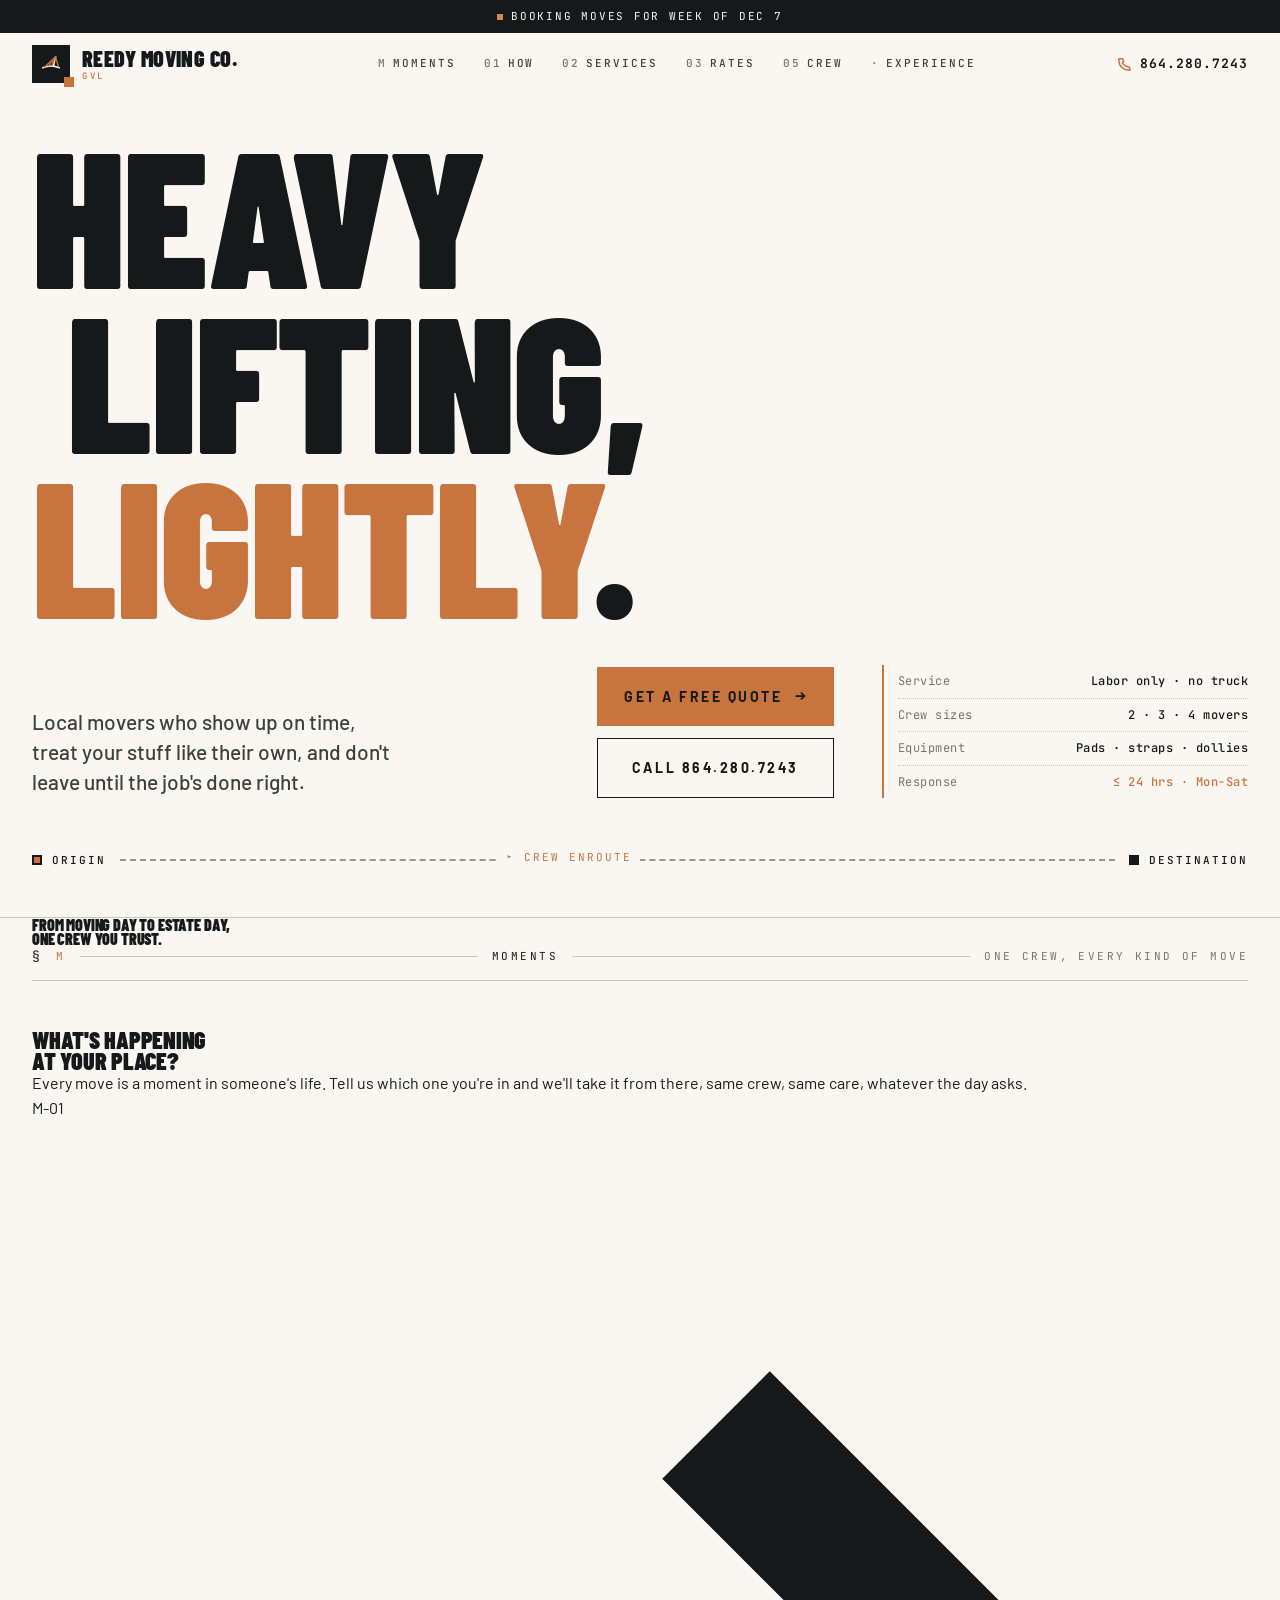
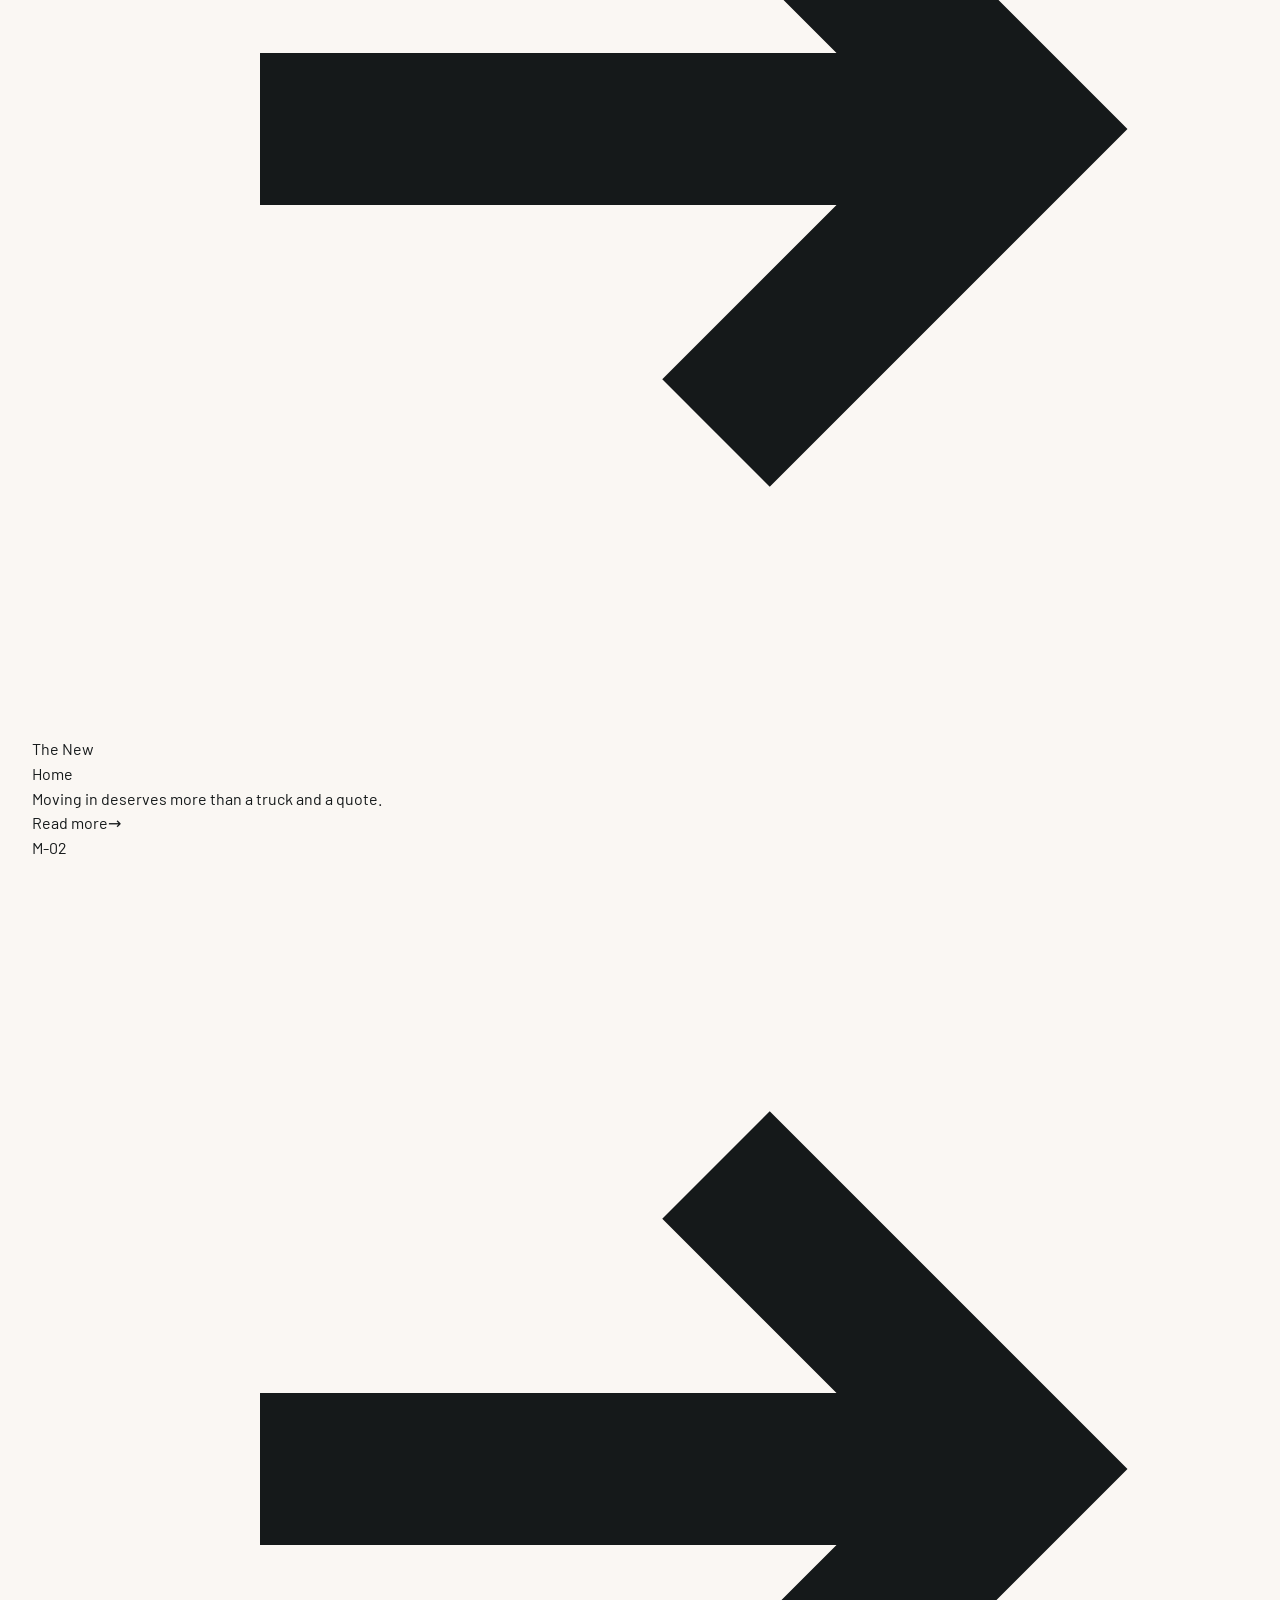
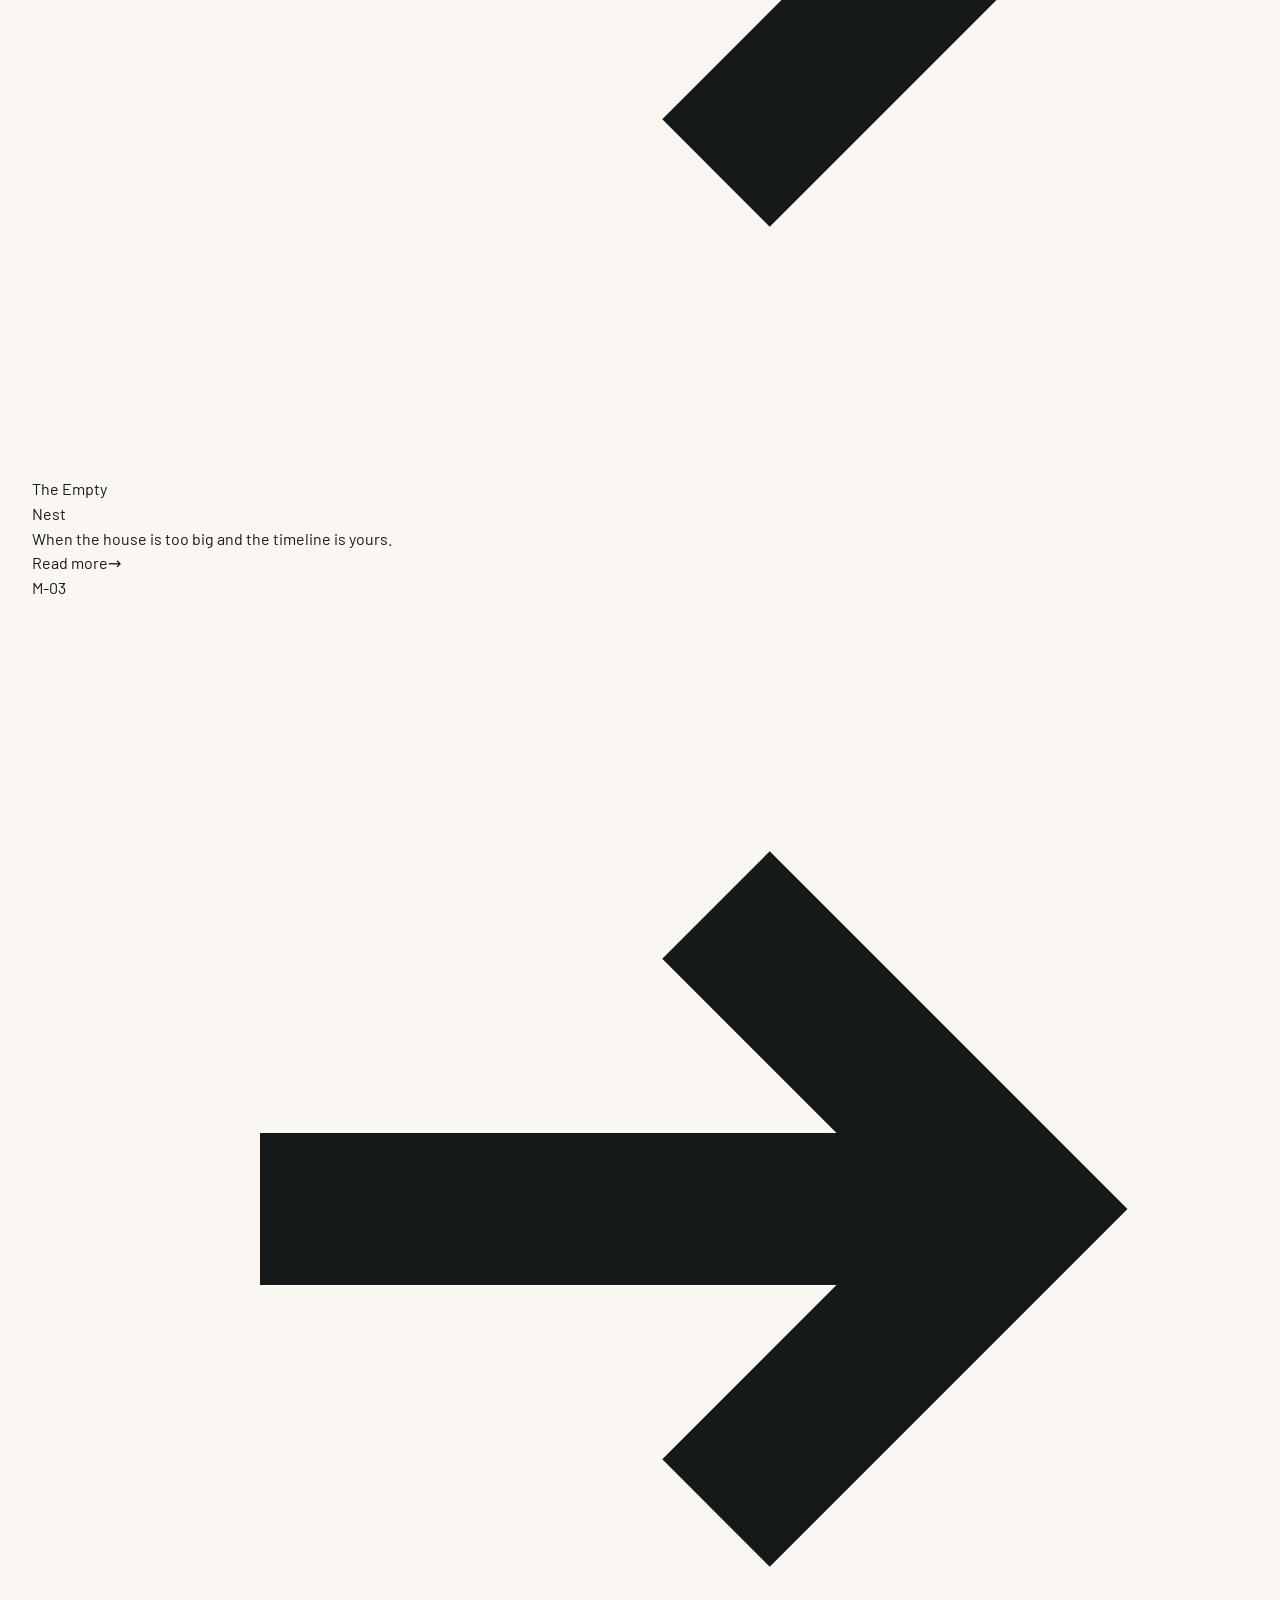
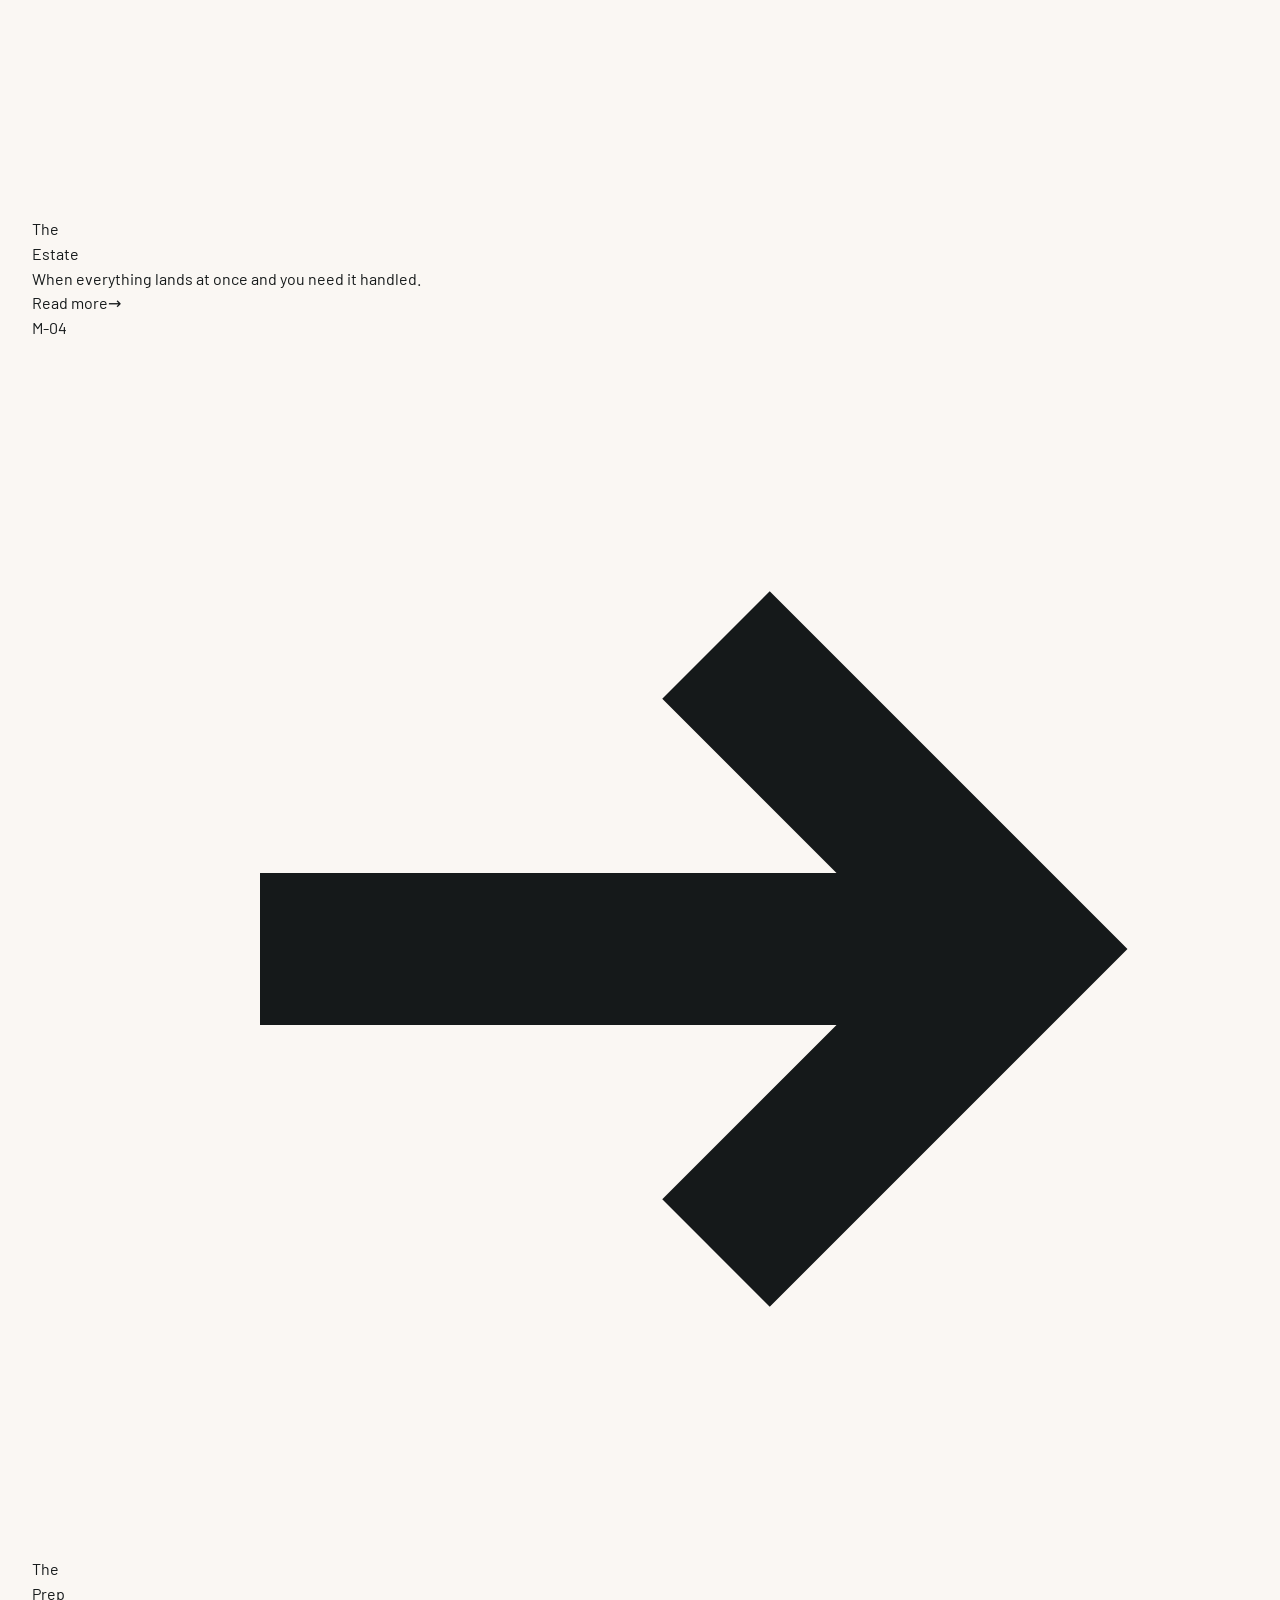
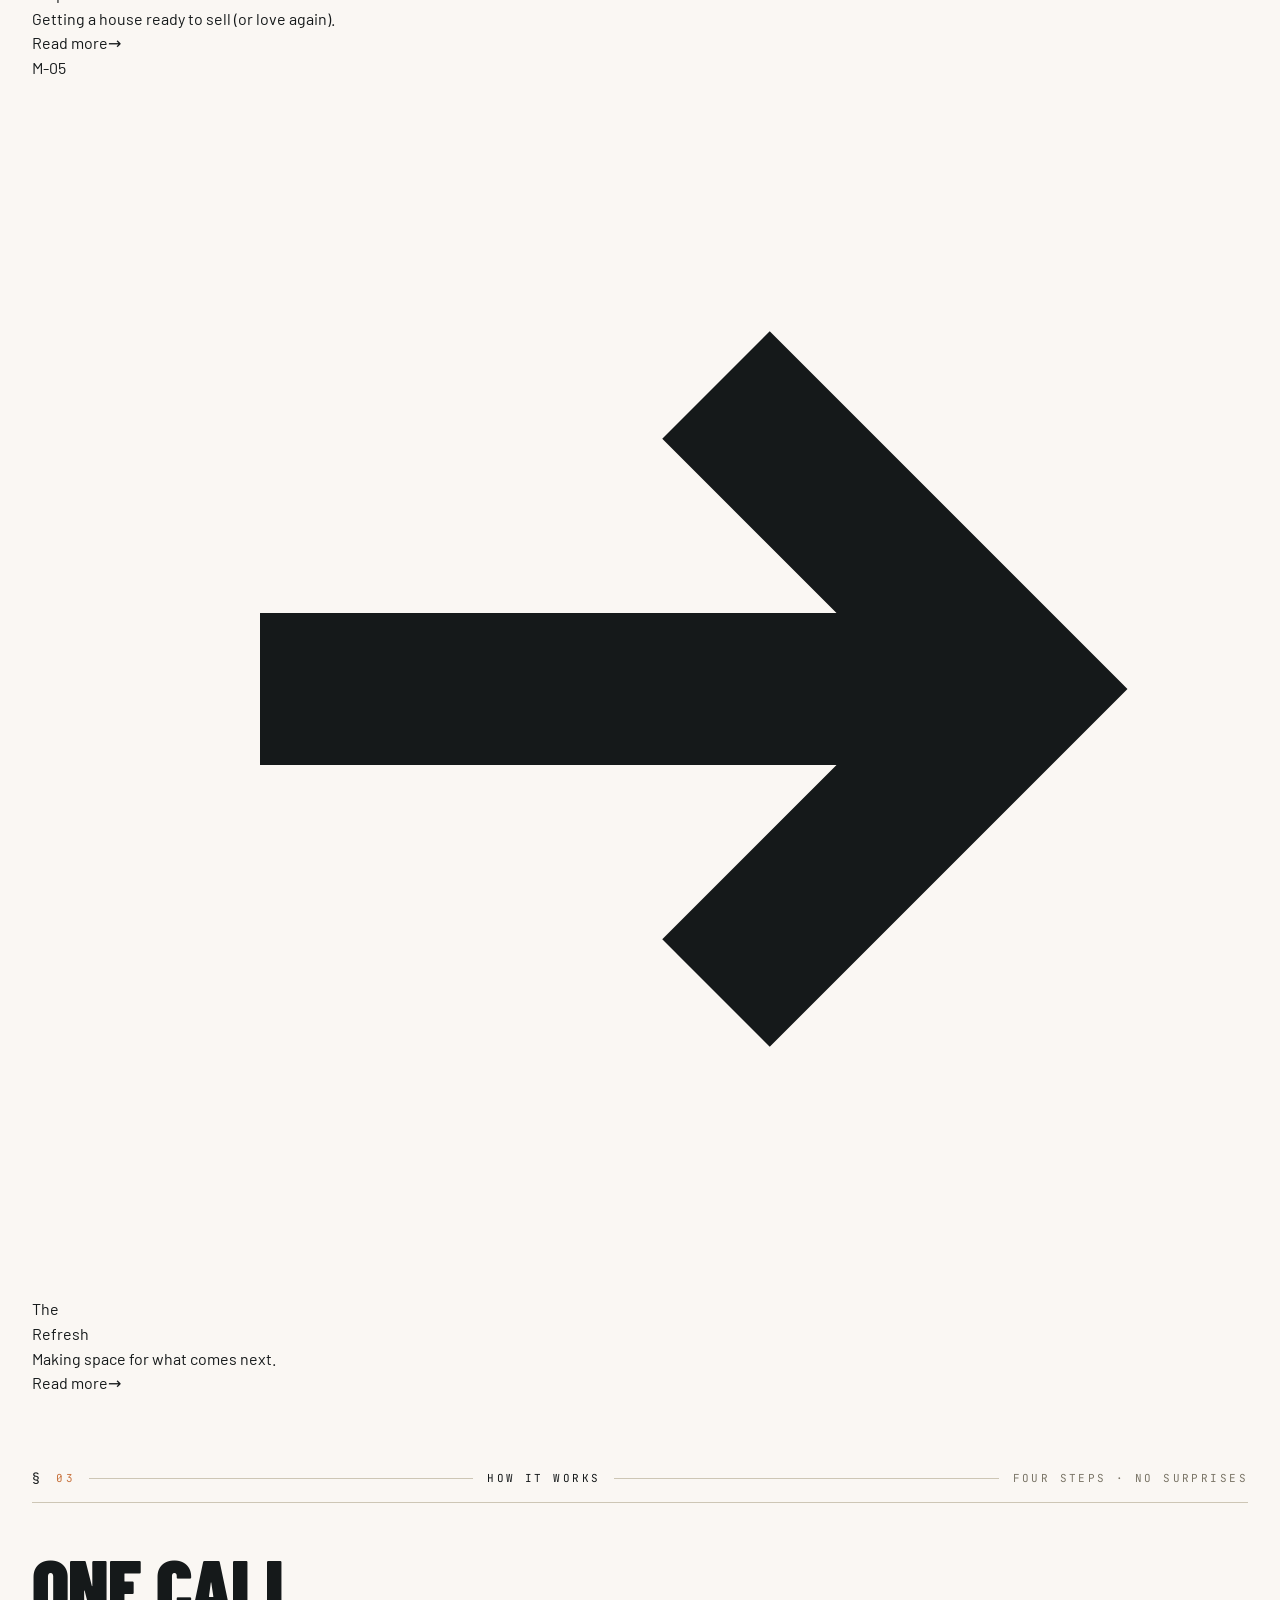
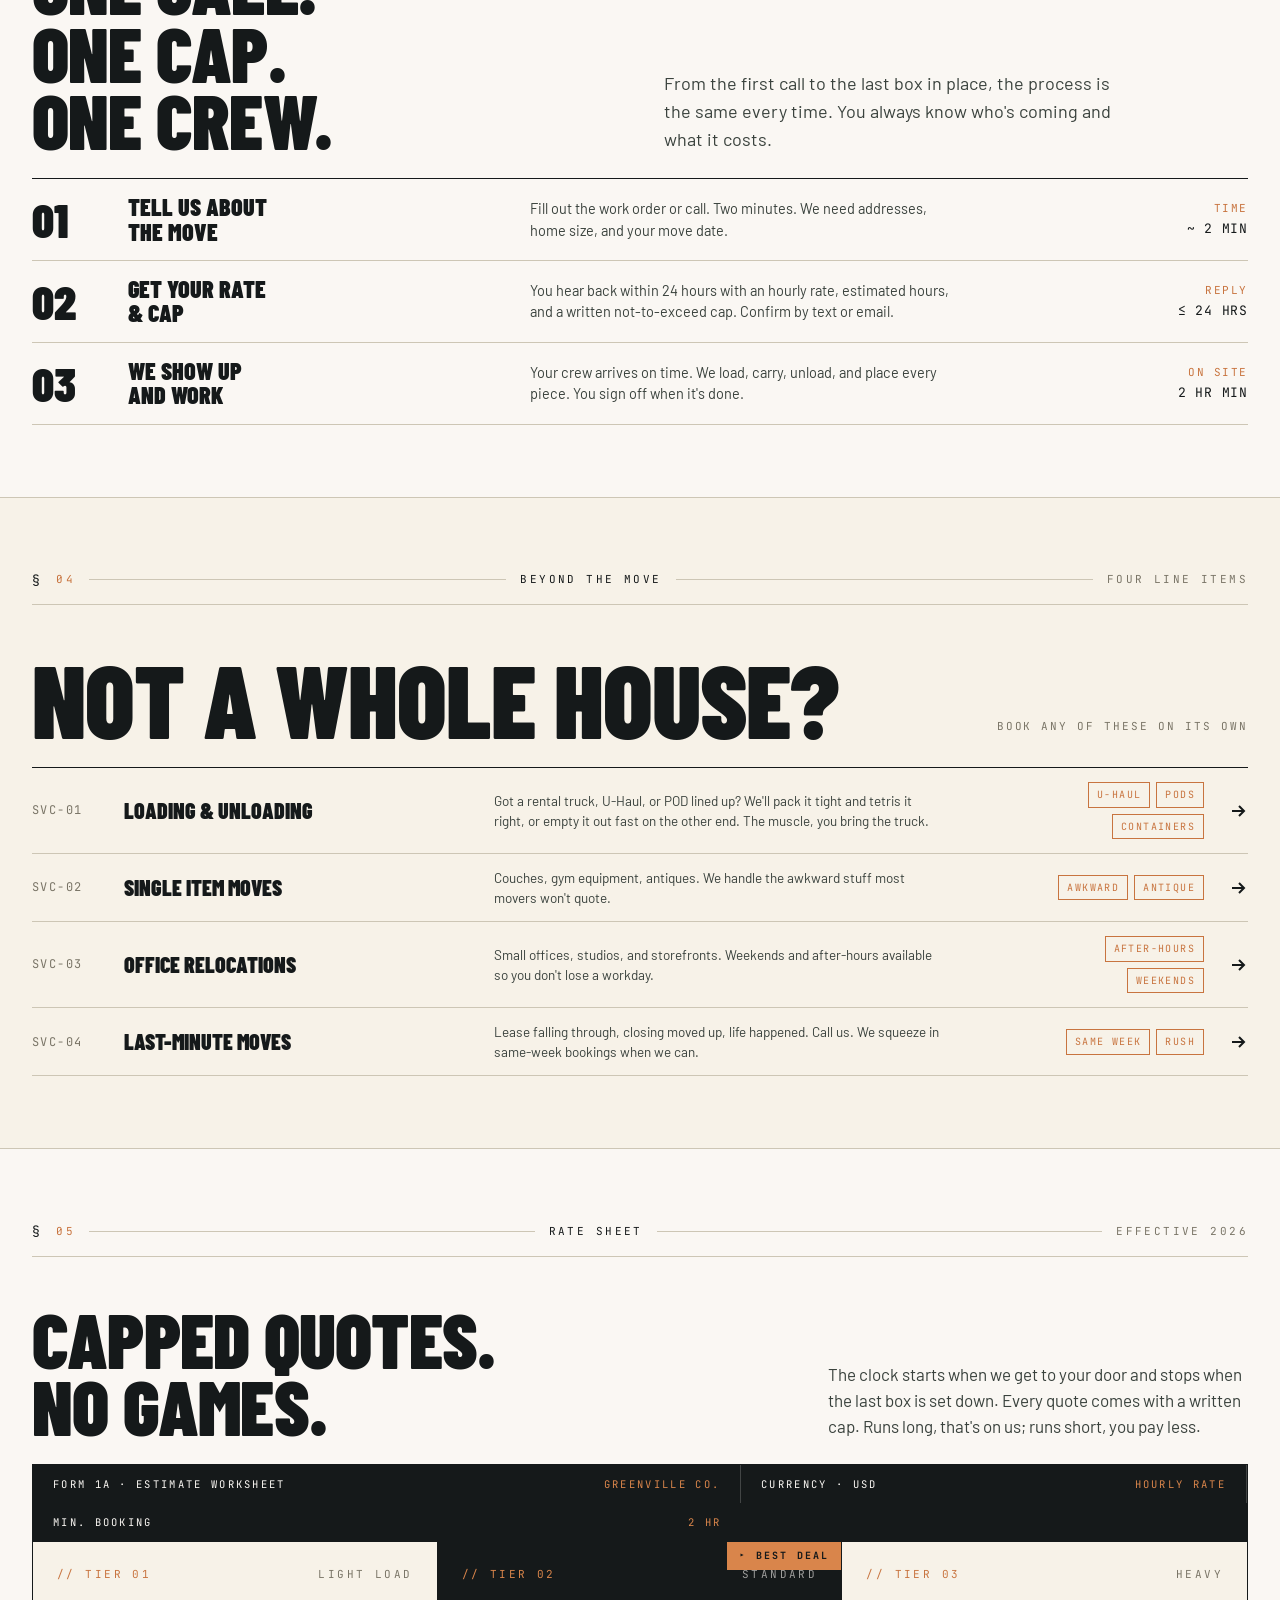
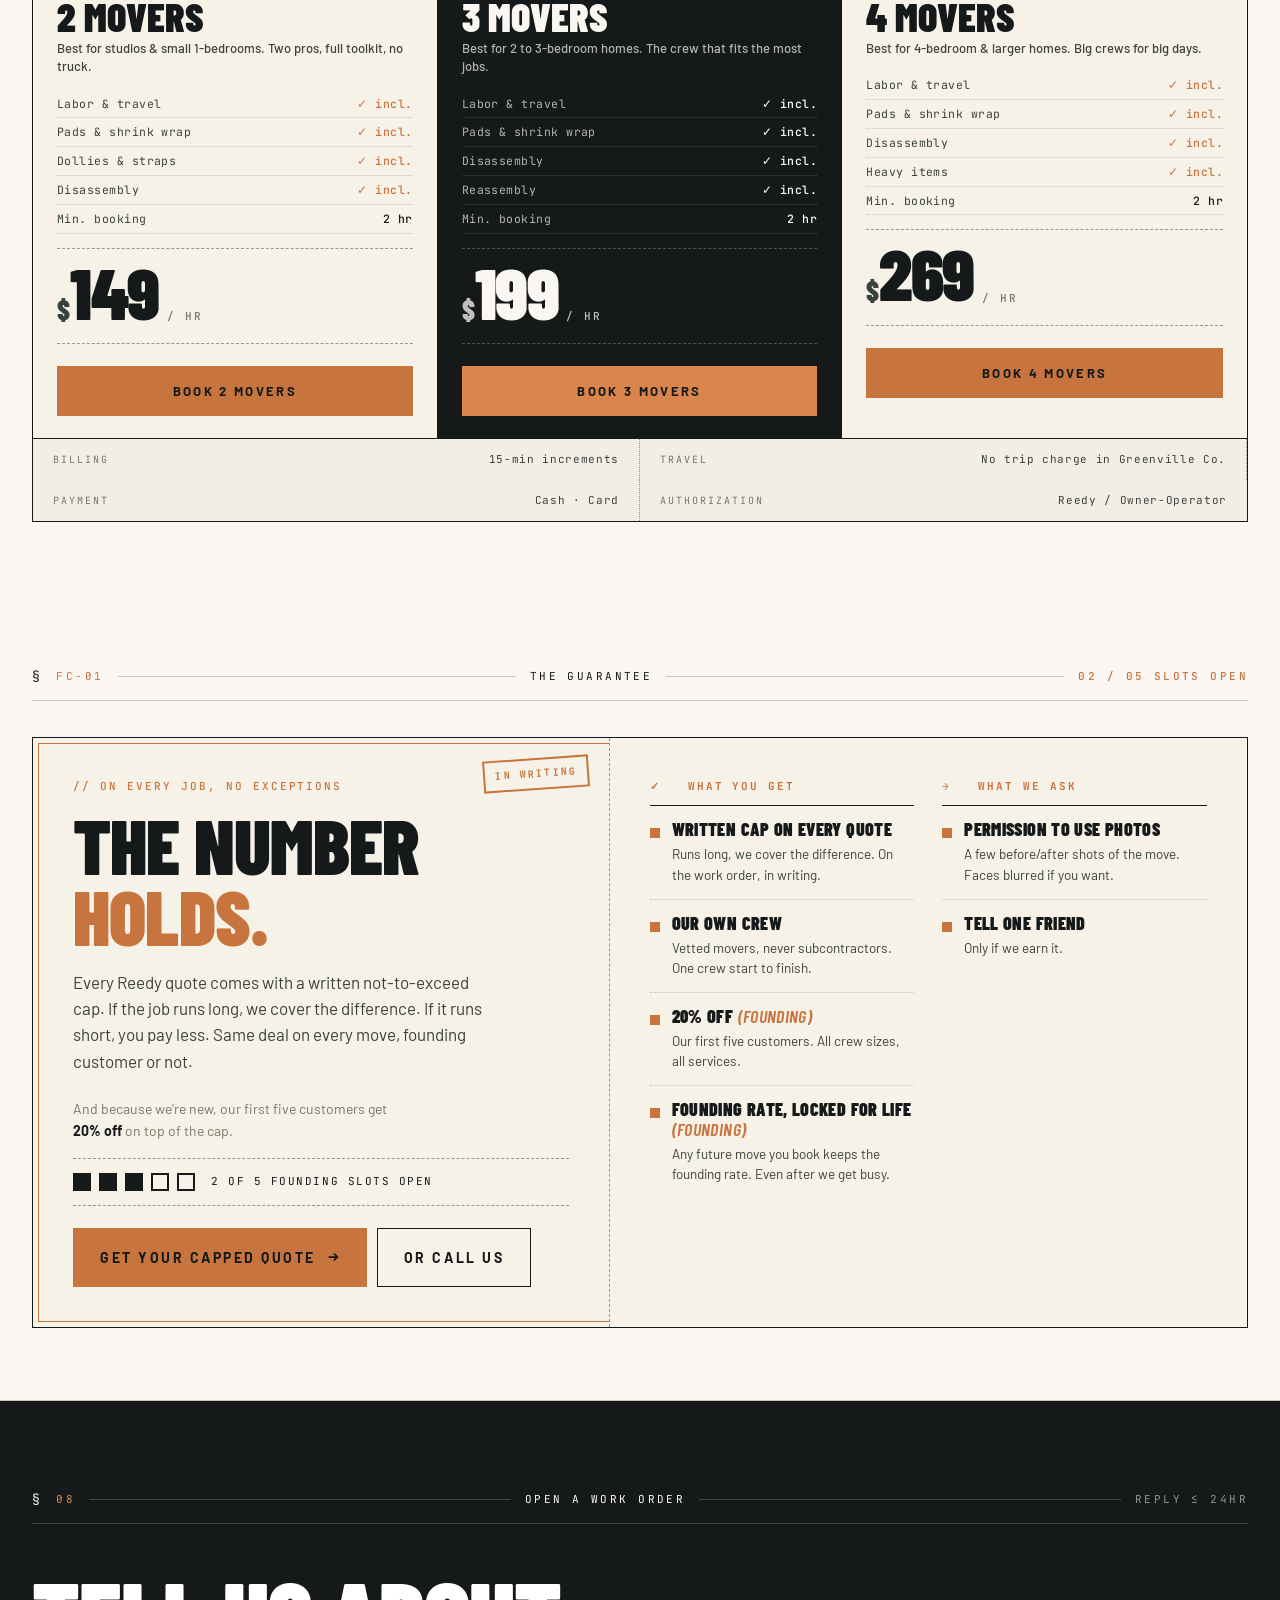
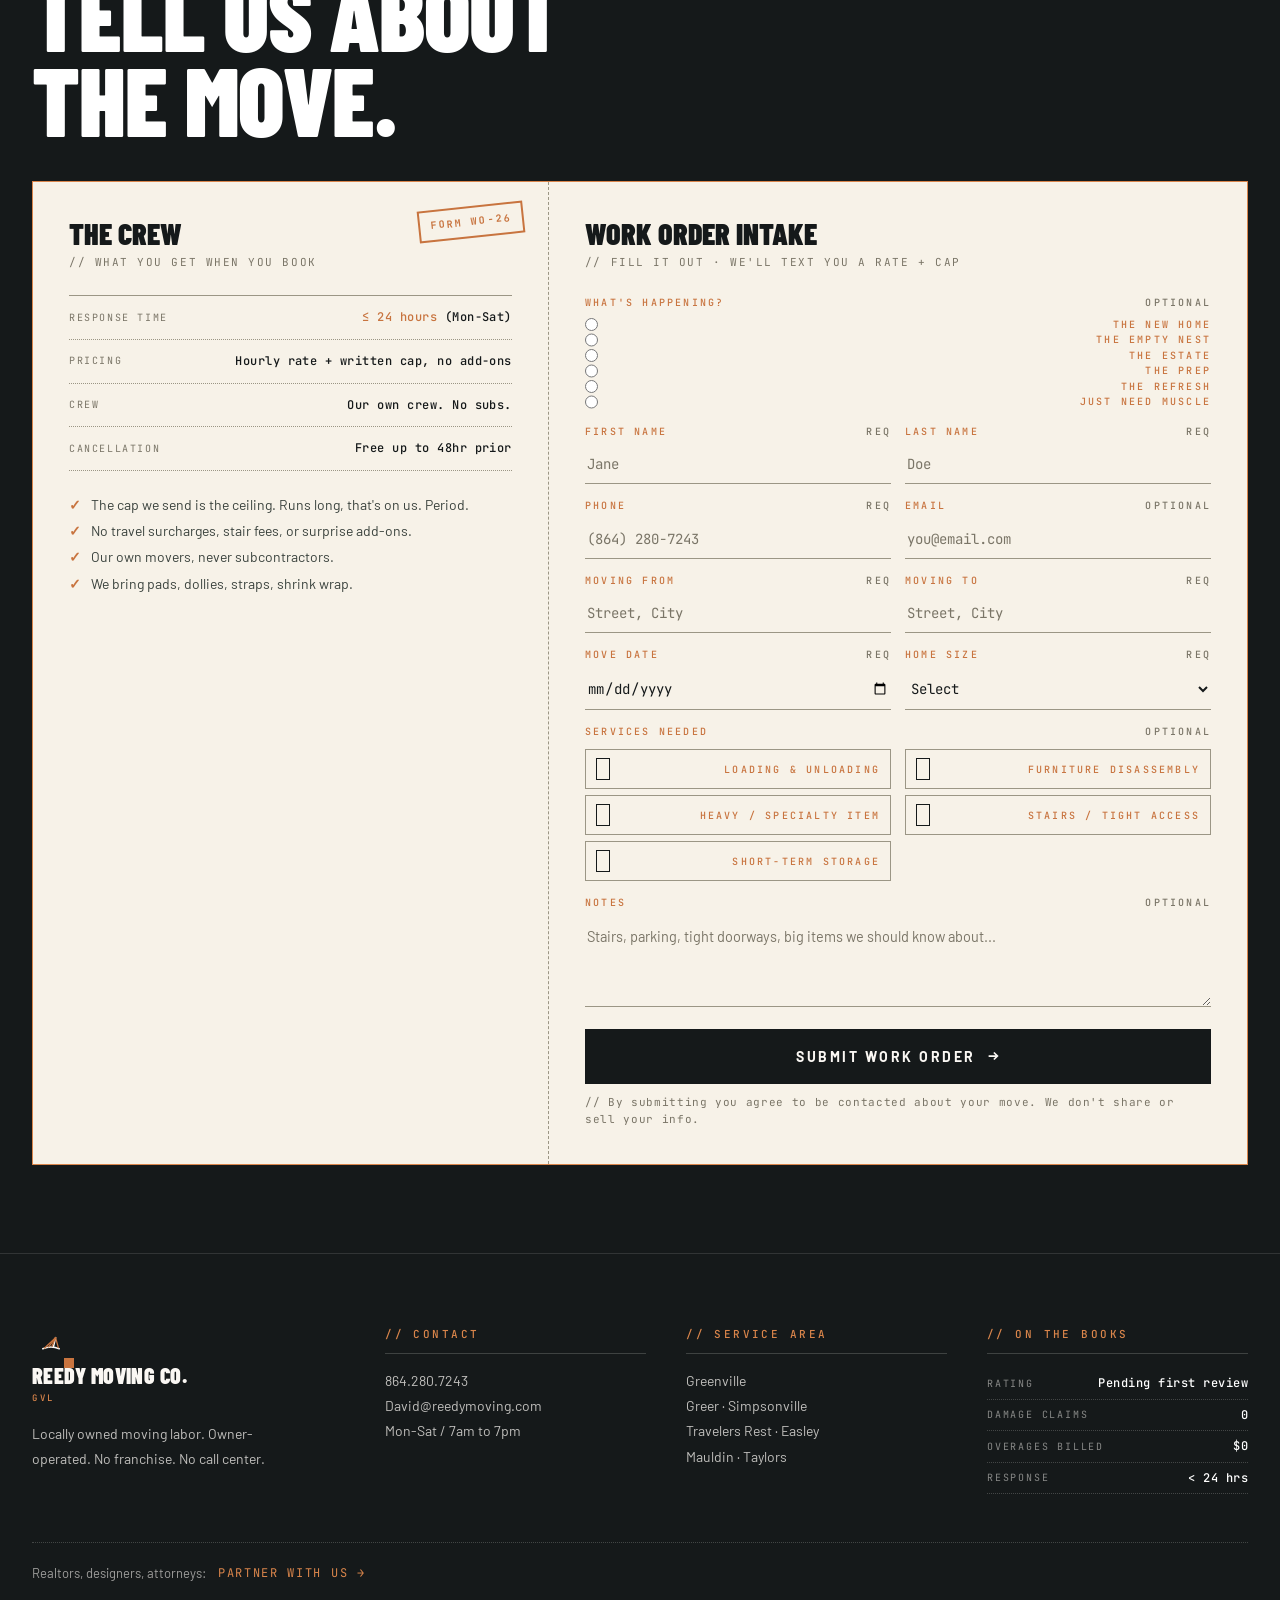
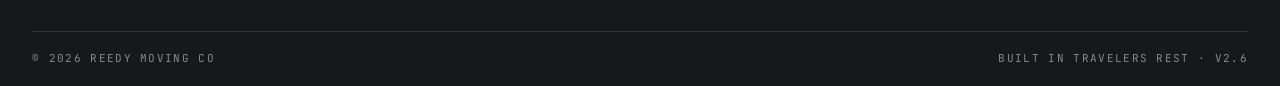
==== index.html @ 11476a6b "Update founding offer to show 2 slots remaining Co-Authored-By: Claude Sonnet 5 <noreply@anthropic.c" ====
<!doctype html>
<html lang="en">
<head>
<meta charset="utf-8" />
<meta name="viewport" content="width=device-width, initial-scale=1" />
<title>Movers in Greenville, SC | Reedy Moving Co.</title>
<meta name="description" content="Local labor-only movers serving Greenville, Greer, Simpsonville &amp; Travelers Rest. Hourly rates with a written not-to-exceed cap, no truck needed: loading, unloading, packing. Free quote within 24 hours.">
<link rel="canonical" href="https://www.reedymoving.com/">
<meta name="robots" content="index, follow, max-image-preview:large, max-snippet:-1, max-video-preview:-1">

<!-- Open Graph (link previews + agent metadata) -->
<meta property="og:type" content="website">
<meta property="og:title" content="Movers in Greenville, SC | Reedy Moving Co.">
<meta property="og:description" content="Local labor-only movers in the Upstate. Hourly rates with a written cap, no surprises. Free quote in 24 hours.">
<meta property="og:url" content="https://www.reedymoving.com">
<meta property="og:image" content="https://www.reedymoving.com/og-image.png">

<!-- Twitter / X card -->
<meta name="twitter:card" content="summary_large_image">
<meta name="twitter:title" content="Movers in Greenville, SC | Reedy Moving Co.">
<meta name="twitter:description" content="Local labor-only movers in the Upstate. Hourly rates with a written cap, no surprises. Free quote in 24 hours.">
<meta name="twitter:image" content="https://www.reedymoving.com/og-image.png">

<script type="application/ld+json">
{
  "@context": "https://schema.org",
  "@type": "MovingCompany",
  "name": "Reedy Moving Co.",
  "url": "https://www.reedymoving.com",
  "image": "https://www.reedymoving.com/og-image.png",
  "telephone": "+1-864-280-7243",
  "email": "David@reedymoving.com",
  "priceRange": "$149–$269/hr",
  "foundingDate": "2026",
  "description": "Owner-operated, labor-only local movers serving the Greenville, SC Upstate. Loading, unloading, packing, and single-item moves at hourly rates with a written not-to-exceed cap.",
  "founder": [
    { "@type": "Person", "name": "Brayden" },
    { "@type": "Person", "name": "David" }
  ],
  "address": {
    "@type": "PostalAddress",
    "addressLocality": "Travelers Rest",
    "addressRegion": "SC",
    "addressCountry": "US"
  },
  "areaServed": [
    { "@type": "City", "name": "Greenville" },
    { "@type": "City", "name": "Greer" },
    { "@type": "City", "name": "Simpsonville" },
    { "@type": "City", "name": "Travelers Rest" },
    { "@type": "City", "name": "Easley" },
    { "@type": "City", "name": "Mauldin" },
    { "@type": "City", "name": "Taylors" }
  ],
  "openingHoursSpecification": {
    "@type": "OpeningHoursSpecification",
    "dayOfWeek": ["Monday","Tuesday","Wednesday","Thursday","Friday","Saturday"],
    "opens": "07:00",
    "closes": "19:00"
  },
  "hasOfferCatalog": {
    "@type": "OfferCatalog",
    "name": "Crew Tiers",
    "itemListElement": [
      {
        "@type": "Offer",
        "name": "2 Movers, Light Load",
        "description": "Best for studios & small 1-bedrooms. Labor only, no truck.",
        "priceCurrency": "USD",
        "price": "149",
        "priceSpecification": {
          "@type": "UnitPriceSpecification",
          "price": "149",
          "priceCurrency": "USD",
          "unitText": "per hour"
        }
      },
      {
        "@type": "Offer",
        "name": "3 Movers, Standard",
        "description": "Best for 2–3 bedroom homes. Most booked.",
        "priceCurrency": "USD",
        "price": "199",
        "priceSpecification": {
          "@type": "UnitPriceSpecification",
          "price": "199",
          "priceCurrency": "USD",
          "unitText": "per hour"
        }
      },
      {
        "@type": "Offer",
        "name": "4 Movers, Heavy",
        "description": "Best for 4-bedroom & larger homes, piano/heavy items.",
        "priceCurrency": "USD",
        "price": "269",
        "priceSpecification": {
          "@type": "UnitPriceSpecification",
          "price": "269",
          "priceCurrency": "USD",
          "unitText": "per hour"
        }
      }
    ]
  }
}
</script>
<link rel="icon" type="image/svg+xml" href="favicon.svg">
<link rel="icon" type="image/png" sizes="32x32" href="favicon-32.png">
<link rel="apple-touch-icon" href="apple-touch-icon.png">
<meta name="theme-color" content="#15191a">
<link rel="preconnect" href="https://fonts.googleapis.com">
<link rel="preconnect" href="https://fonts.gstatic.com" crossorigin>
<link href="https://fonts.googleapis.com/css2?family=Barlow+Condensed:wght@600;700;800;900&family=Barlow:ital,wght@0,400;0,500;0,600;0,700;1,400;1,500&family=JetBrains+Mono:wght@400;500;700&display=swap" rel="stylesheet">
<link rel="stylesheet" href="/moments.css">
<style>
  :root{
    --cream:#faf7f3;
    --cream-2:#f3eee5;
    --warm-gray:#e8e2d4;
    --paper:#f7f2e8;
    --ink:#15191600;
    --ink:#15191a;
    --ink-soft:#3a423d;
    --muted:#7a7567;
    --green:#c8743f;
    --green-hover:#d9854b;
    --green-deep:#9e542a;
    --line:#cdc6b5;
    --line-dark:#9b9685;
    --field:#ece4d5;
    --rust:#c8743f;
    --rust-hover:#d9854b;
    --rust-deep:#9e542a;
  }
  *{box-sizing:border-box;margin:0;padding:0}
  html,body{background:var(--cream);color:var(--ink);font-family:'Barlow',system-ui,sans-serif;font-weight:400;line-height:1.55;-webkit-font-smoothing:antialiased;text-rendering:optimizeLegibility}
  a{color:inherit;text-decoration:none}
  button{font-family:inherit;cursor:pointer;border:0;background:none;color:inherit}
  input,select,textarea{font-family:inherit;font-size:16px;color:inherit}
  svg{display:block}

  /* ---------- Type utilities ---------- */
  .mono{font-family:'JetBrains Mono',ui-monospace,monospace;font-feature-settings:"tnum" 1, "zero" 1}
  .display{font-family:'Barlow Condensed',sans-serif;font-weight:900;text-transform:uppercase;line-height:.88;letter-spacing:-.01em}
  .h-sec{font-family:'Barlow Condensed',sans-serif;font-weight:900;text-transform:uppercase;line-height:.92}
  .stamp{display:inline-flex;align-items:center;gap:8px;font-family:'JetBrains Mono',ui-monospace,monospace;font-weight:500;font-size:11px;letter-spacing:.18em;text-transform:uppercase;color:var(--green)}
  .stamp::before{content:"";width:6px;height:6px;background:var(--green);border-radius:0}

  /* ---------- Page chrome ---------- */
  .wrap{max-width:1320px;margin:0 auto;padding:0 32px;position:relative}

  /* Top tape strip / fixed nav */
  .topbar{position:fixed;top:0;left:0;right:0;z-index:60;background:var(--ink);color:var(--cream);font-family:'JetBrains Mono',monospace;font-size:11px;letter-spacing:.16em;text-transform:uppercase}
  .topbar-inner{max-width:1320px;margin:0 auto;padding:8px 32px;display:flex;justify-content:center;gap:24px;align-items:center}
  #bookingBanner{white-space:nowrap}
  .topbar .pulse{display:inline-flex;align-items:center;gap:8px}
  .pulse::before{content:"";width:6px;height:6px;background:var(--green-hover);animation:blink 1.8s infinite}
  @keyframes blink{0%,60%{opacity:1}80%,100%{opacity:.25}}

  .nav{position:fixed;top:31px;left:0;right:0;z-index:55;background:rgba(250,247,243,.94);backdrop-filter:saturate(140%) blur(8px);border-bottom:1px solid transparent;transition:border-color .2s}
  .nav.scrolled{border-bottom-color:var(--line)}
  .nav-inner{max-width:1320px;margin:0 auto;padding:14px 32px;display:flex;align-items:center;justify-content:space-between;gap:24px}
  .logo{display:flex;align-items:center;gap:12px}
  .logo-mark{width:38px;height:38px;background:var(--ink);display:grid;place-items:center;position:relative}
  .logo-mark svg{width:22px;height:22px}
  .logo-mark::after{content:"";position:absolute;inset:auto -4px -4px auto;width:10px;height:10px;background:var(--green)}
  .logo-word{font-family:'Barlow Condensed',sans-serif;font-weight:900;font-size:22px;text-transform:uppercase;letter-spacing:.02em;line-height:1}
  .logo-word small{display:block;font-family:'JetBrains Mono',monospace;font-weight:500;font-size:9px;letter-spacing:.28em;color:var(--green);margin-top:3px}

  .nav-links{display:flex;gap:28px;align-items:center}
  .nav-links a{font-family:'JetBrains Mono',monospace;font-weight:500;font-size:11px;letter-spacing:.18em;text-transform:uppercase;color:var(--ink-soft)}
  .nav-links a:hover{color:var(--green)}
  .nav-links a span{color:var(--muted);margin-right:6px}
  .nav-phone{display:inline-flex;align-items:center;gap:8px;font-family:'JetBrains Mono',monospace;font-weight:700;font-size:13px;letter-spacing:.08em;color:var(--ink);white-space:nowrap}
  .nav-phone svg{width:15px;height:15px;flex:0 0 auto;color:var(--green)}
  .nav-phone:hover{color:var(--green)}

  .btn{display:inline-flex;align-items:center;justify-content:center;gap:10px;padding:14px 22px;font-family:'Barlow',sans-serif;font-weight:700;font-size:13px;letter-spacing:.18em;text-transform:uppercase;border:1px solid transparent;transition:background .15s, color .15s, border-color .15s, transform .05s;position:relative}
  .btn:active{transform:translateY(1px)}
  .btn-primary{background:var(--green);color:var(--ink)}
  .btn-primary:hover{background:var(--green-hover)}
  .btn-ink{background:var(--ink);color:var(--cream)}
  .btn-ink:hover{background:var(--green);color:var(--ink)}
  .btn-ghost{background:transparent;color:var(--ink);border-color:var(--ink)}
  .btn-ghost:hover{background:var(--ink);color:var(--cream)}
  .btn-lg{padding:18px 26px;font-size:14px}
  .btn-block{width:100%}
  .btn .arrow{width:14px;height:14px}

  /* Section marker - § 01 / HERO */
  .sect-marker{display:flex;align-items:center;gap:14px;font-family:'JetBrains Mono',monospace;font-size:11px;letter-spacing:.22em;text-transform:uppercase;color:var(--green);padding-bottom:14px;border-bottom:1px solid var(--line);margin-bottom:48px}
  .sect-marker .glyph{font-size:13px;color:var(--ink)}
  .sect-marker .name{color:var(--ink)}
  .sect-marker .spacer{flex:1;height:1px;background:var(--line)}
  .sect-marker .right{color:var(--muted)}

  /* ---------- HERO ---------- */
  .hero{padding-top:130px;padding-bottom:48px;position:relative;overflow:hidden;border-bottom:1px solid var(--line)}
  .hero .wrap{position:relative;z-index:2}
  .hero-top{display:grid;grid-template-columns:1fr 1fr 1fr 1fr;gap:24px;font-family:'JetBrains Mono',monospace;font-size:11px;letter-spacing:.18em;text-transform:uppercase;border-bottom:1px solid var(--line);padding-bottom:14px;margin-bottom:36px}
  .hero-top .cell{display:flex;flex-direction:column;gap:4px}
  .hero-top .k{color:var(--muted)}
  .hero-top .v{color:var(--ink);font-weight:500}
  .hero-headline{position:relative}
  .hero-headline h1{font-size:clamp(76px,15vw,260px);line-height:.86}
  .hero-headline h1 .accent{color:var(--green)}
  .hero-headline h1 .row{display:block;white-space:nowrap}
  .hero-headline h1 .row.shift{margin-left:.18em}
  /* Layered "specs" overlay over the headline */
  .hero-bottom{display:grid;grid-template-columns:1.2fr .55fr .85fr;gap:48px;align-items:end;margin-top:40px}
  .hero-bottom .sub{font-size:21px;line-height:1.45;color:var(--ink-soft);max-width:30ch;font-weight:500}
  .hero-bottom .ctas{display:flex;flex-direction:column;gap:12px}
  .hero-bottom .spec{font-family:'JetBrains Mono',monospace;font-size:12px;line-height:1.7;color:var(--ink-soft);letter-spacing:.04em;border-left:2px solid var(--green);padding-left:14px}
  .hero-bottom .spec .line{display:flex;justify-content:space-between;gap:16px;border-bottom:1px dotted var(--line);padding:6px 0}
  .hero-bottom .spec .line:last-child{border-bottom:0}
  .hero-bottom .spec .k{color:var(--muted)}
  .hero-bottom .spec .v{color:var(--ink);font-weight:500}

  /* Route line graphic */
  .route{display:flex;align-items:center;gap:14px;padding:18px 0 0;margin-top:36px;font-family:'JetBrains Mono',monospace;font-size:11px;letter-spacing:.18em;text-transform:uppercase;color:var(--muted)}
  .route .node{display:flex;align-items:center;gap:10px;color:var(--ink);font-weight:500}
  .route .node::before{content:"";width:10px;height:10px;background:var(--green);border:2px solid var(--ink);box-sizing:border-box}
  .route .node.end::before{background:var(--ink)}
  .route .line{flex:1;height:0;border-top:2px dashed var(--line-dark);position:relative}
  .route .truck{position:absolute;top:-12px;left:38%;background:var(--cream);padding:0 8px;color:var(--green)}
  .route .ticks{flex:1;display:flex;justify-content:space-between;color:var(--muted)}
  .route .ticks span{position:relative}

  /* ---------- STATS (slim) ---------- */
  .stats{background:var(--green);color:#fff;border-top:1px solid var(--green-deep);border-bottom:1px solid var(--green-deep)}
  .stats-foot{font-family:'JetBrains Mono',monospace;font-size:11px;letter-spacing:.14em;color:rgba(255,255,255,.78);padding:10px 28px;border-top:1px dotted rgba(255,255,255,.25);display:flex;flex-wrap:wrap;justify-content:space-between;gap:6px 18px;align-items:center;line-height:1.55}
  .stats-foot:empty{display:none}
  .stats-foot .ast{color:#fff;flex:1 1 auto;min-width:0;white-space:normal}
  .stat .num.you{color:#fff}
  .stat .lab.small{font-size:10.5px;letter-spacing:.16em;max-width:18ch}
  .stat .lab.tight{line-height:1.35}
  .stat.you{background:rgba(0,0,0,.15)}
  .stat .num .sm{font-size:32px;letter-spacing:0;font-family:'JetBrains Mono',monospace;font-weight:700}
  .stat .num .arrow{font-family:'JetBrains Mono',monospace;font-size:22px;font-weight:700;color:rgba(255,255,255,.7);margin-left:8px}

  /* ---------- FOUNDING OFFER (Day One mode) ---------- */
  .founding-offer{display:none;padding:72px 0;background:var(--cream);border-bottom:1px solid var(--line);position:relative}
  body[data-trust="dayone"] .founding-offer{display:block}
  .fo-marker{margin-bottom:36px}
  .fo-marker .right{color:var(--green);font-weight:500}
  .fo-card{display:grid;grid-template-columns:.95fr 1.05fr;gap:0;background:var(--paper);border:1px solid var(--ink);position:relative}
  .fo-card::before{content:"";position:absolute;inset:5px;border:1px solid var(--green);pointer-events:none}
  .fo-left{padding:40px;border-right:1px dashed var(--line-dark);position:relative;z-index:1}
  .fo-stamp{position:absolute;top:20px;right:20px;border:2px solid var(--green);color:var(--green);font-family:'JetBrains Mono',monospace;font-weight:700;font-size:10px;letter-spacing:.22em;text-transform:uppercase;padding:6px 10px;transform:rotate(-4deg);background:var(--paper);z-index:2}
  .fo-eye{font-family:'JetBrains Mono',monospace;font-weight:500;font-size:11px;letter-spacing:.18em;text-transform:uppercase;color:var(--green);margin-bottom:14px}
  .fo-h{font-size:clamp(48px,6vw,84px);line-height:.92;margin-bottom:18px}
  .fo-h .accent{color:var(--green)}
  .fo-blurb{font-size:17px;line-height:1.55;color:var(--ink-soft);max-width:42ch;margin-bottom:24px}
  .fo-counter{display:flex;align-items:center;gap:8px;padding:14px 0;border-top:1px dashed var(--line-dark);border-bottom:1px dashed var(--line-dark);margin-bottom:22px;flex-wrap:wrap}
  .fo-dot{width:18px;height:18px;border:2px solid var(--ink);box-sizing:border-box;flex:0 0 auto}
  .fo-dot.open{background:var(--paper)}
  .fo-dot.filled{background:var(--ink)}
  .fo-counter-lab{font-family:'JetBrains Mono',monospace;font-size:11px;letter-spacing:.14em;text-transform:uppercase;color:var(--ink);margin-left:8px}
  .fo-cta{display:flex;flex-wrap:wrap;gap:10px}
  .fo-right{padding:40px;background:var(--paper);position:relative;z-index:1}
  .fo-cols{display:grid;grid-template-columns:1fr 1fr;gap:28px}
  .fo-col-h{font-family:'JetBrains Mono',monospace;font-weight:700;font-size:11px;letter-spacing:.18em;text-transform:uppercase;color:var(--green);padding-bottom:10px;border-bottom:1px solid var(--ink);margin-bottom:14px}
  .fo-list{list-style:none;display:flex;flex-direction:column;gap:14px}
  .fo-list li{display:flex;flex-direction:column;gap:4px;padding-bottom:14px;border-bottom:1px dotted var(--line);position:relative;padding-left:22px}
  .fo-list li:last-child{border-bottom:0;padding-bottom:0}
  .fo-list li::before{content:"";position:absolute;left:0;top:8px;width:10px;height:10px;background:var(--green)}
  .fo-list li b{font-family:'Barlow Condensed',sans-serif;font-weight:900;text-transform:uppercase;font-size:18px;letter-spacing:.02em;line-height:1.1;color:var(--ink)}
  .fo-list li span{font-size:13.5px;line-height:1.5;color:var(--ink-soft)}
  .fo-list li em{font-style:italic;color:var(--green);font-weight:600}
  @media (max-width: 1000px){
    .fo-card{grid-template-columns:1fr}
    .fo-left{border-right:0;border-bottom:1px dashed var(--line-dark)}
    .fo-cols{grid-template-columns:1fr;gap:18px}
  }
  .stats-inner{display:grid;grid-template-columns:repeat(3,1fr)}
  .stat{padding:24px 28px;border-right:1px solid rgba(255,255,255,.18);display:flex;align-items:baseline;gap:14px;position:relative}
  .stat:last-child{border-right:0}
  .stat .idx{font-family:'JetBrains Mono',monospace;font-size:10px;letter-spacing:.22em;color:rgba(255,255,255,.65);text-transform:uppercase;align-self:center;flex:0 0 auto}
  .stat .num{font-family:'Barlow Condensed',sans-serif;font-weight:900;font-size:48px;line-height:.95;text-transform:uppercase;display:flex;align-items:baseline;gap:2px}
  .stat .num sub{font-family:'JetBrains Mono',monospace;font-weight:500;font-size:12px;letter-spacing:.06em;color:rgba(255,255,255,.85);position:static;line-height:1}
  .stat .lab{font-family:'JetBrains Mono',monospace;font-weight:500;text-transform:uppercase;letter-spacing:.18em;font-size:11px;color:rgba(255,255,255,.85);align-self:center;margin-left:auto;text-align:right}

  /* ---------- HOW (Work Order) ---------- */
  .how{padding:72px 0;background:var(--cream)}
  .how-head{display:grid;grid-template-columns:1fr 1fr;gap:48px;align-items:end;margin-bottom:24px}
  .how-head h2{font-size:clamp(48px,6vw,88px)}
  .how-rows{border-top:1px solid var(--ink)}
  .how-row{display:grid;grid-template-columns:72px 1fr 1.6fr 90px;gap:24px;border-bottom:1px solid var(--line);padding:16px 0;align-items:center;transition:background .2s,color .2s,padding-left .2s}
  .how-row:hover{background:var(--ink);color:var(--cream);padding-left:24px}
  .how-row:hover .how-time{color:var(--green-hover)}
  .how-row:hover p{color:rgba(250,247,243,.78)}
  .how-row .step-n{font-family:'Barlow Condensed',sans-serif;font-weight:900;font-size:48px;line-height:.85}
  .how-row h3{font-family:'Barlow Condensed',sans-serif;font-weight:900;font-size:24px;text-transform:uppercase;line-height:1.02}
  .how-row p{font-size:14.5px;line-height:1.5;color:var(--ink-soft);max-width:54ch}
  .how-time{font-family:'JetBrains Mono',monospace;font-size:11px;letter-spacing:.14em;text-transform:uppercase;color:var(--green);align-self:center;text-align:right}
  .how-time .v{display:block;color:var(--ink);font-size:13px;letter-spacing:.04em;margin-top:2px}
  .how-time .v{color:var(--ink);font-size:13px;letter-spacing:.06em}
  .how-row:hover .how-time .v{color:#fff}

  /* ---------- SERVICES (line items) ---------- */
  .services{padding:72px 0;background:var(--paper);border-top:1px solid var(--line);border-bottom:1px solid var(--line);position:relative}
  .svc-head{display:flex;justify-content:space-between;align-items:end;margin-bottom:24px;gap:32px}
  .svc-head h2{font-size:clamp(64px,8vw,128px)}
  .svc-list{border-top:1px solid var(--ink)}
  .svc-item{display:grid;grid-template-columns:72px 1.1fr 1.6fr 180px 24px;gap:20px;align-items:center;padding:14px 0;border-bottom:1px solid var(--line);transition:padding-left .2s,background .2s;cursor:default}
  .svc-item:hover{background:var(--cream);padding-left:18px}
  .svc-item:hover .svc-arrow{transform:translateX(4px);color:var(--green)}
  .svc-code{font-family:'JetBrains Mono',monospace;font-size:12px;letter-spacing:.12em;color:var(--muted)}
  .svc-name{font-family:'Barlow Condensed',sans-serif;font-weight:900;font-size:22px;text-transform:uppercase;line-height:1.05}
  .svc-desc{font-size:13.5px;line-height:1.45;color:var(--ink-soft);max-width:56ch}
  .svc-tags{display:flex;flex-wrap:wrap;gap:6px;justify-content:flex-end}
  .svc-tag{font-family:'JetBrains Mono',monospace;font-size:10px;letter-spacing:.14em;text-transform:uppercase;color:var(--green);border:1px solid var(--green);padding:4px 8px}
  .svc-arrow{justify-self:end;color:var(--ink);transition:transform .2s,color .2s}

  /* ---------- PRICING (Estimate Worksheet) ---------- */
  .pricing{padding:72px 0;background:var(--cream)}
  .price-head{display:flex;justify-content:space-between;align-items:end;margin-bottom:24px;gap:32px}
  .price-head h2{font-size:clamp(48px,6vw,88px)}
  .estimate{background:var(--paper);border:1px solid var(--ink);position:relative}
  .estimate::before{content:"";position:absolute;inset:6px;border:1px solid var(--ink);pointer-events:none;opacity:0}
  .estimate-head{display:grid;grid-template-columns:1.4fr 1fr;gap:0;border-bottom:1px solid var(--ink);background:var(--ink);color:var(--cream)}
  .estimate-head .cell{padding:11px 20px;border-right:1px solid rgba(250,247,243,.2);font-family:'JetBrains Mono',monospace;font-size:10.5px;letter-spacing:.22em;text-transform:uppercase;display:flex;justify-content:space-between;align-items:center}
  .estimate-head .cell:last-child{border-right:0}
  .estimate-head .cell .right{color:var(--green-hover)}

  .tiers{display:grid;grid-template-columns:repeat(3,1fr)}
  .tier{padding:24px 24px 22px;border-right:1px solid var(--ink);position:relative;display:flex;flex-direction:column;gap:14px}
  .tier:last-child{border-right:0}
  .tier .tag{font-family:'JetBrains Mono',monospace;font-size:11px;letter-spacing:.22em;text-transform:uppercase;color:var(--muted);display:flex;justify-content:space-between}
  .tier .tag .id{color:var(--green)}
  .tier h3{font-family:'Barlow Condensed',sans-serif;font-weight:900;font-size:40px;text-transform:uppercase;line-height:.95}
  .tier h3 small{display:block;font-family:'Barlow',sans-serif;font-weight:500;font-size:13px;letter-spacing:0;text-transform:none;color:var(--ink-soft);margin-top:4px;line-height:1.4}
  .tier .rate{display:flex;align-items:baseline;gap:0;border-top:1px dashed var(--line-dark);border-bottom:1px dashed var(--line-dark);padding:12px 0}
  .tier .rate .currency{font-family:'Barlow Condensed',sans-serif;font-weight:900;font-size:28px;color:var(--ink-soft)}
  .tier .rate .amount{font-family:'Barlow Condensed',sans-serif;font-weight:900;font-size:72px;line-height:.85;letter-spacing:-.02em}
  .tier .rate .per{font-family:'JetBrains Mono',monospace;font-weight:500;letter-spacing:.18em;text-transform:uppercase;font-size:11px;color:var(--muted);margin-left:8px;align-self:flex-end;padding-bottom:6px}
  .tier ul{list-style:none;display:flex;flex-direction:column;gap:0}
  .tier ul li{font-family:'JetBrains Mono',monospace;font-size:11.5px;color:var(--ink-soft);display:flex;justify-content:space-between;gap:10px;padding:5px 0;border-bottom:1px dotted var(--line);letter-spacing:.04em}
  .tier ul li .v{color:var(--ink);font-weight:500}
  .tier ul li.incl .v{color:var(--green)}
  .tier ul li.incl .v::before{content:"✓ "}
  .tier ul li.excl .v{color:var(--muted)}
  .tier ul li.excl .v::before{content:"- "}
  .tier .btn{margin-top:8px}

  .tier.feature{background:var(--ink);color:var(--cream)}
  .tier.feature .tag{color:rgba(250,247,243,.6)}
  .tier.feature .tag .id{color:var(--green-hover)}
  .tier.feature h3 small,
  .tier.feature ul li{color:rgba(250,247,243,.7)}
  .tier.feature ul li{border-bottom-color:rgba(250,247,243,.18)}
  .tier.feature .rate{border-color:rgba(250,247,243,.25)}
  .tier.feature .rate .currency,
  .tier.feature .rate .per{color:rgba(250,247,243,.75)}
  .tier.feature ul li .v{color:#fff}
  .tier.feature .btn-primary{background:var(--green-hover);color:var(--ink)}
  .tier.feature .btn-primary:hover{background:#fff}
  .tier.feature .ribbon{position:absolute;top:0;right:0;background:var(--green-hover);color:var(--ink);font-family:'JetBrains Mono',monospace;font-weight:700;font-size:10px;letter-spacing:.22em;text-transform:uppercase;padding:6px 12px}

  .estimate-foot{display:grid;grid-template-columns:1fr 1fr;border-top:1px solid var(--ink);background:var(--cream-2)}
  .estimate-foot .cell{padding:12px 20px;border-right:1px dotted var(--line-dark);font-family:'JetBrains Mono',monospace;font-size:11px;letter-spacing:.06em;color:var(--ink-soft);display:flex;justify-content:space-between;align-items:center;gap:14px}
  .estimate-foot .cell:last-child{border-right:0}
  .estimate-foot .cell .k{color:var(--muted);letter-spacing:.2em;text-transform:uppercase;font-size:10px;flex:0 0 auto}

  /* ---------- REVIEWS (Receipts - horizontal rail) ---------- */
  .reviews{padding:88px 0;background:var(--paper);border-top:1px solid var(--line);border-bottom:1px solid var(--line);overflow:hidden}
  .rv-head{display:flex;justify-content:space-between;align-items:end;margin-bottom:36px;gap:32px}
  .rv-head h2{font-size:clamp(56px,7vw,108px)}
  .review-rail{display:flex;gap:20px;overflow-x:auto;scroll-snap-type:x mandatory;padding-bottom:14px;margin:0 -32px;padding-left:32px;padding-right:32px;scrollbar-width:thin;scrollbar-color:var(--line-dark) transparent}
  .review-rail::-webkit-scrollbar{height:4px}
  .review-rail::-webkit-scrollbar-thumb{background:var(--line-dark)}
  .review-rail .receipt{flex:0 0 min(420px, 80vw);scroll-snap-align:start}
  .receipt{background:var(--cream);border:1px solid var(--line-dark);padding:0;display:flex;flex-direction:column;position:relative}
  .receipt::after{content:"";position:absolute;left:0;right:0;bottom:-1px;height:8px;background:
    linear-gradient(135deg,transparent 25%,var(--cream) 25%,var(--cream) 50%,transparent 50%,transparent 75%,var(--cream) 75%) 0 0/16px 16px,
    var(--line-dark);
    /* serrated edge */}
  .receipt-top{padding:18px 22px;border-bottom:1px dashed var(--line-dark);display:flex;justify-content:space-between;font-family:'JetBrains Mono',monospace;font-size:11px;letter-spacing:.16em;text-transform:uppercase;color:var(--muted)}
  .receipt-top .id{color:var(--green)}
  .receipt-body{padding:22px;display:flex;flex-direction:column;gap:18px;flex:1}
  .receipt-body .stars{display:flex;gap:3px;color:var(--green)}
  .receipt-body .stars svg{width:16px;height:16px;fill:currentColor}
  .receipt-body p{font-size:15.5px;line-height:1.6;color:var(--ink-soft)}
  .receipt-body .who{margin-top:auto;display:flex;justify-content:space-between;align-items:flex-end;border-top:1px dashed var(--line-dark);padding-top:14px;gap:12px}
  .receipt-body .who .name{font-family:'Barlow Condensed',sans-serif;font-weight:900;font-size:20px;text-transform:uppercase}
  .receipt-body .who .meta{font-family:'JetBrains Mono',monospace;font-size:10px;letter-spacing:.14em;text-transform:uppercase;color:var(--muted);text-align:right;line-height:1.6}

  /* ---------- ABOUT ---------- */
  .about{padding:80px 0;background:var(--cream);border-top:1px solid var(--line);position:relative}
  .about-inner{max-width:1040px;margin:0 auto;display:grid;grid-template-columns:330px 1fr;gap:48px;align-items:center;text-align:left;position:relative}
  .about-inner .stamp{justify-content:flex-start;align-self:start;margin-bottom:4px}
  .about-letter{display:flex;flex-direction:column;gap:18px;min-width:0}
  .about p{font-family:'Barlow',serif;font-style:italic;font-size:21px;line-height:1.55;color:var(--ink)}
  .about .signoff{display:flex;align-items:center;justify-content:center;gap:14px;margin-top:14px;font-family:'JetBrains Mono',monospace;font-size:11px;letter-spacing:.22em;text-transform:uppercase;color:var(--green)}
  .about .signoff::before,.about .signoff::after{content:"";width:48px;height:1px;background:var(--line-dark)}
  .about-letter .signoff{justify-content:flex-start}
  /* First-move photo card */
  .firstmove{align-self:center;justify-self:center;width:100%;max-width:340px;background:var(--paper);border:1px solid var(--ink);text-align:left;margin:0;position:relative}
  .firstmove::after{content:"";position:absolute;right:-5px;bottom:-5px;width:12px;height:12px;background:var(--green)}
  .firstmove .fm-cap{display:flex;justify-content:space-between;gap:10px;font-family:'JetBrains Mono',monospace;font-size:10px;letter-spacing:.16em;text-transform:uppercase;color:var(--muted);padding:9px 12px;border-bottom:1px dashed var(--line-dark)}
  .firstmove .fm-cap b{color:var(--green);font-weight:500}
  .firstmove img{display:block;width:100%;height:auto}
  .firstmove figcaption{font-family:'Barlow',sans-serif;font-style:italic;font-size:14px;line-height:1.45;color:var(--ink-soft);padding:11px 14px;border-top:1px solid var(--ink)}

  /* ---------- QUOTE (Work Order) ---------- */
  .quote{padding:88px 0;background:var(--ink);color:var(--cream);position:relative}
  .quote .sect-marker{color:var(--green-hover);border-bottom-color:rgba(250,247,243,.2);margin-bottom:48px}
  .quote .sect-marker .glyph,.quote .sect-marker .name{color:var(--cream)}
  .quote .sect-marker .spacer{background:rgba(250,247,243,.2)}
  .quote .sect-marker .right{color:rgba(250,247,243,.55)}
  .quote h2{font-size:clamp(56px,7.5vw,116px);color:#fff;margin-top:8px}

  .work-order{margin-top:40px;background:var(--paper);color:var(--ink);border:1px solid var(--green-hover);position:relative;display:grid;grid-template-columns:.85fr 1.15fr}
  .work-order::before{content:"";position:absolute;inset:4px;border:1px solid var(--green);pointer-events:none}
  .wo-left{padding:36px;border-right:1px dashed var(--line-dark);position:relative;z-index:1;background:var(--paper)}
  .wo-stamp{position:absolute;top:24px;right:24px;border:2px solid var(--green);color:var(--green);font-family:'JetBrains Mono',monospace;font-weight:700;font-size:10px;letter-spacing:.22em;text-transform:uppercase;padding:6px 10px;transform:rotate(-6deg);background:var(--paper);z-index:2}
  .wo-left .wo-h{font-family:'Barlow Condensed',sans-serif;font-weight:900;font-size:30px;text-transform:uppercase;line-height:1;margin-bottom:6px}
  .wo-left .wo-sub{font-family:'JetBrains Mono',monospace;font-size:11px;color:var(--muted);letter-spacing:.14em;text-transform:uppercase;margin-bottom:24px}
  .wo-meta{display:flex;flex-direction:column;border-top:1px solid var(--line-dark)}
  .wo-meta .row{display:flex;justify-content:space-between;gap:14px;padding:12px 0;border-bottom:1px dotted var(--line-dark);font-family:'JetBrains Mono',monospace;font-size:12px;letter-spacing:.04em}
  .wo-meta .row .k{color:var(--muted);text-transform:uppercase;letter-spacing:.16em;font-size:10px;align-self:center}
  .wo-meta .row .v{color:var(--ink);font-weight:500;text-align:right}
  .wo-meta .row .v .good{color:var(--green)}
  .wo-bullets{margin-top:24px;display:flex;flex-direction:column;gap:6px}
  .wo-bullets .b{display:flex;gap:10px;align-items:flex-start;font-size:14px;color:var(--ink-soft);line-height:1.45}
  .wo-bullets .b::before{content:"✓";color:var(--green);font-family:'JetBrains Mono',monospace;font-weight:700;flex:0 0 auto}

  .wo-right{padding:36px;background:var(--paper);position:relative;z-index:1}
  .wo-right h3{font-family:'Barlow Condensed',sans-serif;font-weight:900;font-size:30px;text-transform:uppercase;line-height:1;margin-bottom:6px}
  .wo-right .wo-sub{font-family:'JetBrains Mono',monospace;font-size:11px;color:var(--muted);letter-spacing:.14em;text-transform:uppercase;margin-bottom:24px}
  .form-row{display:grid;grid-template-columns:1fr 1fr;gap:14px}
  .field{display:flex;flex-direction:column;gap:6px;margin-bottom:14px}
  .field label{font-family:'JetBrains Mono',monospace;font-weight:500;font-size:10px;letter-spacing:.22em;text-transform:uppercase;color:var(--green);display:flex;justify-content:space-between}
  .field label .req{color:var(--muted)}
  .field input, .field select, .field textarea{background:transparent;border:0;border-bottom:1px solid var(--line-dark);padding:10px 2px;outline:none;transition:border-color .15s, background .15s;font-family:'JetBrains Mono',monospace;font-size:14px}
  .field input::placeholder,.field textarea::placeholder{color:var(--muted)}
  .field input:focus, .field select:focus, .field textarea:focus{border-color:var(--green);background:var(--cream)}
  .field textarea{min-height:90px;resize:vertical;font-family:'Barlow',sans-serif;font-size:14.5px}
  .checks{display:grid;grid-template-columns:1fr 1fr;gap:6px 14px;margin-top:4px}
  .check{display:flex;align-items:center;gap:10px;padding:8px 10px;border:1px solid var(--line-dark);cursor:pointer;font-family:'JetBrains Mono',monospace;font-size:12px;letter-spacing:.04em;transition:border-color .15s, background .15s}
  .check input{appearance:none;-webkit-appearance:none;width:14px;height:14px;border:1px solid var(--ink);background:transparent;display:grid;place-items:center;flex:0 0 auto;cursor:pointer}
  .check input:checked{background:var(--green);border-color:var(--green)}
  .check input:checked::after{content:"";width:7px;height:3.5px;border-left:2px solid #fff;border-bottom:2px solid #fff;transform:rotate(-45deg) translate(1px,-1px)}
  .check:has(input:checked){border-color:var(--green);background:rgba(200,116,63,.06)}
  .form-foot{font-family:'JetBrains Mono',monospace;font-size:11px;color:var(--muted);margin-top:10px;letter-spacing:.06em}

  .success{display:none;text-align:center;padding:32px 16px}
  .success.show{display:flex;flex-direction:column;align-items:center;gap:18px}
  .success .check-ico{width:80px;height:80px;background:var(--green);display:grid;place-items:center;color:#fff;position:relative}
  .success .check-ico::after{content:"";position:absolute;inset:-8px;border:1px solid var(--green);pointer-events:none}
  .success .check-ico svg{width:36px;height:36px}
  .success h3{font-family:'Barlow Condensed',sans-serif;font-weight:900;text-transform:uppercase;font-size:42px;line-height:1}
  .success p{font-size:16px;color:var(--ink-soft);max-width:42ch;line-height:1.6}
  .success .reply-time{font-family:'JetBrains Mono',monospace;font-weight:500;font-size:11px;letter-spacing:.22em;text-transform:uppercase;color:var(--green);border-top:1px solid var(--line-dark);border-bottom:1px solid var(--line-dark);padding:14px 24px;margin-top:8px}

  /* ---------- FOOTER ---------- */
  footer{background:var(--ink);color:rgba(250,247,243,.7);border-top:1px solid rgba(250,247,243,.12)}
  .foot{display:grid;grid-template-columns:1.2fr 1fr 1fr 1fr;gap:40px;padding:72px 0 48px;align-items:start}
  .foot .col h5{font-family:'JetBrains Mono',monospace;font-weight:500;font-size:11px;letter-spacing:.22em;text-transform:uppercase;color:var(--green-hover);margin-bottom:14px;padding-bottom:10px;border-bottom:1px solid rgba(250,247,243,.18)}
  .foot .col p, .foot .col a{font-size:14px;line-height:1.8;color:rgba(250,247,243,.75);display:block}
  .foot .col a:hover{color:#fff}
  .foot .logo-word{color:var(--cream)}
  .foot-mono{font-family:'JetBrains Mono',monospace;font-size:12px;letter-spacing:.04em}
  .foot-mono div{display:flex;justify-content:space-between;border-bottom:1px dotted rgba(250,247,243,.2);padding:6px 0}
  .foot-mono div .k{color:rgba(250,247,243,.5);text-transform:uppercase;letter-spacing:.18em;font-size:10px;align-self:center}
  .foot-mono div .v{color:#fff;font-weight:500}

  .foot-bar{border-top:1px solid rgba(250,247,243,.12);padding:18px 0;display:flex;justify-content:space-between;font-family:'JetBrains Mono',monospace;font-size:11px;color:rgba(250,247,243,.5);letter-spacing:.12em;text-transform:uppercase}
  .foot-bar .pulse::before{background:var(--green-hover)}

  /* ---------- MOBILE STICKY ACTION BAR ---------- */
  .mobile-cta{position:fixed;left:0;right:0;bottom:0;z-index:70;display:none;background:var(--ink);border-top:1px solid var(--green);padding:9px 14px;gap:10px;box-shadow:0 -8px 24px rgba(21,25,26,.28)}
  .mobile-cta a{flex:1;display:inline-flex;align-items:center;justify-content:center;gap:8px;min-height:50px;font-family:'Barlow',sans-serif;font-weight:700;font-size:13px;letter-spacing:.16em;text-transform:uppercase;border:1px solid transparent}
  .mobile-cta .m-call{background:transparent;color:var(--cream);border-color:rgba(250,247,243,.4)}
  .mobile-cta .m-call:active{background:rgba(250,247,243,.1)}
  .mobile-cta .m-quote{background:var(--green);color:#fff}
  .mobile-cta .m-quote:active{background:var(--green-deep)}
  .mobile-cta svg{width:15px;height:15px;flex:0 0 auto}

  /* ---------- Responsive ---------- */
  @media (max-width: 1100px){
    .hero-top{grid-template-columns:1fr 1fr;gap:14px 24px}
    .hero-bottom{grid-template-columns:1fr;gap:32px}
    .how-row{grid-template-columns:80px 1fr;gap:18px}
    .how-row .step-n{font-size:72px}
    .how-row h3{font-size:30px}
    .how-row p, .how-time{grid-column:2}
    .svc-item{grid-template-columns:60px 1fr 18px;gap:16px}
    .svc-desc, .svc-tags{grid-column:1 / -1;padding-left:76px}
    .svc-tags{justify-content:flex-start}
    .stats-inner{grid-template-columns:1fr 1fr}
    .stat{border-right:0;border-bottom:1px solid rgba(255,255,255,.18)}
    .stat:nth-child(1){border-right:1px solid rgba(255,255,255,.18)}
    .stat:last-child{grid-column:1 / -1;border-bottom:0}
    .tiers{grid-template-columns:1fr}
    .tier{border-right:0;border-bottom:1px solid var(--ink)}
    .tier:last-child{border-bottom:0}
    .estimate-head,.estimate-foot{grid-template-columns:1fr 1fr}
    .estimate-foot .cell{border-right:1px dotted var(--line-dark);border-bottom:1px dotted var(--line-dark)}
    .review-grid{grid-template-columns:1fr}
    .work-order{grid-template-columns:1fr}
    .wo-left{border-right:0;border-bottom:1px dashed var(--line-dark)}
    .foot{grid-template-columns:1fr 1fr;gap:32px}
  }
  @media (max-width: 760px){
    .wrap{padding:0 20px}
    .nav-links{display:none}
    .nav-inner{padding:12px 20px}
    .topbar-inner span:nth-child(2){display:none}
    .topbar-inner{padding:7px 20px;gap:14px}
    .topbar{font-size:10px;letter-spacing:.1em}

    /* Tighter vertical rhythm */
    .hero{padding-top:150px;padding-bottom:36px}
    .how,.services,.pricing{padding:52px 0}
    .reviews{padding:52px 0}
    .about{padding:56px 0}
    .about-inner{grid-template-columns:1fr;gap:26px;text-align:center;max-width:560px}
    .about-letter{align-items:center;text-align:center}
    .about-inner .stamp{justify-content:center;align-self:center}
    .about .signoff{justify-content:center}
    .quote{padding:56px 0}
    section[class].founding-offer,.founding-offer{padding:52px 0}

    /* Hero scales with viewport, rows may wrap */
    .hero-headline h1{font-size:clamp(58px,16.5vw,104px);line-height:.9}
    .hero-headline h1 .row{white-space:normal}
    .hero-headline h1 .row.shift{margin-left:0}
    .hero-bottom{margin-top:28px;gap:26px}
    .hero-bottom .sub{font-size:18px;max-width:38ch}
    .route{flex-wrap:wrap;margin-top:24px}

    /* Stack all section heads so the big headline gets full width */
    .how-head,.svc-head,.price-head,.rv-head{display:flex;flex-direction:column;align-items:flex-start;gap:12px}
    .how-head{margin-bottom:18px}
    .svc-head h2{font-size:clamp(52px,13vw,80px)}
    .rv-head h2{font-size:clamp(48px,12vw,72px)}
    .price-head h2,.how-head h2{font-size:clamp(44px,11vw,68px)}
    .rv-head #rvSub,.svc-head .mono{align-self:flex-start!important;padding-bottom:0!important}

    /* Stats: single column, comfy rows */
    .stats-inner{grid-template-columns:1fr}
    .stat{border-right:0!important;padding:18px 20px}
    .stat .num{font-size:40px}

    /* Hero spec / mono blocks */
    .hero-top{grid-template-columns:1fr 1fr;gap:14px 20px;padding-bottom:18px}

    /* Forms full width + larger inputs */
    .form-row, .checks{grid-template-columns:1fr}
    .wo-left,.wo-right{padding:24px}
    .field input,.field select,.field textarea{font-size:16px;padding:12px 2px}

    /* Estimate worksheet */
    .estimate-head,.estimate-foot{grid-template-columns:1fr}
    .tier{padding:22px 22px}

    /* Founding offer padding */
    .fo-left,.fo-right{padding:26px}

    /* Footer */
    .foot{grid-template-columns:1fr;gap:26px;padding:48px 0 36px}
    .foot-bar{flex-direction:column;gap:8px;text-align:left}

    /* Review rail: match mobile gutter so it doesn't bleed */
    .review-rail{margin:0 -20px;padding-left:20px;padding-right:20px}
    .review-rail .receipt{flex:0 0 84vw}

    /* Leave room for the sticky action bar */
    body{padding-bottom:72px}
    .mobile-cta{display:flex}
  }

  @media (max-width: 420px){
    .hero-headline h1{font-size:clamp(50px,15vw,72px)}
    .hero-bottom .sub{font-size:16.5px}
    .hero-top{grid-template-columns:1fr;gap:12px}
    .how-row{grid-template-columns:56px 1fr;gap:14px}
    .how-row .step-n{font-size:56px}
    .how-row h3{font-size:24px}
    .svc-item{grid-template-columns:48px 1fr 16px;gap:12px}
    .svc-desc,.svc-tags{padding-left:60px}
    .tier .rate .amount{font-size:60px}
    .success h3{font-size:34px}
  }
  .foot-partner{grid-column:1 / -1;margin-top:8px;padding-top:20px;border-top:1px dotted rgba(250,247,243,.2);display:flex;align-items:center;gap:12px;flex-wrap:wrap}
  .foot-partner a{font-family:'JetBrains Mono',monospace;font-size:12px;letter-spacing:.14em;text-transform:uppercase;color:var(--rust-hover)}
  .foot-partner a:hover{color:#fff}
  .foot-partner .lead{font-size:13px;color:rgba(250,247,243,.6)}
</style>
</head>
<body>

<!-- ========== TOP TAPE ========== -->
<div class="topbar" data-screen-label="Topbar">
  <div class="topbar-inner">
    <span class="pulse" id="bookingBanner">Booking moves this week</span>
  </div>
</div>

<!-- ========== NAV ========== -->
<nav class="nav" id="nav" data-screen-label="Nav">
  <div class="nav-inner">
    <a href="#top" class="logo" aria-label="Reedy Moving Co home">
      <span class="logo-mark" aria-hidden="true">
        <svg viewBox="0 0 24 24" fill="none" stroke="#faf7f3" stroke-width="1.8" stroke-linecap="round" stroke-linejoin="round">
          <path d="M3 16 Q12 12.4 21 16" stroke-width="1.7"/>
          <path d="M14.6 14.3 L17 4" stroke-width="1.7"/>
          <path d="M17 4 L5 15.3" stroke="#c8743f" stroke-width="1.4"/>
          <path d="M17 4 L9.4 14.1" stroke="#c8743f" stroke-width="1.4"/>
          <path d="M17 4 L13 13.4" stroke="#c8743f" stroke-width="1.4"/>
          <path d="M17 4 L20 14.9" stroke="#c8743f" stroke-width="1.4"/>
        </svg>
      </span>
      <span class="logo-word">Reedy Moving Co.<small>GVL</small></span>
    </a>
    <div class="nav-links" aria-label="Primary">
      <a href="#moments"><span>M</span>Moments</a>
      <a href="#how"><span>01</span>How</a>
      <a href="#services"><span>02</span>Services</a>
      <a href="#pricing"><span>03</span>Rates</a>
      <!-- TEMP HIDDEN: Reviews - re-enable by removing style="display:none" here and on <section id="reviews"> -->
      <a href="#reviews" style="display:none"><span>04</span>Reviews</a>
      <a href="/about"><span>05</span>Crew</a>
      <a href="/experience"><span>&middot;</span>Experience</a>
    </div>
    <a href="tel:8642807243" class="nav-phone" aria-label="Call Reedy Moving Co">
      <svg viewBox="0 0 16 16" fill="none" stroke="currentColor" stroke-width="1.6" stroke-linecap="round" stroke-linejoin="round" aria-hidden="true"><path d="M3 3h3l1.2 3-1.6 1.2a8 8 0 0 0 3.2 3.2L13 12l1 3v0h-2A10 10 0 0 1 2 5V3z"/></svg>
      864.280.7243
    </a>
  </div>
</nav>

<a id="top"></a>

<!-- ========== HERO ========== -->
<header class="hero" data-screen-label="01 Hero">
  <div class="wrap">
    <div class="hero-headline">
      <h1 class="display" id="heroHeadline">
        <span class="row">Heavy</span>
        <span class="row shift">Lifting,</span>
        <span class="row"><span class="accent">Lightly</span>.</span>
      </h1>
    </div>

    <div class="hero-bottom">
      <p class="sub">Local movers who show up on time, treat your stuff like their own, and don't leave until the job's done right.</p>
      <div class="ctas">
        <a href="#quote" class="btn btn-primary btn-lg" data-src="hero">Get a Free Quote
          <svg class="arrow" viewBox="0 0 16 16" fill="none" stroke="currentColor" stroke-width="2"><path d="M3 8 H13 M9 4 L13 8 L9 12"/></svg>
        </a>
        <a href="tel:8642807243" class="btn btn-ghost btn-lg">Call 864.280.7243</a>
      </div>
      <div class="spec">
        <div class="line"><span class="k">Service</span><span class="v">Labor only · no truck</span></div>
        <div class="line"><span class="k">Crew sizes</span><span class="v">2 · 3 · 4 movers</span></div>
        <div class="line"><span class="k">Equipment</span><span class="v">Pads · straps · dollies</span></div>
        <div class="line"><span class="k">Response</span><span class="v" style="color:var(--green)">≤ 24 hrs · Mon-Sat</span></div>
      </div>
    </div>

    <div class="route" aria-hidden="true">
      <span class="node">Origin</span>
      <span class="line"><span class="truck">▸ Crew enroute</span></span>
      <span class="node end">Destination</span>
    </div>
  </div>
</header>

<!-- ========== BRIDGE LINE ========== -->
<section class="bridge" data-screen-label="02c Bridge Line">
  <div class="wrap">
    <span class="bar" aria-hidden="true"></span>
    <p class="display">From moving day to estate day,<br>one crew you <span class="accent">trust</span>.</p>
  </div>
</section>

<!-- ========== MOMENT CARD GRID (signature) ========== -->
<section class="moments" id="moments" data-screen-label="02d Moments">
  <div class="wrap">
    <div class="sect-marker">
      <span class="glyph">§</span><span class="mono">M</span><span class="spacer"></span><span class="name">Moments</span><span class="spacer"></span><span class="right">One crew, every kind of move</span>
    </div>
    <div class="moments-head">
      <h2 class="display">What's Happening<br>At Your Place?</h2>
      <p>Every move is a moment in someone's life. Tell us which one you're in and we'll take it from there, same crew, same care, whatever the day asks.</p>
    </div>
    <div class="moment-grid">
      <a class="moment-card is-live" href="/moments/new-home" data-moment="new-home"><div class="mc-top"><span>M-01</span><svg class="mc-arrow" viewBox="0 0 16 16" fill="none" stroke="currentColor" stroke-width="2"><path d="M3 8 H13 M9 4 L13 8 L9 12"/></svg></div><div class="mc-name">The New<br>Home</div><p class="mc-line">Moving in deserves more than a truck and a quote.</p><div class="mc-foot"><span>Read more</span><span>&rarr;</span></div></a>
      <a class="moment-card is-live" href="/moments/empty-nest" data-moment="empty-nest"><div class="mc-top"><span>M-02</span><svg class="mc-arrow" viewBox="0 0 16 16" fill="none" stroke="currentColor" stroke-width="2"><path d="M3 8 H13 M9 4 L13 8 L9 12"/></svg></div><div class="mc-name">The Empty<br>Nest</div><p class="mc-line">When the house is too big and the timeline is yours.</p><div class="mc-foot"><span>Read more</span><span>&rarr;</span></div></a>
      <a class="moment-card is-live" href="/moments/estate" data-moment="estate"><div class="mc-top"><span>M-03</span><svg class="mc-arrow" viewBox="0 0 16 16" fill="none" stroke="currentColor" stroke-width="2"><path d="M3 8 H13 M9 4 L13 8 L9 12"/></svg></div><div class="mc-name">The<br>Estate</div><p class="mc-line">When everything lands at once and you need it handled.</p><div class="mc-foot"><span>Read more</span><span>&rarr;</span></div></a>
      <a class="moment-card is-live" href="/moments/prep" data-moment="prep"><div class="mc-top"><span>M-04</span><svg class="mc-arrow" viewBox="0 0 16 16" fill="none" stroke="currentColor" stroke-width="2"><path d="M3 8 H13 M9 4 L13 8 L9 12"/></svg></div><div class="mc-name">The<br>Prep</div><p class="mc-line">Getting a house ready to sell (or love again).</p><div class="mc-foot"><span>Read more</span><span>&rarr;</span></div></a>
      <a class="moment-card is-live" href="/moments/refresh" data-moment="refresh"><div class="mc-top"><span>M-05</span><svg class="mc-arrow" viewBox="0 0 16 16" fill="none" stroke="currentColor" stroke-width="2"><path d="M3 8 H13 M9 4 L13 8 L9 12"/></svg></div><div class="mc-name">The<br>Refresh</div><p class="mc-line">Making space for what comes next.</p><div class="mc-foot"><span>Read more</span><span>&rarr;</span></div></a>
    </div>
  </div>
</section>



<!-- ========== HOW IT WORKS ========== -->
<section class="how" id="how" data-screen-label="03 How It Works">
  <div class="wrap">
    <div class="sect-marker">
      <span class="glyph">§</span>
      <span class="mono">03</span>
      <span class="spacer"></span>
      <span class="name">How It Works</span>
      <span class="spacer"></span>
      <span class="right">Four Steps · No Surprises</span>
    </div>
    <div class="how-head">
      <h2 class="display">One Call.<br>One Cap.<br>One Crew.</h2>
      <p class="sub" style="font-size:18px;line-height:1.55;color:var(--ink-soft);max-width:46ch">From the first call to the last box in place, the process is the same every time. You always know who's coming and what it costs.</p>
    </div>
    <div class="how-rows">
      <article class="how-row">
        <div class="step-n">01</div>
        <h3>Tell Us About<br>The Move</h3>
        <p>Fill out the work order or call. Two minutes. We need addresses, home size, and your move date.</p>
        <div class="how-time"><span>Time</span><span class="v">~ 2 min</span></div>
      </article>
      <article class="how-row">
        <div class="step-n">02</div>
        <h3>Get Your Rate<br>&amp; Cap</h3>
        <p>You hear back within 24 hours with an hourly rate, estimated hours, and a written not-to-exceed cap. Confirm by text or email.</p>
        <div class="how-time"><span>Reply</span><span class="v">≤ 24 hrs</span></div>
      </article>
      <article class="how-row">
        <div class="step-n">03</div>
        <h3>We Show Up<br>And Work</h3>
        <p>Your crew arrives on time. We load, carry, unload, and place every piece. You sign off when it's done.</p>
        <div class="how-time"><span>On site</span><span class="v">2 hr min</span></div>
      </article>
    </div>
  </div>
</section>

<!-- ========== SERVICES ========== -->
<section class="services" id="services" data-screen-label="04 Services">
  <div class="wrap">
    <div class="sect-marker">
      <span class="glyph">§</span>
      <span class="mono">04</span>
      <span class="spacer"></span>
      <span class="name">Beyond The Move</span>
      <span class="spacer"></span>
      <span class="right">Four line items</span>
    </div>
    <div class="svc-head">
      <h2 class="display">Not A Whole House?</h2>
      <p class="mono" style="font-size:11px;letter-spacing:.18em;text-transform:uppercase;color:var(--muted);align-self:end;padding-bottom:8px">Book any of these on its own</p>
    </div>
    <div class="svc-list">
      <article class="svc-item">
        <div class="svc-code">SVC-01</div>
        <div class="svc-name">Loading &amp; Unloading</div>
        <p class="svc-desc">Got a rental truck, U-Haul, or POD lined up? We'll pack it tight and tetris it right, or empty it out fast on the other end. The muscle, you bring the truck.</p>
        <div class="svc-tags"><span class="svc-tag">U-Haul</span><span class="svc-tag">PODS</span><span class="svc-tag">Containers</span></div>
        <div class="svc-arrow"><svg width="20" height="20" viewBox="0 0 20 20" fill="none" stroke="currentColor" stroke-width="2"><path d="M4 10 H16 M11 5 L16 10 L11 15"/></svg></div>
      </article>
      <article class="svc-item">
        <div class="svc-code">SVC-02</div>
        <div class="svc-name">Single Item Moves</div>
        <p class="svc-desc">Couches, gym equipment, antiques. We handle the awkward stuff most movers won't quote.</p>
        <div class="svc-tags"><span class="svc-tag">Awkward</span><span class="svc-tag">Antique</span></div>
        <div class="svc-arrow"><svg width="20" height="20" viewBox="0 0 20 20" fill="none" stroke="currentColor" stroke-width="2"><path d="M4 10 H16 M11 5 L16 10 L11 15"/></svg></div>
      </article>
      <article class="svc-item">
        <div class="svc-code">SVC-03</div>
        <div class="svc-name">Office Relocations</div>
        <p class="svc-desc">Small offices, studios, and storefronts. Weekends and after-hours available so you don't lose a workday.</p>
        <div class="svc-tags"><span class="svc-tag">After-hours</span><span class="svc-tag">Weekends</span></div>
        <div class="svc-arrow"><svg width="20" height="20" viewBox="0 0 20 20" fill="none" stroke="currentColor" stroke-width="2"><path d="M4 10 H16 M11 5 L16 10 L11 15"/></svg></div>
      </article>
      <article class="svc-item">
        <div class="svc-code">SVC-04</div>
        <div class="svc-name">Last-Minute Moves</div>
        <p class="svc-desc">Lease falling through, closing moved up, life happened. Call us. We squeeze in same-week bookings when we can.</p>
        <div class="svc-tags"><span class="svc-tag">Same week</span><span class="svc-tag">Rush</span></div>
        <div class="svc-arrow"><svg width="20" height="20" viewBox="0 0 20 20" fill="none" stroke="currentColor" stroke-width="2"><path d="M4 10 H16 M11 5 L16 10 L11 15"/></svg></div>
      </article>
    </div>
  </div>
</section>

<!-- ========== PRICING ========== -->
<section class="pricing" id="pricing" data-screen-label="05 Pricing">
  <div class="wrap">
    <div class="sect-marker">
      <span class="glyph">§</span>
      <span class="mono">05</span>
      <span class="spacer"></span>
      <span class="name">Rate Sheet</span>
      <span class="spacer"></span>
      <span class="right">Effective 2026</span>
    </div>
    <div class="price-head">
      <h2 class="display">Capped Quotes.<br>No Games.</h2>
      <p class="sub" style="font-size:17px;color:var(--ink-soft);max-width:42ch;align-self:end">The clock starts when we get to your door and stops when the last box is set down. Every quote comes with a written cap. Runs long, that's on us; runs short, you pay less.</p>
    </div>

    <div class="estimate">
      <div class="estimate-head">
        <div class="cell"><span>Form 1A · Estimate Worksheet</span><span class="right">Greenville Co.</span></div>
        <div class="cell"><span>Currency · USD</span><span class="right">Hourly Rate</span></div>
        <div class="cell"><span>Min. Booking</span><span class="right">2 hr</span></div>
      </div>
      <div class="tiers">
        <article class="tier">
          <div class="tag"><span class="id">// TIER 01</span><span>Light Load</span></div>
          <h3>2 Movers<small>Best for studios &amp; small 1-bedrooms. Two pros, full toolkit, no truck.</small></h3>
          <ul>
            <li class="incl"><span class="k">Labor &amp; travel</span><span class="v">incl.</span></li>
            <li class="incl"><span class="k">Pads &amp; shrink wrap</span><span class="v">incl.</span></li>
            <li class="incl"><span class="k">Dollies &amp; straps</span><span class="v">incl.</span></li>
            <li class="incl"><span class="k">Disassembly</span><span class="v">incl.</span></li>
            <li><span class="k">Min. booking</span><span class="v">2 hr</span></li>
          </ul>
          <div class="rate"><span class="currency">$</span><span class="amount">149</span><span class="per">/ hr</span></div>
          <a href="#quote" class="btn btn-primary btn-block" data-src="pricing">Book 2 Movers</a>
        </article>
        <article class="tier feature">
          <div class="ribbon">▸ Best Deal</div>
          <div class="tag"><span class="id">// TIER 02</span><span>Standard</span></div>
          <h3>3 Movers<small>Best for 2 to 3-bedroom homes. The crew that fits the most jobs.</small></h3>
          <ul>
            <li class="incl"><span class="k">Labor &amp; travel</span><span class="v">incl.</span></li>
            <li class="incl"><span class="k">Pads &amp; shrink wrap</span><span class="v">incl.</span></li>
            <li class="incl"><span class="k">Disassembly</span><span class="v">incl.</span></li>
            <li class="incl"><span class="k">Reassembly</span><span class="v">incl.</span></li>
            <li><span class="k">Min. booking</span><span class="v">2 hr</span></li>
          </ul>
          <div class="rate"><span class="currency">$</span><span class="amount">199</span><span class="per">/ hr</span></div>
          <a href="#quote" class="btn btn-primary btn-block" data-src="pricing">Book 3 Movers</a>
        </article>
        <article class="tier">
          <div class="tag"><span class="id">// TIER 03</span><span>Heavy</span></div>
          <h3>4 Movers<small>Best for 4-bedroom &amp; larger homes. Big crews for big days.</small></h3>
          <ul>
            <li class="incl"><span class="k">Labor &amp; travel</span><span class="v">incl.</span></li>
            <li class="incl"><span class="k">Pads &amp; shrink wrap</span><span class="v">incl.</span></li>
            <li class="incl"><span class="k">Disassembly</span><span class="v">incl.</span></li>
            <li class="incl"><span class="k">Heavy items</span><span class="v">incl.</span></li>
            <li><span class="k">Min. booking</span><span class="v">2 hr</span></li>
          </ul>
          <div class="rate"><span class="currency">$</span><span class="amount">269</span><span class="per">/ hr</span></div>
          <a href="#quote" class="btn btn-primary btn-block" data-src="pricing">Book 4 Movers</a>
        </article>
      </div>
      <div class="estimate-foot">
        <div class="cell"><span class="k">Billing</span><span>15-min increments</span></div>
        <div class="cell"><span class="k">Travel</span><span>No trip charge in Greenville Co.</span></div>
        <div class="cell"><span class="k">Payment</span><span>Cash · Card</span></div>
        <div class="cell"><span class="k">Authorization</span><span>Reedy / Owner-Operator</span></div>
      </div>
    </div>
  </div>
</section>

<!-- ========== REVIEWS ========== -->
<!-- TEMP HIDDEN: remove style="display:none" to restore Job Receipts (code intact) -->
<section class="reviews" id="reviews" data-screen-label="06 Reviews" style="display:none">
  <div class="wrap">
    <div class="sect-marker">
      <span class="glyph">§</span>
      <span class="mono">06</span>
      <span class="spacer"></span>
      <span class="name">Job Receipts</span>
      <span class="spacer"></span>
      <span class="right" id="rvMarkerRight">Earned, not bought</span>
    </div>
    <div class="rv-head">
      <h2 class="display" id="rvHeadline">What Neighbors<br>Say.</h2>
      <p class="mono" id="rvSub" style="font-size:11px;letter-spacing:.18em;text-transform:uppercase;color:var(--muted);align-self:end;padding-bottom:8px">Last 90 days · verified bookings</p>
    </div>
    <div class="review-rail" id="reviewRail">
      <!-- populated by tweak script -->
    </div>
  </div>
</section>


<!-- ========== FOUNDING CUSTOMER OFFER (Day One mode only) ========== -->
<section class="founding-offer" id="foundingOffer" data-screen-label="02b Founding Offer">
  <div class="wrap">
    <div class="sect-marker fo-marker">
      <span class="glyph">§</span>
      <span class="mono">FC-01</span>
      <span class="spacer"></span>
      <span class="name">The Guarantee</span>
      <span class="spacer"></span>
      <span class="right" id="foSlotMarker">02 / 05 slots open</span>
    </div>
    <div class="fo-card">
      <div class="fo-left">
        <div class="fo-stamp">In Writing</div>
        <div class="fo-eye">// On every job, no exceptions</div>
        <h3 class="display fo-h">The Number<br><span class="accent">Holds.</span></h3>
        <p class="fo-blurb">Every Reedy quote comes with a written not-to-exceed cap. If the job runs long, we cover the difference. If it runs short, you pay less. Same deal on every move, founding customer or not.</p>
        <p class="fo-blurb" style="font-size:14px;color:var(--muted);margin-bottom:16px">And because we're new, our first five customers get <b style="color:var(--ink)">20% off</b> on top of the cap.</p>
        <div class="fo-counter" id="foCounter">
          <span class="fo-dot filled"></span>
          <span class="fo-dot filled"></span>
          <span class="fo-dot filled"></span>
          <span class="fo-dot open"></span>
          <span class="fo-dot open"></span>
          <span class="fo-counter-lab" id="foSlotLabel">2 of 5 founding slots open</span>
        </div>
        <div class="fo-cta">
          <a href="#quote" class="btn btn-primary btn-lg" data-src="founding-offer">Get Your Capped Quote
            <svg class="arrow" viewBox="0 0 16 16" fill="none" stroke="currentColor" stroke-width="2"><path d="M3 8 H13 M9 4 L13 8 L9 12"/></svg>
          </a>
          <a href="tel:8642807243" class="btn btn-ghost btn-lg">Or call us</a>
        </div>
      </div>
      <div class="fo-right">
        <div class="fo-cols">
          <div class="fo-col">
            <div class="fo-col-h">✓ &nbsp; What You Get</div>
            <ul class="fo-list">
              <li><b>Written cap on every quote</b><span>Runs long, we cover the difference. On the work order, in writing.</span></li>
              <li><b>Our own crew</b><span>Vetted movers, never subcontractors. One crew start to finish.</span></li>
              <li><b>20% off <em>(founding)</em></b><span>Our first five customers. All crew sizes, all services.</span></li>
              <li><b>Founding rate, locked for life <em>(founding)</em></b><span>Any future move you book keeps the founding rate. Even after we get busy.</span></li>
            </ul>
          </div>
          <div class="fo-col">
            <div class="fo-col-h">→ &nbsp; What We Ask</div>
            <ul class="fo-list">
              <li><b>Permission to use photos</b><span>A few before/after shots of the move. Faces blurred if you want.</span></li>
              <li><b>Tell one friend</b><span>Only if we earn it.</span></li>
            </ul>
          </div>
        </div>
      </div>
    </div>
  </div>
</section>
<!-- ========== QUOTE / WORK ORDER ========== -->
<section class="quote" id="quote" data-screen-label="08 Quote">
  <div class="wrap">
    <div class="sect-marker">
      <span class="glyph">§</span>
      <span class="mono">08</span>
      <span class="spacer"></span>
      <span class="name">Open a Work Order</span>
      <span class="spacer"></span>
      <span class="right">Reply ≤ 24hr</span>
    </div>
    <h2 class="display">Tell Us About<br>The Move.</h2>

    <div class="work-order">
      <aside class="wo-left">
        <div class="wo-stamp">Form WO-26</div>
        <div class="wo-h">The Crew</div>
        <div class="wo-sub">// What you get when you book</div>
        <div class="wo-meta">
          <div class="row"><span class="k">Response time</span><span class="v"><span class="good">≤ 24 hours</span> (Mon-Sat)</span></div>
          <!-- TEMP HIDDEN: Licensed & Insured - remove style="display:none" to restore -->
          <div class="row" style="display:none"><span class="k">Insurance</span><span class="v">SC Licensed &amp; Insured</span></div>
          <div class="row"><span class="k">Pricing</span><span class="v">Hourly rate + written cap, no add-ons</span></div>
          <div class="row"><span class="k">Crew</span><span class="v">Our own crew. No subs.</span></div>
          <div class="row"><span class="k">Cancellation</span><span class="v">Free up to 48hr prior</span></div>
        </div>
        <div class="wo-bullets">
          <div class="b">The cap we send is the ceiling. Runs long, that's on us. Period.</div>
          <div class="b">No travel surcharges, stair fees, or surprise add-ons.</div>
          <div class="b">Our own movers, never subcontractors.</div>
          <div class="b">We bring pads, dollies, straps, shrink wrap.</div>
        </div>
      </aside>

      <div class="wo-right">
        <form id="quoteForm" novalidate>
          <h3>Work Order Intake</h3>
          <input type="text" name="_gotcha" tabindex="-1" autocomplete="off" aria-hidden="true" style="position:absolute;left:-9999px;width:1px;height:1px;opacity:0">
          <div class="wo-sub">// Fill it out · we'll text you a rate + cap</div>

          <div class="field wo-moment">
            <label>What's Happening? <span class="req">optional</span></label>
            <div class="moment-opts" id="momentOpts">
              <label class="m-opt"><input type="radio" name="moment" value="new-home"><span>The New Home</span></label>
              <label class="m-opt"><input type="radio" name="moment" value="empty-nest"><span>The Empty Nest</span></label>
              <label class="m-opt"><input type="radio" name="moment" value="estate"><span>The Estate</span></label>
              <label class="m-opt"><input type="radio" name="moment" value="prep"><span>The Prep</span></label>
              <label class="m-opt"><input type="radio" name="moment" value="refresh"><span>The Refresh</span></label>
              <label class="m-opt"><input type="radio" name="moment" value="muscle"><span>Just need muscle</span></label>
            </div>
          </div>

          <div class="form-row">
            <div class="field"><label>First Name <span class="req">req</span></label><input id="fn" type="text" placeholder="Jane" required></div>
            <div class="field"><label>Last Name <span class="req">req</span></label><input id="ln" type="text" placeholder="Doe" required></div>
          </div>
          <div class="form-row">
            <div class="field"><label>Phone <span class="req">req</span></label><input id="ph" type="tel" placeholder="(864) 280-7243" required></div>
            <div class="field"><label>Email <span class="req">optional</span></label><input id="em" type="email" placeholder="you@email.com"></div>
          </div>
          <div class="form-row">
            <div class="field"><label>Moving From <span class="req">req</span></label><input id="from" type="text" placeholder="Street, City" required></div>
            <div class="field"><label>Moving To <span class="req">req</span></label><input id="to" type="text" placeholder="Street, City" required></div>
          </div>
          <div class="form-row">
            <div class="field"><label>Move Date <span class="req">req</span></label><input id="date" type="date" required></div>
            <div class="field"><label>Home Size <span class="req">req</span></label>
              <select id="size" required>
                <option value="">Select</option>
                <option>Studio</option>
                <option>1 Bedroom</option>
                <option>2 Bedroom</option>
                <option>3 Bedroom</option>
                <option>4 Bedroom</option>
                <option>5+ Bedroom</option>
                <option>Office / Commercial</option>
                <option>Single item</option>
              </select>
            </div>
          </div>

          <div class="field">
            <label>Services Needed <span class="req">optional</span></label>
            <div class="checks">
              <label class="check"><input type="checkbox" name="svc"> Loading &amp; unloading</label>
              <label class="check"><input type="checkbox" name="svc"> Furniture disassembly</label>
              <label class="check"><input type="checkbox" name="svc"> Heavy / specialty item</label>
              <label class="check"><input type="checkbox" name="svc"> Stairs / tight access</label>
              <label class="check"><input type="checkbox" name="svc"> Short-term storage</label>
            </div>
          </div>

          <div class="field">
            <label>Notes <span class="req">optional</span></label>
            <textarea id="notes" placeholder="Stairs, parking, tight doorways, big items we should know about..."></textarea>
          </div>

          <button type="submit" class="btn btn-ink btn-block btn-lg" style="margin-top:8px">Submit Work Order
            <svg class="arrow" viewBox="0 0 16 16" fill="none" stroke="currentColor" stroke-width="2"><path d="M3 8 H13 M9 4 L13 8 L9 12"/></svg>
          </button>
          <p class="form-foot">// By submitting you agree to be contacted about your move. We don't share or sell your info.</p>
        </form>

        <div class="success" id="successState" role="status" aria-live="polite">
          <div class="check-ico"><svg viewBox="0 0 24 24" fill="none" stroke="currentColor" stroke-width="2.5" stroke-linecap="square"><path d="M4 12 L10 18 L20 6"/></svg></div>
          <h3>Work Order Filed</h3>
          <p>Thanks for trusting us with the move. We'll text or email you a rate and a written cap within 24 hours during business hours.</p>
          <div class="reply-time">Confirmation # <span class="mono" id="confNum">WO-26-2604</span></div>
        </div>
      </div>
    </div>
  </div>
</section>

<!-- ========== FOOTER ========== -->
<footer data-screen-label="09 Footer">
  <div class="wrap">
    <div class="foot">
      <div class="col">
        <a href="#top" class="logo" style="margin-bottom:18px">
          <span class="logo-mark" aria-hidden="true">
            <svg viewBox="0 0 24 24" fill="none" stroke="#faf7f3" stroke-width="1.8" stroke-linecap="round" stroke-linejoin="round"><path d="M3 16 Q12 12.4 21 16" stroke-width="1.7"/><path d="M14.6 14.3 L17 4" stroke-width="1.7"/><path d="M17 4 L5 15.3" stroke="#c8743f" stroke-width="1.4"/><path d="M17 4 L9.4 14.1" stroke="#c8743f" stroke-width="1.4"/><path d="M17 4 L13 13.4" stroke="#c8743f" stroke-width="1.4"/><path d="M17 4 L20 14.9" stroke="#c8743f" stroke-width="1.4"/></svg>
          </span>
          <span class="logo-word">Reedy Moving Co.<small style="color:var(--green-hover)">GVL</small></span>
        </a>
        <p style="margin-top:14px;max-width:32ch">Locally owned moving labor. Owner-operated. No franchise. No call center.</p>
      </div>
      <div class="col">
        <h5>// Contact</h5>
        <a href="tel:8642807243">864.280.7243</a>
        <a href="mailto:David@reedymoving.com">David@reedymoving.com</a>
        <p>Mon-Sat / 7am to 7pm</p>
      </div>
      <div class="col">
        <h5>// Service Area</h5>
        <p>Greenville</p>
        <p>Greer · Simpsonville</p>
        <p>Travelers Rest · Easley</p>
        <p>Mauldin · Taylors</p>
      </div>
      <div class="col">
        <h5>// On the books</h5>
        <div class="foot-mono">
          <!-- TEMP HIDDEN: Insured - remove style="display:none" to restore -->
          <div style="display:none"><span class="k">Insured</span><span class="v">Active</span></div>
          <div><span class="k">Rating</span><span class="v" id="footRating">Pending first review</span></div>
          <div><span class="k">Damage claims</span><span class="v">0</span></div>
          <div><span class="k">Overages billed</span><span class="v">$0</span></div>
          <div><span class="k">Response</span><span class="v">&lt; 24 hrs</span></div>
        </div>
      </div>
      <div class="foot-partner">
        <span class="lead">Realtors, designers, attorneys:</span>
        <a href="/partners">partner with us &rarr;</a>
      </div>
    </div>
    <div class="foot-bar">
      <span class="pulse">© 2026 Reedy Moving Co</span>
      <span>Built in Travelers Rest · v2.6</span>
    </div>
  </div>
</footer>

<!-- Mobile sticky action bar -->
<div class="mobile-cta" aria-label="Quick actions">
  <a href="tel:8642807243" class="m-call">
    <svg viewBox="0 0 16 16" fill="none" stroke="currentColor" stroke-width="1.8" stroke-linecap="round" stroke-linejoin="round"><path d="M3 3h3l1.2 3-1.6 1.2a8 8 0 0 0 3.2 3.2L13 12l1 3v0h-2A10 10 0 0 1 2 5V3z"/></svg>
    Call
  </a>
  <a href="#quote" class="m-quote" data-src="mobile-bar">
    Get a Free Quote
    <svg viewBox="0 0 16 16" fill="none" stroke="currentColor" stroke-width="2"><path d="M3 8 H13 M9 4 L13 8 L9 12"/></svg>
  </a>
</div>

<script>
  // Nav scroll state
  const nav = document.getElementById('nav');
  const onScroll = () => nav.classList.toggle('scrolled', window.scrollY > 8);
  document.addEventListener('scroll', onScroll, {passive:true});
  onScroll();

  // Smooth scroll for hash links
  document.querySelectorAll('a[href^="#"]').forEach(a => {
    a.addEventListener('click', (e) => {
      const href = a.getAttribute('href');
      if (href.length < 2) return;
      const target = document.querySelector(href);
      if (!target) return;
      e.preventDefault();
      const y = target.getBoundingClientRect().top + window.scrollY - 80;
      window.scrollTo({top:y, behavior:'smooth'});
    });
  });

  // Form submit -> POST to Formspree, then show the success state with a confirmation number.
  /* ---- Moment-aware intake: ?moment= pre-select + note hint ---- */
  (() => {
    const notes = document.getElementById('notes');
    const NOTE_HINT = {
      'new-home':  'First place? Anything fragile or oversized we should plan for?',
      'empty-nest':'Downsizing, anything staying, going to family, or into storage?',
      'estate':    'Settling an estate, realtor timeline, out-of-state, items to set aside?',
      'prep':      'Staging or clearing to sell, what needs to move or go?',
      'refresh':   'Rearranging or making room, which rooms and pieces?',
      'muscle':    'Just labor: stairs, parking, tight doorways, big items we should know about...'
    };
    function selectMoment(val){
      const input = document.querySelector('#momentOpts input[value="'+val+'"]');
      if(!input) return; input.checked = true;
      if(notes && NOTE_HINT[val]) notes.setAttribute('placeholder', NOTE_HINT[val]);
    }
    const param = new URLSearchParams(location.search).get('moment');
    if(param) selectMoment(param);
    document.querySelectorAll('#momentOpts input').forEach(r => r.addEventListener('change', () => { if(notes && NOTE_HINT[r.value]) notes.setAttribute('placeholder', NOTE_HINT[r.value]); }));
  })();

  /* ---- Lead-source attribution ---- */
  let leadSource = '';
  (() => {
    const p = new URLSearchParams(location.search);
    if (p.get('offer')) leadSource = 'offer:' + p.get('offer');
    else if (p.get('moment')) leadSource = 'moment-page';
    document.querySelectorAll('a[href*="#quote"]').forEach(a => {
      a.addEventListener('click', () => { if (a.dataset.src) leadSource = a.dataset.src; });
    });
  })();

  const form = document.getElementById('quoteForm');
  const success = document.getElementById('successState');
  const FORMSPREE_ENDPOINT = 'https://formspree.io/f/xzdwlqwr';
  form.addEventListener('submit', async (e) => {
    e.preventDefault();
    if (!form.checkValidity()) { form.reportValidity(); return; }
    const hp = form.querySelector('input[name="_gotcha"]');
    if (hp && hp.value) return; // honeypot: silently drop bots
    const btn = form.querySelector('button[type="submit"]');
    const services = Array.from(form.querySelectorAll('input[name="svc"]:checked'))
      .map(cb => cb.parentElement.textContent.trim());
    const payload = {
      first_name: document.getElementById('fn').value.trim(),
      last_name: document.getElementById('ln').value.trim(),
      phone: document.getElementById('ph').value.trim(),
      email: document.getElementById('em').value.trim(),
      moving_from: document.getElementById('from').value.trim(),
      moving_to: document.getElementById('to').value.trim(),
      move_date: document.getElementById('date').value,
      home_size: document.getElementById('size').value,
      services: services.join(', '),
      notes: document.getElementById('notes').value.trim(),
      moment: (document.querySelector('#momentOpts input:checked') || {}).value || '',
      source: leadSource || 'direct',
      referrer: document.referrer || ''
    };
    if (btn) btn.disabled = true;
    try {
      const res = await fetch(FORMSPREE_ENDPOINT, {
        method: 'POST',
        headers: { 'Content-Type': 'application/json', 'Accept': 'application/json' },
        body: JSON.stringify(payload)
      });
      if (!res.ok) throw new Error('Formspree ' + res.status);
      const n = String(Math.floor(2000 + Math.random()*8000));
      document.getElementById('confNum').textContent = 'WO-26-' + n;
      form.style.display = 'none';
      success.classList.add('show');
    } catch (err) {
      if (btn) btn.disabled = false;
      alert("Sorry, we couldn't send your request just now. Please call (864) 280-7243 or try again in a moment.");
    }
  });

  // Topbar banner: dynamic "week of" (this week's Monday). Evergreen fallback ("Now booking · Mon-Sat") stays if JS is off.
  (() => {
    try {
      const el = document.getElementById('bookingBanner');
      if (!el) return;
      const d = new Date();
      const day = d.getDay(); // 0 Sun..6 Sat
      const diff = (1 - day + 7) % 7; // this week's Monday
      const target = new Date(d);
      target.setDate(d.getDate() + diff);
      const mo = target.toLocaleString('en-US', {month:'short'});
      el.textContent = 'Booking moves for week of ' + mo + ' ' + target.getDate();
    } catch(_) {}
  })();

  /* ===================================================================
     TRUST FRAMING - swap stats + reviews to honestly reflect "we're new"
     =================================================================== */
  const TWEAKS = /*EDITMODE-BEGIN*/{
    "trustMode": "dayone",
    "reviewMode": "customers",
    "headline": "lightly",
    "honestSubline": false
  }/*EDITMODE-END*/;

  // ---- Stats variants ----
  const STAR = '<svg viewBox="0 0 24 24"><path d="M12 2 L15 9 L22 9.5 L17 14.5 L18.5 22 L12 18 L5.5 22 L7 14.5 L2 9.5 L9 9 Z"/></svg>';
  const STARS5 = `<div class="stars" aria-label="5 stars">${STAR.repeat(5)}</div>`;

  // Stats bar shows verifiable claims only - no move count, no experience-years claim.
  const VERIFIABLE_STATS = {
    cells: [
      {idx:'// 01', num:'0',                     lab:'Damage<br>Claims'},
      {idx:'// 02', num:'$0',                    lab:'Overages<br>Billed'},
      {idx:'// 03', num:'&lt;24<sub>hr</sub>',   lab:'Response<br>Time'}
    ],
    foot: ''
  };
  // Every framing renders the same verifiable stats (the trust-framing A/B options are retained but neutralized).
  const STATS_VARIANTS = { dayone:VERIFIABLE_STATS, honest:VERIFIABLE_STATS, founding:VERIFIABLE_STATS, log:VERIFIABLE_STATS, footnoted:VERIFIABLE_STATS };

  function renderStats(mode){
    const v = STATS_VARIANTS[mode] || STATS_VARIANTS.honest;
    const inner = document.getElementById('statsInner');
    if(!inner) return;
    inner.innerHTML = v.cells.map(c => `
      <div class="stat${c.cls ? ' '+c.cls : ''}">
        <div class="idx">${c.idx}</div>
        <div class="num${c.cls === 'you' ? ' you' : ''}">${c.num}</div>
        <div class="lab small tight">${c.lab}</div>
      </div>`).join('');
    const foot = document.getElementById('statsFoot');
    foot.innerHTML = (TWEAKS.honestSubline && v.foot) ? `<span class="ast">${v.foot}</span>` : '';
  }

  // ---- Review variants ----
  const REVIEWS = {
    // Real paying customers only - clean, professional version
    customers: {
      headline: 'Our First<br>Customer.',
      sub: 'Booked &middot; paid &middot; happy &middot; written by them',
      marker: '01 job · 01 five-star',
      cards: [
        {id:'JOB #001', date:'Aug 2025 · 5.0★', stars:true,
         body:'We were the lucky first call. Brayden and his guys showed up early, took apart our bed frame without being asked, and got us into the new place before lunch. Felt like family helping us move, not strangers.',
         name:'Sara M.', meta:'North Main<br>2BR · 3hr · 3 movers'}
      ]
    },
    // Mixed: real customers + family who watched the whole thing
    mixed: {
      headline: 'Receipts.<br>Sort Of.',
      sub: 'One real customer · family who\'ve watched us work · we\'ll tell you which is which',
      marker: '01 paid · 03 family · 0 fake',
      cards: [
        {id:'JOB #001', date:'Aug 2025 · 5.0★', stars:true, tag:'PAID CUSTOMER',
         body:'We were the lucky first call. Showed up early, took apart our bed frame without being asked, and got us in the new place before lunch. Felt like family helping us move.',
         name:'Sara M.', meta:'North Main<br>2BR · 3hr · 3 movers'},
        {id:'KIN #001', date:'Mom · 2024', stars:true, tag:'FAMILY (BIASED)',
         body:'I\'m his mother so take this with a grain of salt, but Brayden has moved my kitchen twice and my piano once and never broke a dish. I pay in lasagna and gas money. Worth it.',
         name:'Mom', meta:'Taylors<br>Paid in: lasagna'},
        {id:'KIN #002', date:'Drew · 2023', stars:true, tag:'FAMILY (HONEST)',
         body:'He\'s my brother. I\'ve helped him move three times and he\'s helped me move twice. He\'s the only person I\'d trust with my record collection. Hire him.',
         name:'Drew', meta:'Simpsonville<br>Paid in: BBQ &amp; beer'},
        {id:'KIN #003', date:'Aunt Carla · 2022', stars:true, tag:'FAMILY (BLUNT)',
         body:'I\'d tell you if they were bad at it. They\'re not. They moved my whole house when I downsized and didn\'t complain about the boxes of yarn. Call them.',
         name:'Aunt Carla', meta:'Easley<br>Paid in: hugs &amp; tomatoes'}
      ]
    }
  };

  function renderReviews(mode){
    const v = REVIEWS[mode] || REVIEWS.customers;
    document.getElementById('rvHeadline').innerHTML = v.headline;
    document.getElementById('rvSub').textContent = v.sub.replace(/&middot;/g,'·').replace(/&middot;/g,'·');
    document.getElementById('rvSub').innerHTML = v.sub;
    document.getElementById('rvMarkerRight').textContent = v.marker;
    const rail = document.getElementById('reviewRail');
    rail.innerHTML = v.cards.map(c => `
      <article class="receipt${c.tag && c.tag.includes('FAMILY') ? ' kin' : ''}">
        <div class="receipt-top"><span class="id">${c.id}</span><span>${c.date}</span></div>
        ${c.tag ? `<div class="receipt-tag">${c.tag}</div>` : ''}
        <div class="receipt-body">
          ${c.stars ? STARS5 : ''}
          <p>${c.body}</p>
          <div class="who">
            <span class="name">${c.name}</span>
            <span class="meta">${c.meta}</span>
          </div>
        </div>
      </article>`).join('');
  }

  function renderFootStat(){
    /* Footer "On the books" is static now - damage claims / overages / response / since.
       Rating stays "Pending first review" (in the markup) until a real review is posted. */
  }

  // ---- Hero headline variants (short rows so the display type fits) ----
  const HEADLINES = {
    heavy:   '<span class="row">We Do</span><span class="row shift">The <span class="accent">Heavy</span></span><span class="row">Lifting.</span>',
    lightly: '<span class="row">Heavy</span><span class="row shift">Lifting,</span><span class="row"><span class="accent">Lightly</span>.</span>',
    carried: '<span class="row">Carried</span><span class="row shift">Like It\'s</span><span class="row"><span class="accent">Ours</span>.</span>',
    upstate: '<span class="row">We Move</span><span class="row shift">The</span><span class="row"><span class="accent">Upstate</span>.</span>'
  };
  function renderHeadline(mode){
    const el = document.getElementById('heroHeadline');
    if (el) el.innerHTML = HEADLINES[mode] || HEADLINES.heavy;
  }

  function applyTweaks(){
    document.body.dataset.trust = TWEAKS.trustMode;
    renderHeadline(TWEAKS.headline);
    renderStats(TWEAKS.trustMode);
    renderReviews(TWEAKS.reviewMode);
    renderFootStat(TWEAKS.trustMode);
  }
  applyTweaks();

  /* ── FOUNDING SLOTS ────────────────────────────────────────────────
     Update this ONE number as founding slots fill (0–5). Everything on the
     Founding Customer Offer reads from it: the dots, the "X of 5" label, and
     the "0X / 05 slots open" marker. No other edits needed. */
  const FOUNDING_SLOTS_OPEN = 2;
  (function renderFoundingSlots(){
    const total = 5;
    const open = Math.max(0, Math.min(total, FOUNDING_SLOTS_OPEN));
    const filled = total - open;
    const marker = document.getElementById('foSlotMarker');
    if (marker) marker.textContent = String(open).padStart(2, '0') + ' / 0' + total + ' slots open';
    const counter = document.getElementById('foCounter');
    if (counter) {
      const dots = Array.from({ length: total }, (_, i) =>
        `<span class="fo-dot ${i < filled ? 'filled' : 'open'}"></span>`).join('');
      counter.innerHTML = dots +
        `<span class="fo-counter-lab" id="foSlotLabel">${open} of ${total} founding slots open</span>`;
    }
  })();

  /* ---- Tweaks panel (host-toggled) ---- */
  const tweaksPanel = document.createElement('div');
  tweaksPanel.id = 'tweaksPanel';
  tweaksPanel.innerHTML = `
    <div class="tp-head">
      <div>
        <div class="tp-title">Tweaks</div>
        <div class="tp-sub">// trust framing &amp; voice</div>
      </div>
      <button class="tp-close" aria-label="Close tweaks">×</button>
    </div>
    <div class="tp-section">
      <div class="tp-label">Hero headline</div>
      <div class="tp-help">Brawn, or a lighter touch?</div>
      <div class="tp-radio" data-key="headline">
        <button data-val="heavy"><b>We Do The Heavy Lifting.</b><span>The original. Strong, but a common mover line.</span></button>
        <button data-val="lightly"><b>Heavy Lifting, Lightly.</b><span>Keeps the literal line, adds finesse. Heavy work, light touch.</span></button>
        <button data-val="carried"><b>Carried Like It's Ours.</b><span>Your own voice. Warm, not brawny.</span></button>
        <button data-val="upstate"><b>We Move The Upstate.</b><span>Place-pride. Quiet confidence, pairs with the Reedy story.</span></button>
      </div>
    </div>
    <div class="tp-section">
      <div class="tp-label">Stats framing</div>
      <div class="tp-help">How we play "we're new" in the green bar</div>
      <div class="tp-radio" data-key="trustMode">
        <button data-val="dayone"><b>Day one</b><span>Verifiable stats + founding slot offer below. Full transparency.</span></button>
        <button data-val="honest"><b>Honest counter</b><span>Verifiable stats bar. The plain truth does the work.</span></button>
        <button data-val="founding"><b>Founding customer</b><span>Verifiable stats + founding framing.</span></button>
        <button data-val="log"><b>Job log</b><span>Verifiable stats bar.</span></button>
        <button data-val="footnoted"><b>Footnoted wink</b><span>Verifiable stats bar.</span></button>
      </div>
    </div>
    <div class="tp-section">
      <div class="tp-label">Reviews voice</div>
      <div class="tp-help">Who we put in the rail</div>
      <div class="tp-radio" data-key="reviewMode">
        <button data-val="customers"><b>Customers only</b><span>The one paid job. "Our first customer."</span></button>
        <button data-val="mixed"><b>Mixed + honest tags</b><span>Customers + Mom, brother, Aunt Carla. Labeled clearly.</span></button>
      </div>
    </div>
    <div class="tp-section">
      <div class="tp-label">Honest subline</div>
      <div class="tp-help">The little asterisk under the stats bar</div>
      <div class="tp-toggle" data-key="honestSubline">
        <button data-val="true">On</button>
        <button data-val="false">Off</button>
      </div>
    </div>
    <div class="tp-foot">Brayden's notes: these all rewrite real copy. Pick one, ship it, or mix.</div>
  `;
  document.body.appendChild(tweaksPanel);

  const tpStyle = document.createElement('style');
  tpStyle.textContent = `
    #tweaksPanel{position:fixed;right:20px;bottom:20px;width:340px;max-height:78vh;overflow:auto;background:var(--cream);color:var(--ink);border:1px solid var(--ink);box-shadow:8px 8px 0 var(--green-deep);font-family:'Barlow',sans-serif;z-index:200;display:none}
    #tweaksPanel.show{display:block}
    #tweaksPanel .tp-head{display:flex;justify-content:space-between;align-items:flex-start;background:var(--ink);color:var(--cream);padding:12px 14px}
    #tweaksPanel .tp-title{font-family:'Barlow Condensed',sans-serif;font-weight:900;text-transform:uppercase;font-size:22px;letter-spacing:.04em;line-height:1}
    #tweaksPanel .tp-sub{font-family:'JetBrains Mono',monospace;font-size:10px;letter-spacing:.16em;text-transform:uppercase;color:var(--green-hover);margin-top:4px}
    #tweaksPanel .tp-close{color:var(--cream);font-size:20px;line-height:1;padding:0 6px;cursor:pointer}
    #tweaksPanel .tp-close:hover{color:var(--green-hover)}
    #tweaksPanel .tp-section{padding:14px 14px 6px;border-bottom:1px dashed var(--line-dark)}
    #tweaksPanel .tp-section:last-of-type{border-bottom:0}
    #tweaksPanel .tp-label{font-family:'JetBrains Mono',monospace;font-weight:500;font-size:10px;letter-spacing:.22em;text-transform:uppercase;color:var(--green)}
    #tweaksPanel .tp-help{font-size:12px;color:var(--muted);margin:3px 0 10px}
    #tweaksPanel .tp-radio{display:flex;flex-direction:column;gap:6px}
    #tweaksPanel .tp-radio button{display:block;text-align:left;border:1px solid var(--line-dark);background:transparent;padding:10px 12px;cursor:pointer;transition:border-color .15s,background .15s,color .15s}
    #tweaksPanel .tp-radio button b{display:block;font-family:'Barlow Condensed',sans-serif;font-weight:900;text-transform:uppercase;font-size:14px;letter-spacing:.04em;line-height:1.1;margin-bottom:3px}
    #tweaksPanel .tp-radio button span{display:block;font-size:11.5px;color:var(--ink-soft);line-height:1.35}
    #tweaksPanel .tp-radio button:hover{border-color:var(--ink)}
    #tweaksPanel .tp-radio button.on{background:var(--ink);color:var(--cream);border-color:var(--ink)}
    #tweaksPanel .tp-radio button.on span{color:rgba(250,247,243,.7)}
    #tweaksPanel .tp-toggle{display:flex;gap:0;border:1px solid var(--ink)}
    #tweaksPanel .tp-toggle button{flex:1;background:transparent;padding:8px 10px;font-family:'JetBrains Mono',monospace;font-size:11px;letter-spacing:.18em;text-transform:uppercase;cursor:pointer;color:var(--ink)}
    #tweaksPanel .tp-toggle button + button{border-left:1px solid var(--ink)}
    #tweaksPanel .tp-toggle button.on{background:var(--ink);color:var(--cream)}
    #tweaksPanel .tp-foot{padding:10px 14px;background:var(--paper);font-family:'JetBrains Mono',monospace;font-size:10px;color:var(--muted);letter-spacing:.04em;border-top:1px solid var(--line)}

    /* Receipt tag - inline strip between header & body */
    .receipt-tag{display:block;font-family:'JetBrains Mono',monospace;font-weight:700;font-size:10px;letter-spacing:.22em;text-transform:uppercase;padding:6px 22px;border-bottom:1px dashed var(--line-dark)}
    .receipt.kin{border-color:var(--ink);background:#fbf6e8}
    .receipt.kin .receipt-top .id{color:var(--ink)}
    .receipt.kin .receipt-tag{background:#f7e9c7;color:var(--ink);border-bottom-color:var(--ink)}
    .receipt:not(.kin) .receipt-tag{background:var(--green);color:#fff;border-bottom-color:var(--green-deep)}
  `;
  document.head.appendChild(tpStyle);

  function paintTweaks(){
    tweaksPanel.querySelectorAll('.tp-radio,.tp-toggle').forEach(group => {
      const key = group.dataset.key;
      const cur = String(TWEAKS[key]);
      group.querySelectorAll('button').forEach(b => {
        b.classList.toggle('on', b.dataset.val === cur);
      });
    });
  }
  paintTweaks();

  tweaksPanel.addEventListener('click', (e) => {
    const btn = e.target.closest('button[data-val]');
    if (btn) {
      const group = btn.closest('[data-key]');
      const key = group.dataset.key;
      let val = btn.dataset.val;
      if (val === 'true') val = true;
      else if (val === 'false') val = false;
      TWEAKS[key] = val;
      applyTweaks();
      paintTweaks();
      try { window.parent.postMessage({type:'__edit_mode_set_keys', edits:{[key]: val}}, '*'); } catch(_) {}
      return;
    }
    if (e.target.closest('.tp-close')) {
      tweaksPanel.classList.remove('show');
      try { window.parent.postMessage({type:'__edit_mode_dismissed'}, '*'); } catch(_) {}
    }
  });

  window.addEventListener('message', (e) => {
    const t = e.data && e.data.type;
    if (t === '__activate_edit_mode') tweaksPanel.classList.add('show');
    if (t === '__deactivate_edit_mode') tweaksPanel.classList.remove('show');
  });
  try { window.parent.postMessage({type:'__edit_mode_available'}, '*'); } catch(_) {}
</script>
</body>
</html>
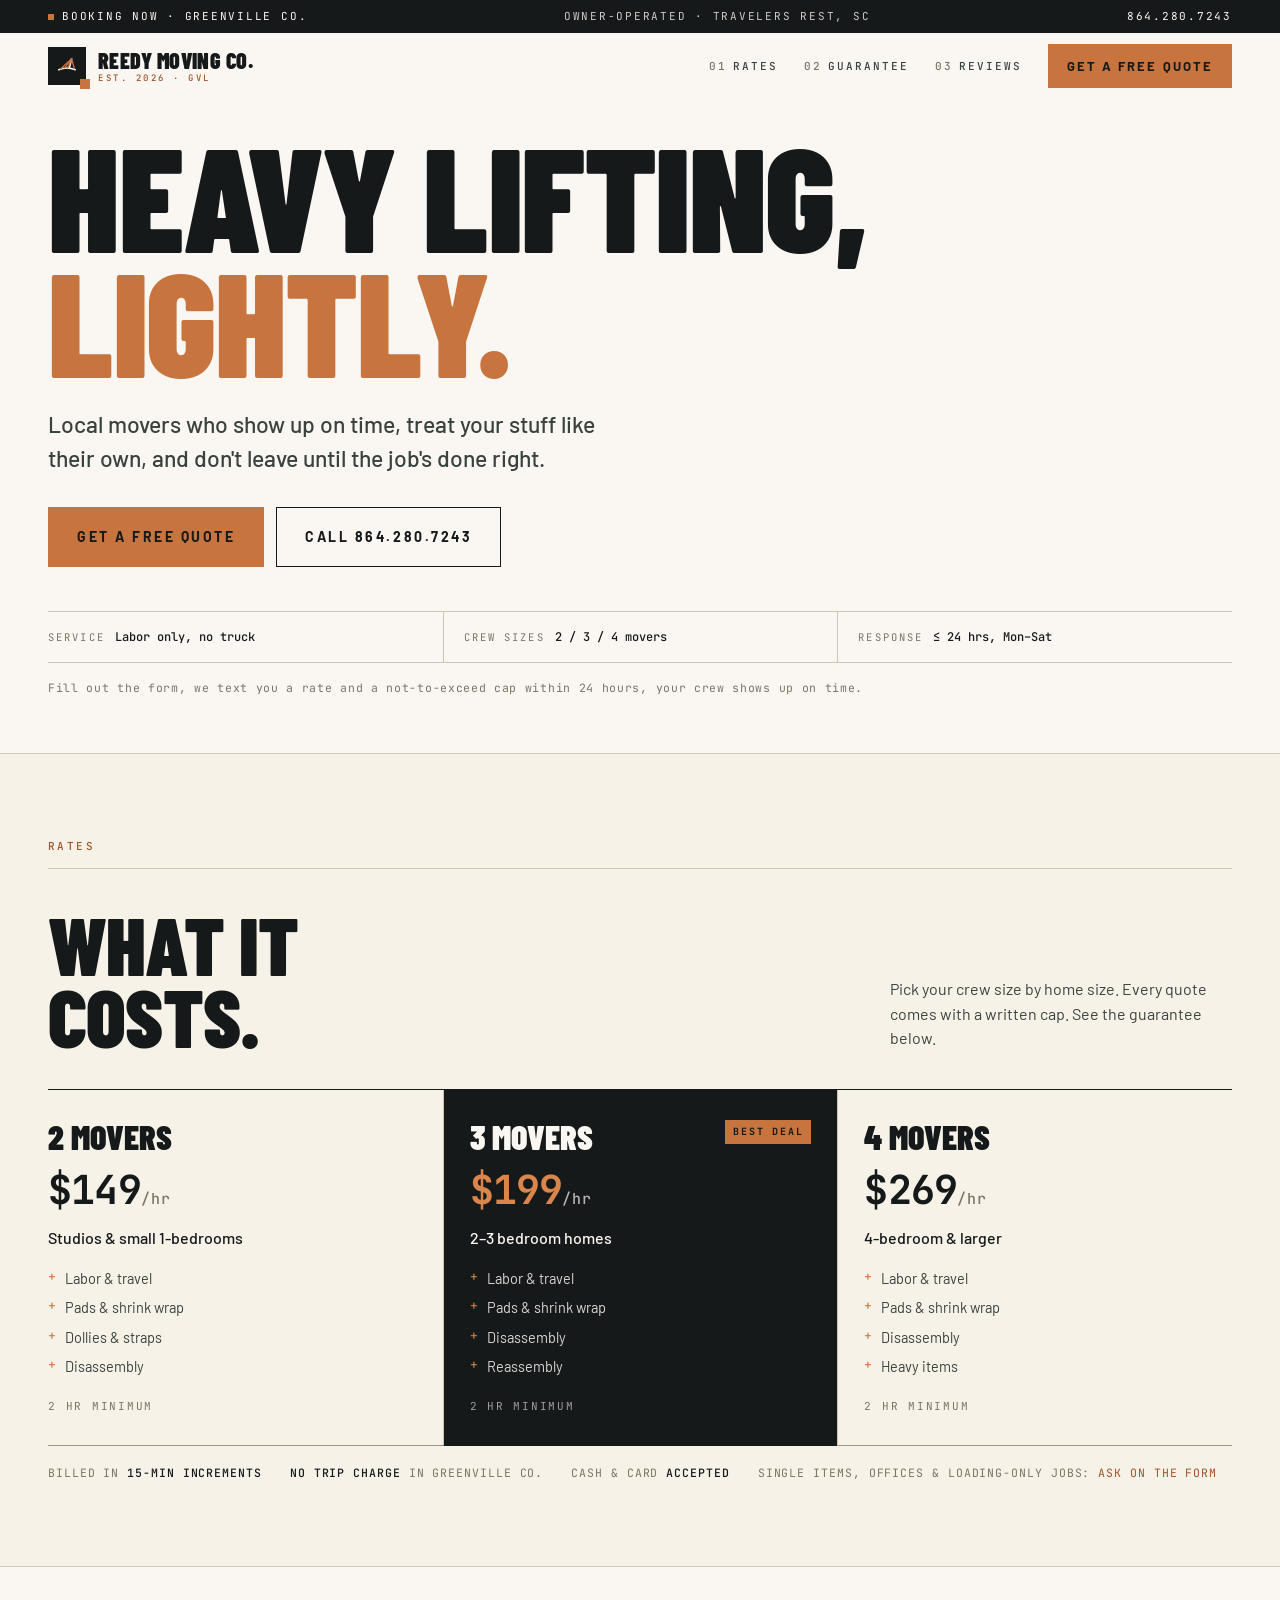
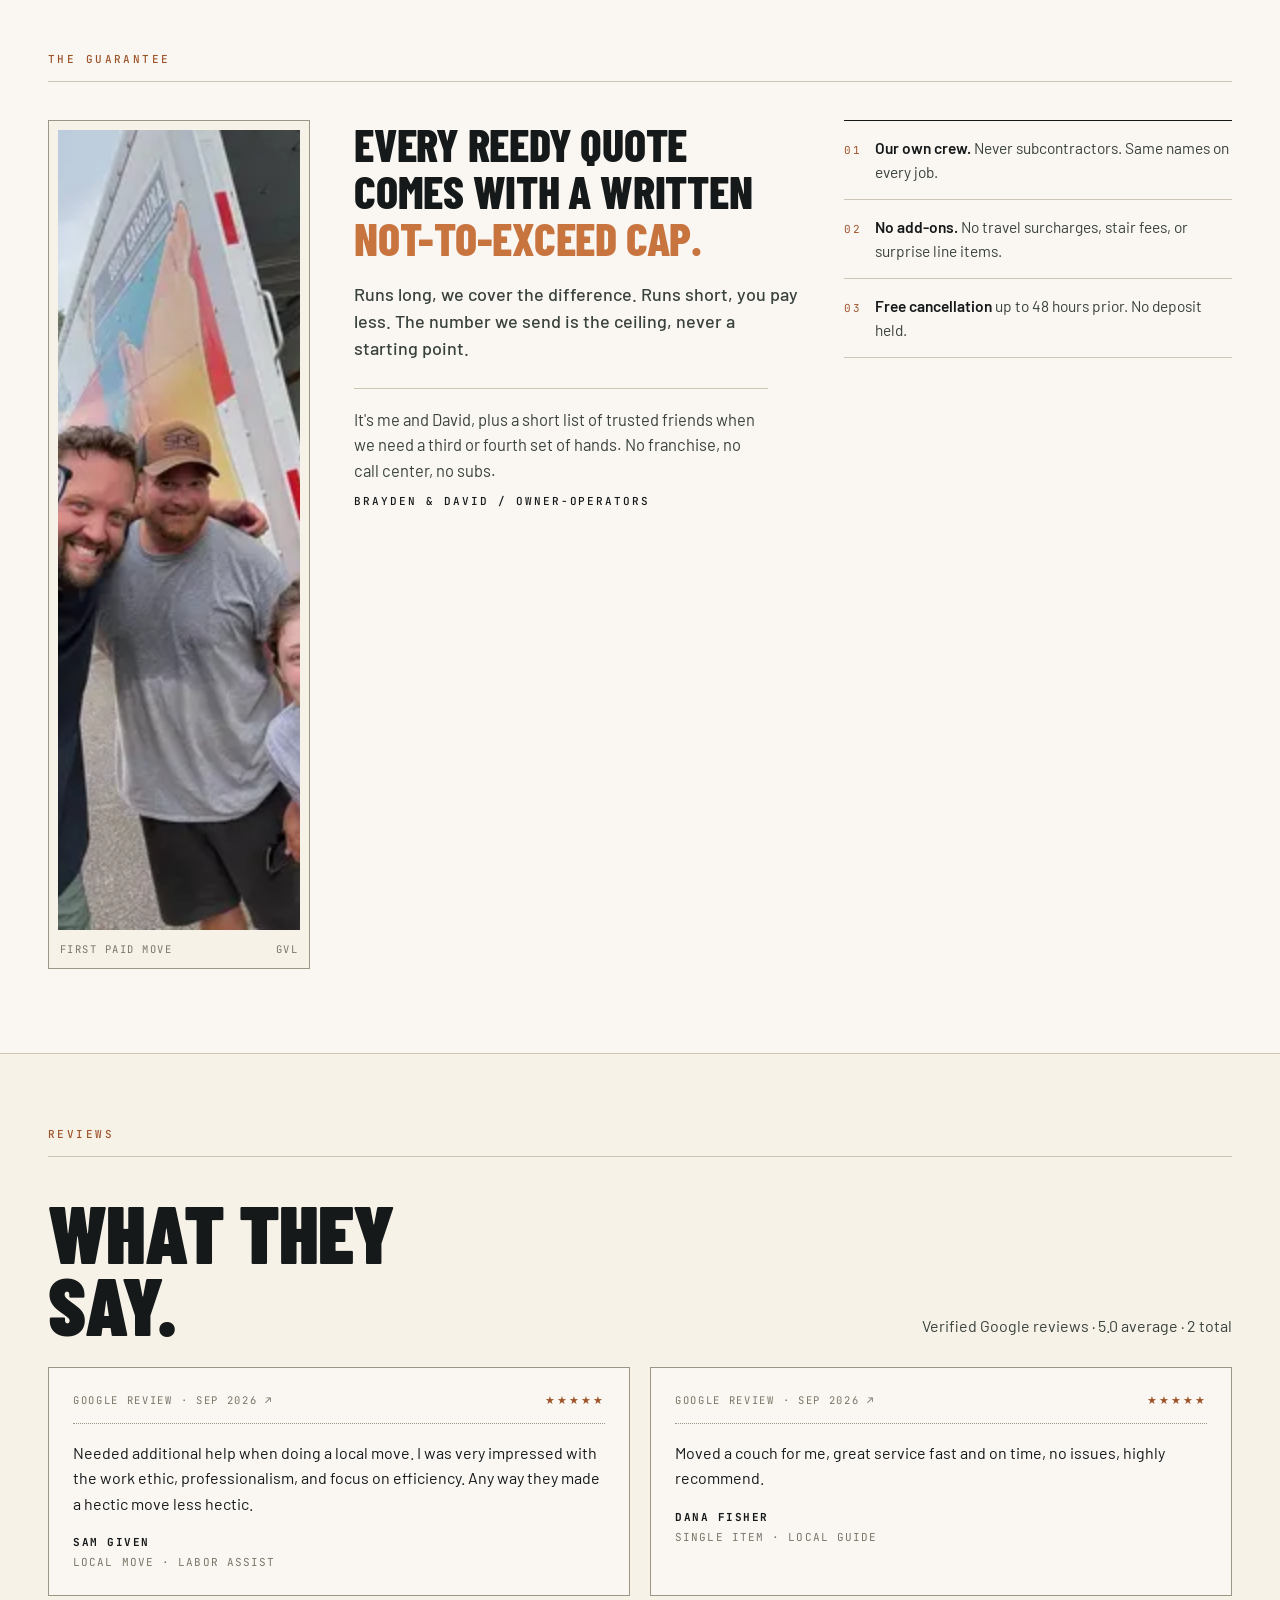
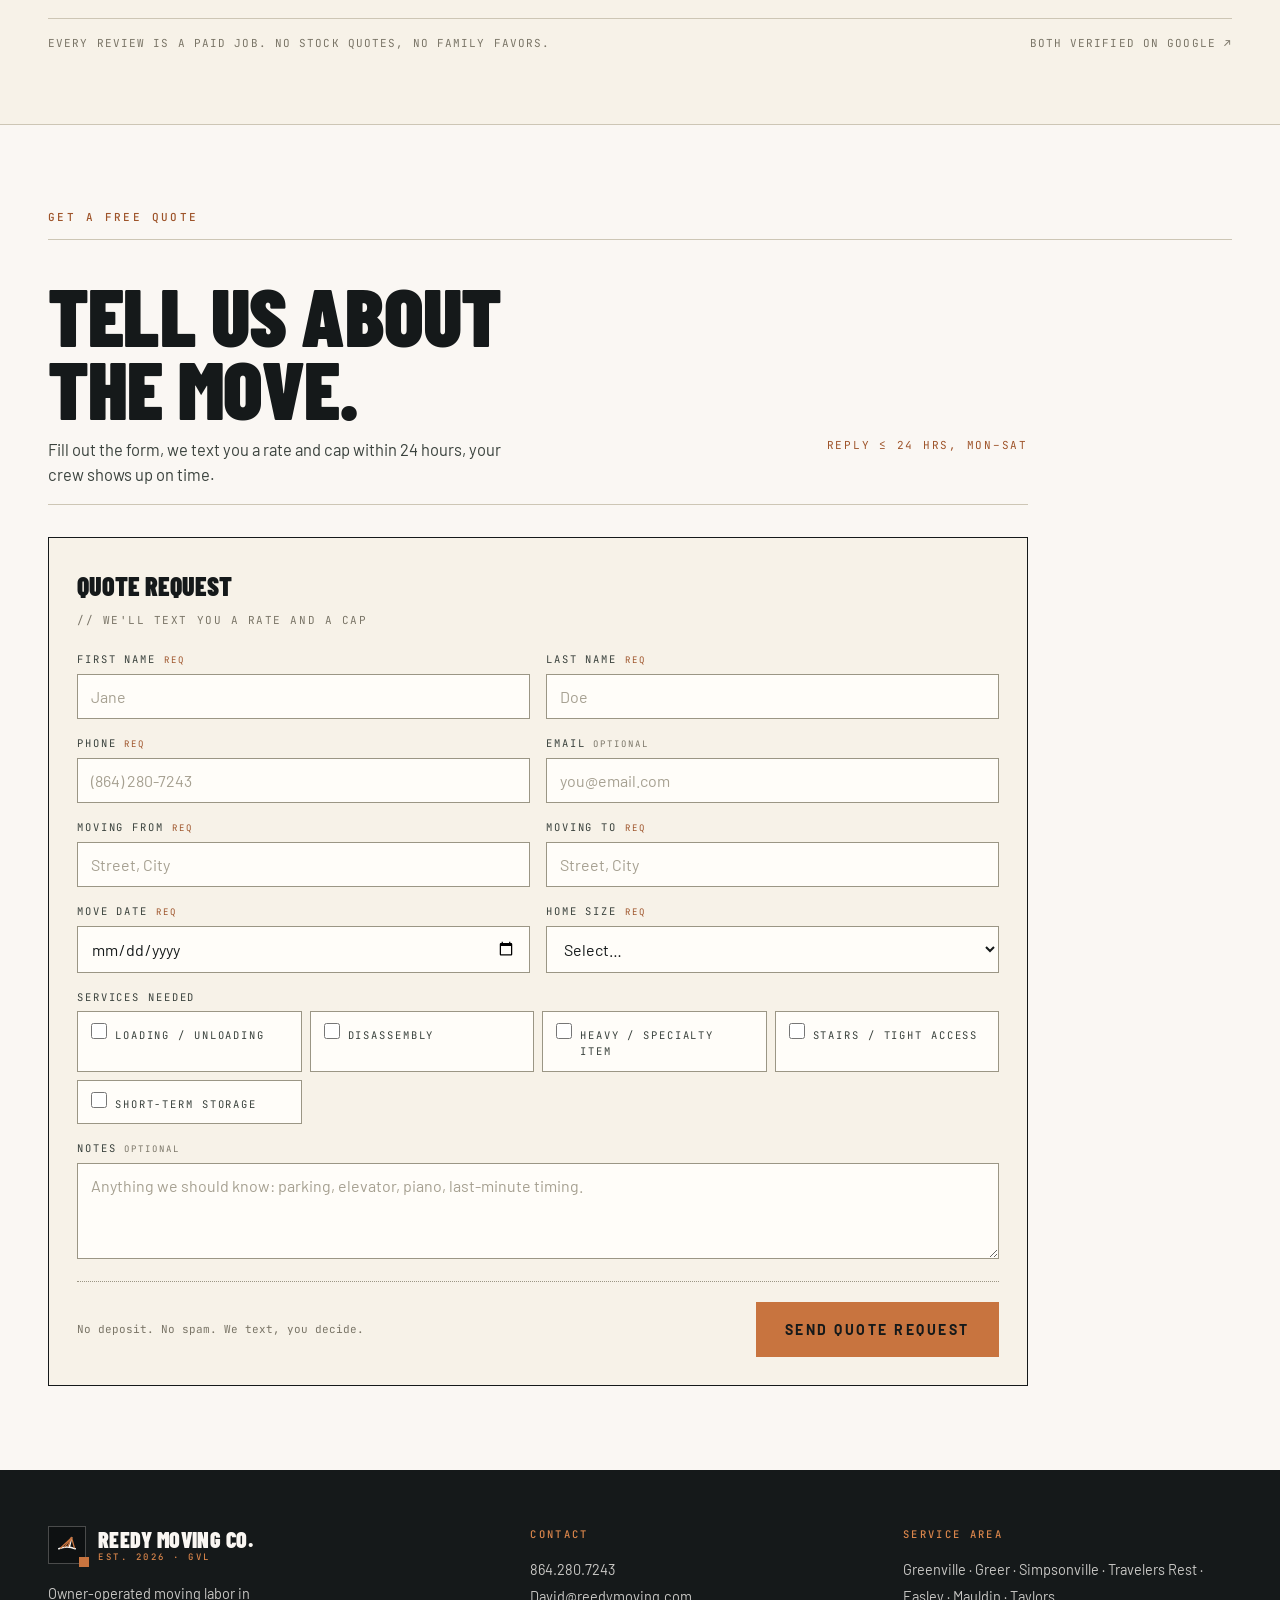
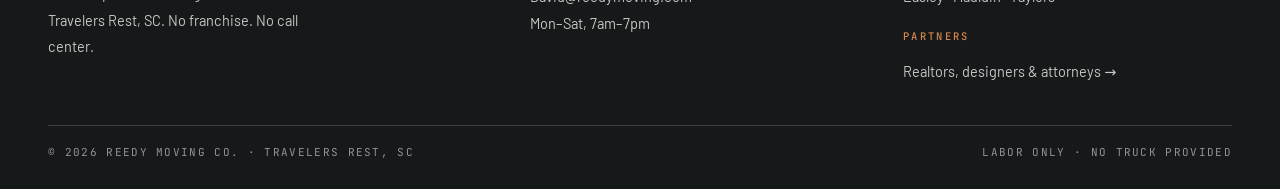
==== commit db8cfeb4: "Redesign site to v5 handoff: rates-and-guarantee homepage + partner referral page Implements the des" ====
--- a/index.html
+++ b/index.html
@@ -4,7 +4,7 @@
 <meta charset="utf-8" />
 <meta name="viewport" content="width=device-width, initial-scale=1" />
 <title>Movers in Greenville, SC | Reedy Moving Co.</title>
-<meta name="description" content="Local labor-only movers serving Greenville, Greer, Simpsonville &amp; Travelers Rest. Hourly rates with a written not-to-exceed cap, no truck needed: loading, unloading, packing. Free quote within 24 hours.">
+<meta name="description" content="Local labor-only movers serving Greenville, Greer, Simpsonville &amp; Travelers Rest. Hourly rates with a written not-to-exceed cap, no truck needed. Free quote within 24 hours.">
 <link rel="canonical" href="https://www.reedymoving.com/">
 <meta name="robots" content="index, follow, max-image-preview:large, max-snippet:-1, max-video-preview:-1">
 
@@ -64,543 +64,169 @@
     "itemListElement": [
       {
         "@type": "Offer",
-        "name": "2 Movers, Light Load",
-        "description": "Best for studios & small 1-bedrooms. Labor only, no truck.",
+        "name": "2 Movers",
+        "description": "Best for studios and small 1-bedrooms. Labor only, no truck.",
         "priceCurrency": "USD",
         "price": "149",
-        "priceSpecification": {
-          "@type": "UnitPriceSpecification",
-          "price": "149",
-          "priceCurrency": "USD",
-          "unitText": "per hour"
-        }
+        "priceSpecification": { "@type": "UnitPriceSpecification", "price": "149", "priceCurrency": "USD", "unitText": "per hour" }
       },
       {
         "@type": "Offer",
-        "name": "3 Movers, Standard",
-        "description": "Best for 2–3 bedroom homes. Most booked.",
+        "name": "3 Movers",
+        "description": "Best for 2 to 3-bedroom homes.",
         "priceCurrency": "USD",
         "price": "199",
-        "priceSpecification": {
-          "@type": "UnitPriceSpecification",
-          "price": "199",
-          "priceCurrency": "USD",
-          "unitText": "per hour"
-        }
+        "priceSpecification": { "@type": "UnitPriceSpecification", "price": "199", "priceCurrency": "USD", "unitText": "per hour" }
       },
       {
         "@type": "Offer",
-        "name": "4 Movers, Heavy",
-        "description": "Best for 4-bedroom & larger homes, piano/heavy items.",
+        "name": "4 Movers",
+        "description": "Best for 4-bedroom and larger homes.",
         "priceCurrency": "USD",
         "price": "269",
-        "priceSpecification": {
-          "@type": "UnitPriceSpecification",
-          "price": "269",
-          "priceCurrency": "USD",
-          "unitText": "per hour"
-        }
+        "priceSpecification": { "@type": "UnitPriceSpecification", "price": "269", "priceCurrency": "USD", "unitText": "per hour" }
       }
     ]
-  }
+  },
+  "review": [
+    {
+      "@type": "Review",
+      "author": { "@type": "Person", "name": "Sam Given" },
+      "reviewRating": { "@type": "Rating", "ratingValue": "5", "bestRating": "5" },
+      "reviewBody": "Needed additional help when doing a local move. I was very impressed with the work ethic, professionalism, and focus on efficiency. Any way they made a hectic move less hectic."
+    },
+    {
+      "@type": "Review",
+      "author": { "@type": "Person", "name": "Dana Fisher" },
+      "reviewRating": { "@type": "Rating", "ratingValue": "5", "bestRating": "5" },
+      "reviewBody": "Moved a couch for me, great service fast and on time, no issues, highly recommend."
+    }
+  ]
 }
 </script>
-<link rel="icon" type="image/svg+xml" href="favicon.svg">
-<link rel="icon" type="image/png" sizes="32x32" href="favicon-32.png">
-<link rel="apple-touch-icon" href="apple-touch-icon.png">
+<link rel="icon" type="image/svg+xml" href="/favicon.svg">
+<link rel="icon" type="image/png" sizes="32x32" href="/favicon-32.png">
+<link rel="apple-touch-icon" href="/apple-touch-icon.png">
 <meta name="theme-color" content="#15191a">
 <link rel="preconnect" href="https://fonts.googleapis.com">
 <link rel="preconnect" href="https://fonts.gstatic.com" crossorigin>
-<link href="https://fonts.googleapis.com/css2?family=Barlow+Condensed:wght@600;700;800;900&family=Barlow:ital,wght@0,400;0,500;0,600;0,700;1,400;1,500&family=JetBrains+Mono:wght@400;500;700&display=swap" rel="stylesheet">
-<link rel="stylesheet" href="/moments.css">
+<link href="https://fonts.googleapis.com/css2?family=Barlow+Condensed:wght@600;700;800;900&family=Barlow:ital,wght@0,400;0,500;0,600;0,700&family=JetBrains+Mono:wght@400;500;700&display=swap" rel="stylesheet">
+<link rel="stylesheet" href="/site.css">
 <style>
-  :root{
-    --cream:#faf7f3;
-    --cream-2:#f3eee5;
-    --warm-gray:#e8e2d4;
-    --paper:#f7f2e8;
-    --ink:#15191600;
-    --ink:#15191a;
-    --ink-soft:#3a423d;
-    --muted:#7a7567;
-    --green:#c8743f;
-    --green-hover:#d9854b;
-    --green-deep:#9e542a;
-    --line:#cdc6b5;
-    --line-dark:#9b9685;
-    --field:#ece4d5;
-    --rust:#c8743f;
-    --rust-hover:#d9854b;
-    --rust-deep:#9e542a;
+  /* ---------- Hero ---------- */
+  .hero{padding:132px 0 56px;border-bottom:1px solid var(--line)}
+  .hero h1{font-size:clamp(62px,11.5vw,168px);line-height:.85;margin-bottom:26px}
+  .hero .sub{font-family:'Barlow',sans-serif;font-weight:500;font-size:clamp(18px,2.1vw,23px);line-height:1.45;color:var(--ink-soft);max-width:44ch}
+  .hero .ctas{display:flex;gap:12px;flex-wrap:wrap;margin-top:32px}
+  .trust{display:flex;flex-wrap:wrap;margin-top:44px;border-top:1px solid var(--line);border-bottom:1px solid var(--line)}
+  .trust .cell{flex:1 1 200px;padding:16px 20px 16px 0;display:flex;align-items:baseline;gap:10px}
+  .trust .cell + .cell{border-left:1px solid var(--line);padding-left:20px}
+  .trust .k{font-family:'JetBrains Mono',monospace;font-size:10.5px;letter-spacing:.2em;text-transform:uppercase;color:var(--muted)}
+  .trust .cell b{font-family:'JetBrains Mono',monospace;font-weight:500;font-size:12px;color:var(--ink)}
+  .hero .note{font-family:'JetBrains Mono',monospace;font-size:11.5px;letter-spacing:.06em;color:var(--muted);margin-top:16px}
+  @media (max-width:720px){
+    .hero{padding:118px 0 56px}
+    .trust{flex-direction:column}
+    .trust .cell + .cell{border-left:0;border-top:1px solid var(--line);padding-left:0}
   }
-  *{box-sizing:border-box;margin:0;padding:0}
-  html,body{background:var(--cream);color:var(--ink);font-family:'Barlow',system-ui,sans-serif;font-weight:400;line-height:1.55;-webkit-font-smoothing:antialiased;text-rendering:optimizeLegibility}
-  a{color:inherit;text-decoration:none}
-  button{font-family:inherit;cursor:pointer;border:0;background:none;color:inherit}
-  input,select,textarea{font-family:inherit;font-size:16px;color:inherit}
-  svg{display:block}
-
-  /* ---------- Type utilities ---------- */
-  .mono{font-family:'JetBrains Mono',ui-monospace,monospace;font-feature-settings:"tnum" 1, "zero" 1}
-  .display{font-family:'Barlow Condensed',sans-serif;font-weight:900;text-transform:uppercase;line-height:.88;letter-spacing:-.01em}
-  .h-sec{font-family:'Barlow Condensed',sans-serif;font-weight:900;text-transform:uppercase;line-height:.92}
-  .stamp{display:inline-flex;align-items:center;gap:8px;font-family:'JetBrains Mono',ui-monospace,monospace;font-weight:500;font-size:11px;letter-spacing:.18em;text-transform:uppercase;color:var(--green)}
-  .stamp::before{content:"";width:6px;height:6px;background:var(--green);border-radius:0}
-
-  /* ---------- Page chrome ---------- */
-  .wrap{max-width:1320px;margin:0 auto;padding:0 32px;position:relative}
-
-  /* Top tape strip / fixed nav */
-  .topbar{position:fixed;top:0;left:0;right:0;z-index:60;background:var(--ink);color:var(--cream);font-family:'JetBrains Mono',monospace;font-size:11px;letter-spacing:.16em;text-transform:uppercase}
-  .topbar-inner{max-width:1320px;margin:0 auto;padding:8px 32px;display:flex;justify-content:center;gap:24px;align-items:center}
-  #bookingBanner{white-space:nowrap}
-  .topbar .pulse{display:inline-flex;align-items:center;gap:8px}
-  .pulse::before{content:"";width:6px;height:6px;background:var(--green-hover);animation:blink 1.8s infinite}
-  @keyframes blink{0%,60%{opacity:1}80%,100%{opacity:.25}}
-
-  .nav{position:fixed;top:31px;left:0;right:0;z-index:55;background:rgba(250,247,243,.94);backdrop-filter:saturate(140%) blur(8px);border-bottom:1px solid transparent;transition:border-color .2s}
-  .nav.scrolled{border-bottom-color:var(--line)}
-  .nav-inner{max-width:1320px;margin:0 auto;padding:14px 32px;display:flex;align-items:center;justify-content:space-between;gap:24px}
-  .logo{display:flex;align-items:center;gap:12px}
-  .logo-mark{width:38px;height:38px;background:var(--ink);display:grid;place-items:center;position:relative}
-  .logo-mark svg{width:22px;height:22px}
-  .logo-mark::after{content:"";position:absolute;inset:auto -4px -4px auto;width:10px;height:10px;background:var(--green)}
-  .logo-word{font-family:'Barlow Condensed',sans-serif;font-weight:900;font-size:22px;text-transform:uppercase;letter-spacing:.02em;line-height:1}
-  .logo-word small{display:block;font-family:'JetBrains Mono',monospace;font-weight:500;font-size:9px;letter-spacing:.28em;color:var(--green);margin-top:3px}
-
-  .nav-links{display:flex;gap:28px;align-items:center}
-  .nav-links a{font-family:'JetBrains Mono',monospace;font-weight:500;font-size:11px;letter-spacing:.18em;text-transform:uppercase;color:var(--ink-soft)}
-  .nav-links a:hover{color:var(--green)}
-  .nav-links a span{color:var(--muted);margin-right:6px}
-  .nav-phone{display:inline-flex;align-items:center;gap:8px;font-family:'JetBrains Mono',monospace;font-weight:700;font-size:13px;letter-spacing:.08em;color:var(--ink);white-space:nowrap}
-  .nav-phone svg{width:15px;height:15px;flex:0 0 auto;color:var(--green)}
-  .nav-phone:hover{color:var(--green)}
-
-  .btn{display:inline-flex;align-items:center;justify-content:center;gap:10px;padding:14px 22px;font-family:'Barlow',sans-serif;font-weight:700;font-size:13px;letter-spacing:.18em;text-transform:uppercase;border:1px solid transparent;transition:background .15s, color .15s, border-color .15s, transform .05s;position:relative}
-  .btn:active{transform:translateY(1px)}
-  .btn-primary{background:var(--green);color:var(--ink)}
-  .btn-primary:hover{background:var(--green-hover)}
-  .btn-ink{background:var(--ink);color:var(--cream)}
-  .btn-ink:hover{background:var(--green);color:var(--ink)}
-  .btn-ghost{background:transparent;color:var(--ink);border-color:var(--ink)}
-  .btn-ghost:hover{background:var(--ink);color:var(--cream)}
-  .btn-lg{padding:18px 26px;font-size:14px}
-  .btn-block{width:100%}
-  .btn .arrow{width:14px;height:14px}
-
-  /* Section marker - § 01 / HERO */
-  .sect-marker{display:flex;align-items:center;gap:14px;font-family:'JetBrains Mono',monospace;font-size:11px;letter-spacing:.22em;text-transform:uppercase;color:var(--green);padding-bottom:14px;border-bottom:1px solid var(--line);margin-bottom:48px}
-  .sect-marker .glyph{font-size:13px;color:var(--ink)}
-  .sect-marker .name{color:var(--ink)}
-  .sect-marker .spacer{flex:1;height:1px;background:var(--line)}
-  .sect-marker .right{color:var(--muted)}
-
-  /* ---------- HERO ---------- */
-  .hero{padding-top:130px;padding-bottom:48px;position:relative;overflow:hidden;border-bottom:1px solid var(--line)}
-  .hero .wrap{position:relative;z-index:2}
-  .hero-top{display:grid;grid-template-columns:1fr 1fr 1fr 1fr;gap:24px;font-family:'JetBrains Mono',monospace;font-size:11px;letter-spacing:.18em;text-transform:uppercase;border-bottom:1px solid var(--line);padding-bottom:14px;margin-bottom:36px}
-  .hero-top .cell{display:flex;flex-direction:column;gap:4px}
-  .hero-top .k{color:var(--muted)}
-  .hero-top .v{color:var(--ink);font-weight:500}
-  .hero-headline{position:relative}
-  .hero-headline h1{font-size:clamp(76px,15vw,260px);line-height:.86}
-  .hero-headline h1 .accent{color:var(--green)}
-  .hero-headline h1 .row{display:block;white-space:nowrap}
-  .hero-headline h1 .row.shift{margin-left:.18em}
-  /* Layered "specs" overlay over the headline */
-  .hero-bottom{display:grid;grid-template-columns:1.2fr .55fr .85fr;gap:48px;align-items:end;margin-top:40px}
-  .hero-bottom .sub{font-size:21px;line-height:1.45;color:var(--ink-soft);max-width:30ch;font-weight:500}
-  .hero-bottom .ctas{display:flex;flex-direction:column;gap:12px}
-  .hero-bottom .spec{font-family:'JetBrains Mono',monospace;font-size:12px;line-height:1.7;color:var(--ink-soft);letter-spacing:.04em;border-left:2px solid var(--green);padding-left:14px}
-  .hero-bottom .spec .line{display:flex;justify-content:space-between;gap:16px;border-bottom:1px dotted var(--line);padding:6px 0}
-  .hero-bottom .spec .line:last-child{border-bottom:0}
-  .hero-bottom .spec .k{color:var(--muted)}
-  .hero-bottom .spec .v{color:var(--ink);font-weight:500}
-
-  /* Route line graphic */
-  .route{display:flex;align-items:center;gap:14px;padding:18px 0 0;margin-top:36px;font-family:'JetBrains Mono',monospace;font-size:11px;letter-spacing:.18em;text-transform:uppercase;color:var(--muted)}
-  .route .node{display:flex;align-items:center;gap:10px;color:var(--ink);font-weight:500}
-  .route .node::before{content:"";width:10px;height:10px;background:var(--green);border:2px solid var(--ink);box-sizing:border-box}
-  .route .node.end::before{background:var(--ink)}
-  .route .line{flex:1;height:0;border-top:2px dashed var(--line-dark);position:relative}
-  .route .truck{position:absolute;top:-12px;left:38%;background:var(--cream);padding:0 8px;color:var(--green)}
-  .route .ticks{flex:1;display:flex;justify-content:space-between;color:var(--muted)}
-  .route .ticks span{position:relative}
-
-  /* ---------- STATS (slim) ---------- */
-  .stats{background:var(--green);color:#fff;border-top:1px solid var(--green-deep);border-bottom:1px solid var(--green-deep)}
-  .stats-foot{font-family:'JetBrains Mono',monospace;font-size:11px;letter-spacing:.14em;color:rgba(255,255,255,.78);padding:10px 28px;border-top:1px dotted rgba(255,255,255,.25);display:flex;flex-wrap:wrap;justify-content:space-between;gap:6px 18px;align-items:center;line-height:1.55}
-  .stats-foot:empty{display:none}
-  .stats-foot .ast{color:#fff;flex:1 1 auto;min-width:0;white-space:normal}
-  .stat .num.you{color:#fff}
-  .stat .lab.small{font-size:10.5px;letter-spacing:.16em;max-width:18ch}
-  .stat .lab.tight{line-height:1.35}
-  .stat.you{background:rgba(0,0,0,.15)}
-  .stat .num .sm{font-size:32px;letter-spacing:0;font-family:'JetBrains Mono',monospace;font-weight:700}
-  .stat .num .arrow{font-family:'JetBrains Mono',monospace;font-size:22px;font-weight:700;color:rgba(255,255,255,.7);margin-left:8px}
-
-  /* ---------- FOUNDING OFFER (Day One mode) ---------- */
-  .founding-offer{display:none;padding:72px 0;background:var(--cream);border-bottom:1px solid var(--line);position:relative}
-  body[data-trust="dayone"] .founding-offer{display:block}
-  .fo-marker{margin-bottom:36px}
-  .fo-marker .right{color:var(--green);font-weight:500}
-  .fo-card{display:grid;grid-template-columns:.95fr 1.05fr;gap:0;background:var(--paper);border:1px solid var(--ink);position:relative}
-  .fo-card::before{content:"";position:absolute;inset:5px;border:1px solid var(--green);pointer-events:none}
-  .fo-left{padding:40px;border-right:1px dashed var(--line-dark);position:relative;z-index:1}
-  .fo-stamp{position:absolute;top:20px;right:20px;border:2px solid var(--green);color:var(--green);font-family:'JetBrains Mono',monospace;font-weight:700;font-size:10px;letter-spacing:.22em;text-transform:uppercase;padding:6px 10px;transform:rotate(-4deg);background:var(--paper);z-index:2}
-  .fo-eye{font-family:'JetBrains Mono',monospace;font-weight:500;font-size:11px;letter-spacing:.18em;text-transform:uppercase;color:var(--green);margin-bottom:14px}
-  .fo-h{font-size:clamp(48px,6vw,84px);line-height:.92;margin-bottom:18px}
-  .fo-h .accent{color:var(--green)}
-  .fo-blurb{font-size:17px;line-height:1.55;color:var(--ink-soft);max-width:42ch;margin-bottom:24px}
-  .fo-counter{display:flex;align-items:center;gap:8px;padding:14px 0;border-top:1px dashed var(--line-dark);border-bottom:1px dashed var(--line-dark);margin-bottom:22px;flex-wrap:wrap}
-  .fo-dot{width:18px;height:18px;border:2px solid var(--ink);box-sizing:border-box;flex:0 0 auto}
-  .fo-dot.open{background:var(--paper)}
-  .fo-dot.filled{background:var(--ink)}
-  .fo-counter-lab{font-family:'JetBrains Mono',monospace;font-size:11px;letter-spacing:.14em;text-transform:uppercase;color:var(--ink);margin-left:8px}
-  .fo-cta{display:flex;flex-wrap:wrap;gap:10px}
-  .fo-right{padding:40px;background:var(--paper);position:relative;z-index:1}
-  .fo-cols{display:grid;grid-template-columns:1fr 1fr;gap:28px}
-  .fo-col-h{font-family:'JetBrains Mono',monospace;font-weight:700;font-size:11px;letter-spacing:.18em;text-transform:uppercase;color:var(--green);padding-bottom:10px;border-bottom:1px solid var(--ink);margin-bottom:14px}
-  .fo-list{list-style:none;display:flex;flex-direction:column;gap:14px}
-  .fo-list li{display:flex;flex-direction:column;gap:4px;padding-bottom:14px;border-bottom:1px dotted var(--line);position:relative;padding-left:22px}
-  .fo-list li:last-child{border-bottom:0;padding-bottom:0}
-  .fo-list li::before{content:"";position:absolute;left:0;top:8px;width:10px;height:10px;background:var(--green)}
-  .fo-list li b{font-family:'Barlow Condensed',sans-serif;font-weight:900;text-transform:uppercase;font-size:18px;letter-spacing:.02em;line-height:1.1;color:var(--ink)}
-  .fo-list li span{font-size:13.5px;line-height:1.5;color:var(--ink-soft)}
-  .fo-list li em{font-style:italic;color:var(--green);font-weight:600}
-  @media (max-width: 1000px){
-    .fo-card{grid-template-columns:1fr}
-    .fo-left{border-right:0;border-bottom:1px dashed var(--line-dark)}
-    .fo-cols{grid-template-columns:1fr;gap:18px}
+
+  /* ---------- Pricing ---------- */
+  .pricing{padding:84px 0;background:var(--paper);border-bottom:1px solid var(--line)}
+  .sect-head h2{font-size:clamp(46px,6.4vw,92px)}
+  .sect-head p{font-size:16px;max-width:38ch}
+  .tiers{display:grid;grid-template-columns:repeat(3,minmax(0,1fr));border-top:1px solid var(--ink)}
+  .tier{padding:30px 26px 30px 0;border-bottom:1px solid var(--line-2);display:flex;flex-direction:column;gap:16px}
+  .tier + .tier{border-left:1px solid var(--line);padding-left:26px}
+  .tier.best{background:var(--ink);color:var(--cream);padding-right:26px;border-bottom-color:var(--ink)}
+  .tier .top{display:flex;justify-content:space-between;align-items:flex-start;gap:12px}
+  .tier .crew{font-family:'Barlow Condensed',sans-serif;font-weight:900;font-size:34px;text-transform:uppercase;line-height:1}
+  .tier .flag{font-family:'JetBrains Mono',monospace;font-weight:700;font-size:10px;letter-spacing:.18em;text-transform:uppercase;background:var(--org);color:var(--ink);padding:4px 8px;white-space:nowrap}
+  .tier .price{font-family:'JetBrains Mono',monospace;font-weight:700;font-size:40px;letter-spacing:-.02em;line-height:1}
+  .tier.best .price{color:var(--org-hi)}
+  .tier .price .per{font-size:15px;font-weight:500;color:var(--muted);letter-spacing:.06em}
+  .tier.best .price .per{color:rgba(250,247,243,.7)}
+  .tier .fit{font-family:'Barlow',sans-serif;font-weight:500;font-size:16px}
+  .tier ul{list-style:none;display:flex;flex-direction:column;gap:7px;font-size:14.5px;color:var(--ink-soft)}
+  .tier.best ul{color:rgba(250,247,243,.85)}
+  .tier li{display:flex;gap:9px}
+  .tier li::before{content:"+";font-family:'JetBrains Mono',monospace;font-size:13px;color:var(--org)}
+  .tier.best li::before{color:var(--org-hi)}
+  .tier .min{margin-top:auto;padding-top:4px;font-family:'JetBrains Mono',monospace;font-size:11px;letter-spacing:.16em;text-transform:uppercase;color:var(--muted)}
+  .tier.best .min{color:rgba(250,247,243,.6)}
+  .fine{display:flex;flex-wrap:wrap;gap:10px 28px;padding-top:18px;font-family:'JetBrains Mono',monospace;font-size:11.5px;letter-spacing:.08em;text-transform:uppercase;color:var(--muted)}
+  .fine b{color:var(--ink);font-weight:500}
+  .fine a{color:var(--org-deep)}
+  .fine a:hover{color:var(--org)}
+  @media (max-width:1040px){
+    .tiers{grid-template-columns:1fr}
+    .tier,.tier + .tier{border-left:0;padding:26px 0}
+    .tier + .tier{padding-left:0}
+    .tier.best{padding:26px 20px}
   }
-  .stats-inner{display:grid;grid-template-columns:repeat(3,1fr)}
-  .stat{padding:24px 28px;border-right:1px solid rgba(255,255,255,.18);display:flex;align-items:baseline;gap:14px;position:relative}
-  .stat:last-child{border-right:0}
-  .stat .idx{font-family:'JetBrains Mono',monospace;font-size:10px;letter-spacing:.22em;color:rgba(255,255,255,.65);text-transform:uppercase;align-self:center;flex:0 0 auto}
-  .stat .num{font-family:'Barlow Condensed',sans-serif;font-weight:900;font-size:48px;line-height:.95;text-transform:uppercase;display:flex;align-items:baseline;gap:2px}
-  .stat .num sub{font-family:'JetBrains Mono',monospace;font-weight:500;font-size:12px;letter-spacing:.06em;color:rgba(255,255,255,.85);position:static;line-height:1}
-  .stat .lab{font-family:'JetBrains Mono',monospace;font-weight:500;text-transform:uppercase;letter-spacing:.18em;font-size:11px;color:rgba(255,255,255,.85);align-self:center;margin-left:auto;text-align:right}
-
-  /* ---------- HOW (Work Order) ---------- */
-  .how{padding:72px 0;background:var(--cream)}
-  .how-head{display:grid;grid-template-columns:1fr 1fr;gap:48px;align-items:end;margin-bottom:24px}
-  .how-head h2{font-size:clamp(48px,6vw,88px)}
-  .how-rows{border-top:1px solid var(--ink)}
-  .how-row{display:grid;grid-template-columns:72px 1fr 1.6fr 90px;gap:24px;border-bottom:1px solid var(--line);padding:16px 0;align-items:center;transition:background .2s,color .2s,padding-left .2s}
-  .how-row:hover{background:var(--ink);color:var(--cream);padding-left:24px}
-  .how-row:hover .how-time{color:var(--green-hover)}
-  .how-row:hover p{color:rgba(250,247,243,.78)}
-  .how-row .step-n{font-family:'Barlow Condensed',sans-serif;font-weight:900;font-size:48px;line-height:.85}
-  .how-row h3{font-family:'Barlow Condensed',sans-serif;font-weight:900;font-size:24px;text-transform:uppercase;line-height:1.02}
-  .how-row p{font-size:14.5px;line-height:1.5;color:var(--ink-soft);max-width:54ch}
-  .how-time{font-family:'JetBrains Mono',monospace;font-size:11px;letter-spacing:.14em;text-transform:uppercase;color:var(--green);align-self:center;text-align:right}
-  .how-time .v{display:block;color:var(--ink);font-size:13px;letter-spacing:.04em;margin-top:2px}
-  .how-time .v{color:var(--ink);font-size:13px;letter-spacing:.06em}
-  .how-row:hover .how-time .v{color:#fff}
-
-  /* ---------- SERVICES (line items) ---------- */
-  .services{padding:72px 0;background:var(--paper);border-top:1px solid var(--line);border-bottom:1px solid var(--line);position:relative}
-  .svc-head{display:flex;justify-content:space-between;align-items:end;margin-bottom:24px;gap:32px}
-  .svc-head h2{font-size:clamp(64px,8vw,128px)}
-  .svc-list{border-top:1px solid var(--ink)}
-  .svc-item{display:grid;grid-template-columns:72px 1.1fr 1.6fr 180px 24px;gap:20px;align-items:center;padding:14px 0;border-bottom:1px solid var(--line);transition:padding-left .2s,background .2s;cursor:default}
-  .svc-item:hover{background:var(--cream);padding-left:18px}
-  .svc-item:hover .svc-arrow{transform:translateX(4px);color:var(--green)}
-  .svc-code{font-family:'JetBrains Mono',monospace;font-size:12px;letter-spacing:.12em;color:var(--muted)}
-  .svc-name{font-family:'Barlow Condensed',sans-serif;font-weight:900;font-size:22px;text-transform:uppercase;line-height:1.05}
-  .svc-desc{font-size:13.5px;line-height:1.45;color:var(--ink-soft);max-width:56ch}
-  .svc-tags{display:flex;flex-wrap:wrap;gap:6px;justify-content:flex-end}
-  .svc-tag{font-family:'JetBrains Mono',monospace;font-size:10px;letter-spacing:.14em;text-transform:uppercase;color:var(--green);border:1px solid var(--green);padding:4px 8px}
-  .svc-arrow{justify-self:end;color:var(--ink);transition:transform .2s,color .2s}
-
-  /* ---------- PRICING (Estimate Worksheet) ---------- */
-  .pricing{padding:72px 0;background:var(--cream)}
-  .price-head{display:flex;justify-content:space-between;align-items:end;margin-bottom:24px;gap:32px}
-  .price-head h2{font-size:clamp(48px,6vw,88px)}
-  .estimate{background:var(--paper);border:1px solid var(--ink);position:relative}
-  .estimate::before{content:"";position:absolute;inset:6px;border:1px solid var(--ink);pointer-events:none;opacity:0}
-  .estimate-head{display:grid;grid-template-columns:1.4fr 1fr;gap:0;border-bottom:1px solid var(--ink);background:var(--ink);color:var(--cream)}
-  .estimate-head .cell{padding:11px 20px;border-right:1px solid rgba(250,247,243,.2);font-family:'JetBrains Mono',monospace;font-size:10.5px;letter-spacing:.22em;text-transform:uppercase;display:flex;justify-content:space-between;align-items:center}
-  .estimate-head .cell:last-child{border-right:0}
-  .estimate-head .cell .right{color:var(--green-hover)}
-
-  .tiers{display:grid;grid-template-columns:repeat(3,1fr)}
-  .tier{padding:24px 24px 22px;border-right:1px solid var(--ink);position:relative;display:flex;flex-direction:column;gap:14px}
-  .tier:last-child{border-right:0}
-  .tier .tag{font-family:'JetBrains Mono',monospace;font-size:11px;letter-spacing:.22em;text-transform:uppercase;color:var(--muted);display:flex;justify-content:space-between}
-  .tier .tag .id{color:var(--green)}
-  .tier h3{font-family:'Barlow Condensed',sans-serif;font-weight:900;font-size:40px;text-transform:uppercase;line-height:.95}
-  .tier h3 small{display:block;font-family:'Barlow',sans-serif;font-weight:500;font-size:13px;letter-spacing:0;text-transform:none;color:var(--ink-soft);margin-top:4px;line-height:1.4}
-  .tier .rate{display:flex;align-items:baseline;gap:0;border-top:1px dashed var(--line-dark);border-bottom:1px dashed var(--line-dark);padding:12px 0}
-  .tier .rate .currency{font-family:'Barlow Condensed',sans-serif;font-weight:900;font-size:28px;color:var(--ink-soft)}
-  .tier .rate .amount{font-family:'Barlow Condensed',sans-serif;font-weight:900;font-size:72px;line-height:.85;letter-spacing:-.02em}
-  .tier .rate .per{font-family:'JetBrains Mono',monospace;font-weight:500;letter-spacing:.18em;text-transform:uppercase;font-size:11px;color:var(--muted);margin-left:8px;align-self:flex-end;padding-bottom:6px}
-  .tier ul{list-style:none;display:flex;flex-direction:column;gap:0}
-  .tier ul li{font-family:'JetBrains Mono',monospace;font-size:11.5px;color:var(--ink-soft);display:flex;justify-content:space-between;gap:10px;padding:5px 0;border-bottom:1px dotted var(--line);letter-spacing:.04em}
-  .tier ul li .v{color:var(--ink);font-weight:500}
-  .tier ul li.incl .v{color:var(--green)}
-  .tier ul li.incl .v::before{content:"✓ "}
-  .tier ul li.excl .v{color:var(--muted)}
-  .tier ul li.excl .v::before{content:"- "}
-  .tier .btn{margin-top:8px}
-
-  .tier.feature{background:var(--ink);color:var(--cream)}
-  .tier.feature .tag{color:rgba(250,247,243,.6)}
-  .tier.feature .tag .id{color:var(--green-hover)}
-  .tier.feature h3 small,
-  .tier.feature ul li{color:rgba(250,247,243,.7)}
-  .tier.feature ul li{border-bottom-color:rgba(250,247,243,.18)}
-  .tier.feature .rate{border-color:rgba(250,247,243,.25)}
-  .tier.feature .rate .currency,
-  .tier.feature .rate .per{color:rgba(250,247,243,.75)}
-  .tier.feature ul li .v{color:#fff}
-  .tier.feature .btn-primary{background:var(--green-hover);color:var(--ink)}
-  .tier.feature .btn-primary:hover{background:#fff}
-  .tier.feature .ribbon{position:absolute;top:0;right:0;background:var(--green-hover);color:var(--ink);font-family:'JetBrains Mono',monospace;font-weight:700;font-size:10px;letter-spacing:.22em;text-transform:uppercase;padding:6px 12px}
-
-  .estimate-foot{display:grid;grid-template-columns:1fr 1fr;border-top:1px solid var(--ink);background:var(--cream-2)}
-  .estimate-foot .cell{padding:12px 20px;border-right:1px dotted var(--line-dark);font-family:'JetBrains Mono',monospace;font-size:11px;letter-spacing:.06em;color:var(--ink-soft);display:flex;justify-content:space-between;align-items:center;gap:14px}
-  .estimate-foot .cell:last-child{border-right:0}
-  .estimate-foot .cell .k{color:var(--muted);letter-spacing:.2em;text-transform:uppercase;font-size:10px;flex:0 0 auto}
-
-  /* ---------- REVIEWS (Receipts - horizontal rail) ---------- */
-  .reviews{padding:88px 0;background:var(--paper);border-top:1px solid var(--line);border-bottom:1px solid var(--line);overflow:hidden}
-  .rv-head{display:flex;justify-content:space-between;align-items:end;margin-bottom:36px;gap:32px}
-  .rv-head h2{font-size:clamp(56px,7vw,108px)}
-  .review-rail{display:flex;gap:20px;overflow-x:auto;scroll-snap-type:x mandatory;padding-bottom:14px;margin:0 -32px;padding-left:32px;padding-right:32px;scrollbar-width:thin;scrollbar-color:var(--line-dark) transparent}
-  .review-rail::-webkit-scrollbar{height:4px}
-  .review-rail::-webkit-scrollbar-thumb{background:var(--line-dark)}
-  .review-rail .receipt{flex:0 0 min(420px, 80vw);scroll-snap-align:start}
-  .receipt{background:var(--cream);border:1px solid var(--line-dark);padding:0;display:flex;flex-direction:column;position:relative}
-  .receipt::after{content:"";position:absolute;left:0;right:0;bottom:-1px;height:8px;background:
-    linear-gradient(135deg,transparent 25%,var(--cream) 25%,var(--cream) 50%,transparent 50%,transparent 75%,var(--cream) 75%) 0 0/16px 16px,
-    var(--line-dark);
-    /* serrated edge */}
-  .receipt-top{padding:18px 22px;border-bottom:1px dashed var(--line-dark);display:flex;justify-content:space-between;font-family:'JetBrains Mono',monospace;font-size:11px;letter-spacing:.16em;text-transform:uppercase;color:var(--muted)}
-  .receipt-top .id{color:var(--green)}
-  .receipt-body{padding:22px;display:flex;flex-direction:column;gap:18px;flex:1}
-  .receipt-body .stars{display:flex;gap:3px;color:var(--green)}
-  .receipt-body .stars svg{width:16px;height:16px;fill:currentColor}
-  .receipt-body p{font-size:15.5px;line-height:1.6;color:var(--ink-soft)}
-  .receipt-body .who{margin-top:auto;display:flex;justify-content:space-between;align-items:flex-end;border-top:1px dashed var(--line-dark);padding-top:14px;gap:12px}
-  .receipt-body .who .name{font-family:'Barlow Condensed',sans-serif;font-weight:900;font-size:20px;text-transform:uppercase}
-  .receipt-body .who .meta{font-family:'JetBrains Mono',monospace;font-size:10px;letter-spacing:.14em;text-transform:uppercase;color:var(--muted);text-align:right;line-height:1.6}
-
-  /* ---------- ABOUT ---------- */
-  .about{padding:80px 0;background:var(--cream);border-top:1px solid var(--line);position:relative}
-  .about-inner{max-width:1040px;margin:0 auto;display:grid;grid-template-columns:330px 1fr;gap:48px;align-items:center;text-align:left;position:relative}
-  .about-inner .stamp{justify-content:flex-start;align-self:start;margin-bottom:4px}
-  .about-letter{display:flex;flex-direction:column;gap:18px;min-width:0}
-  .about p{font-family:'Barlow',serif;font-style:italic;font-size:21px;line-height:1.55;color:var(--ink)}
-  .about .signoff{display:flex;align-items:center;justify-content:center;gap:14px;margin-top:14px;font-family:'JetBrains Mono',monospace;font-size:11px;letter-spacing:.22em;text-transform:uppercase;color:var(--green)}
-  .about .signoff::before,.about .signoff::after{content:"";width:48px;height:1px;background:var(--line-dark)}
-  .about-letter .signoff{justify-content:flex-start}
-  /* First-move photo card */
-  .firstmove{align-self:center;justify-self:center;width:100%;max-width:340px;background:var(--paper);border:1px solid var(--ink);text-align:left;margin:0;position:relative}
-  .firstmove::after{content:"";position:absolute;right:-5px;bottom:-5px;width:12px;height:12px;background:var(--green)}
-  .firstmove .fm-cap{display:flex;justify-content:space-between;gap:10px;font-family:'JetBrains Mono',monospace;font-size:10px;letter-spacing:.16em;text-transform:uppercase;color:var(--muted);padding:9px 12px;border-bottom:1px dashed var(--line-dark)}
-  .firstmove .fm-cap b{color:var(--green);font-weight:500}
-  .firstmove img{display:block;width:100%;height:auto}
-  .firstmove figcaption{font-family:'Barlow',sans-serif;font-style:italic;font-size:14px;line-height:1.45;color:var(--ink-soft);padding:11px 14px;border-top:1px solid var(--ink)}
-
-  /* ---------- QUOTE (Work Order) ---------- */
-  .quote{padding:88px 0;background:var(--ink);color:var(--cream);position:relative}
-  .quote .sect-marker{color:var(--green-hover);border-bottom-color:rgba(250,247,243,.2);margin-bottom:48px}
-  .quote .sect-marker .glyph,.quote .sect-marker .name{color:var(--cream)}
-  .quote .sect-marker .spacer{background:rgba(250,247,243,.2)}
-  .quote .sect-marker .right{color:rgba(250,247,243,.55)}
-  .quote h2{font-size:clamp(56px,7.5vw,116px);color:#fff;margin-top:8px}
-
-  .work-order{margin-top:40px;background:var(--paper);color:var(--ink);border:1px solid var(--green-hover);position:relative;display:grid;grid-template-columns:.85fr 1.15fr}
-  .work-order::before{content:"";position:absolute;inset:4px;border:1px solid var(--green);pointer-events:none}
-  .wo-left{padding:36px;border-right:1px dashed var(--line-dark);position:relative;z-index:1;background:var(--paper)}
-  .wo-stamp{position:absolute;top:24px;right:24px;border:2px solid var(--green);color:var(--green);font-family:'JetBrains Mono',monospace;font-weight:700;font-size:10px;letter-spacing:.22em;text-transform:uppercase;padding:6px 10px;transform:rotate(-6deg);background:var(--paper);z-index:2}
-  .wo-left .wo-h{font-family:'Barlow Condensed',sans-serif;font-weight:900;font-size:30px;text-transform:uppercase;line-height:1;margin-bottom:6px}
-  .wo-left .wo-sub{font-family:'JetBrains Mono',monospace;font-size:11px;color:var(--muted);letter-spacing:.14em;text-transform:uppercase;margin-bottom:24px}
-  .wo-meta{display:flex;flex-direction:column;border-top:1px solid var(--line-dark)}
-  .wo-meta .row{display:flex;justify-content:space-between;gap:14px;padding:12px 0;border-bottom:1px dotted var(--line-dark);font-family:'JetBrains Mono',monospace;font-size:12px;letter-spacing:.04em}
-  .wo-meta .row .k{color:var(--muted);text-transform:uppercase;letter-spacing:.16em;font-size:10px;align-self:center}
-  .wo-meta .row .v{color:var(--ink);font-weight:500;text-align:right}
-  .wo-meta .row .v .good{color:var(--green)}
-  .wo-bullets{margin-top:24px;display:flex;flex-direction:column;gap:6px}
-  .wo-bullets .b{display:flex;gap:10px;align-items:flex-start;font-size:14px;color:var(--ink-soft);line-height:1.45}
-  .wo-bullets .b::before{content:"✓";color:var(--green);font-family:'JetBrains Mono',monospace;font-weight:700;flex:0 0 auto}
-
-  .wo-right{padding:36px;background:var(--paper);position:relative;z-index:1}
-  .wo-right h3{font-family:'Barlow Condensed',sans-serif;font-weight:900;font-size:30px;text-transform:uppercase;line-height:1;margin-bottom:6px}
-  .wo-right .wo-sub{font-family:'JetBrains Mono',monospace;font-size:11px;color:var(--muted);letter-spacing:.14em;text-transform:uppercase;margin-bottom:24px}
-  .form-row{display:grid;grid-template-columns:1fr 1fr;gap:14px}
-  .field{display:flex;flex-direction:column;gap:6px;margin-bottom:14px}
-  .field label{font-family:'JetBrains Mono',monospace;font-weight:500;font-size:10px;letter-spacing:.22em;text-transform:uppercase;color:var(--green);display:flex;justify-content:space-between}
-  .field label .req{color:var(--muted)}
-  .field input, .field select, .field textarea{background:transparent;border:0;border-bottom:1px solid var(--line-dark);padding:10px 2px;outline:none;transition:border-color .15s, background .15s;font-family:'JetBrains Mono',monospace;font-size:14px}
-  .field input::placeholder,.field textarea::placeholder{color:var(--muted)}
-  .field input:focus, .field select:focus, .field textarea:focus{border-color:var(--green);background:var(--cream)}
-  .field textarea{min-height:90px;resize:vertical;font-family:'Barlow',sans-serif;font-size:14.5px}
-  .checks{display:grid;grid-template-columns:1fr 1fr;gap:6px 14px;margin-top:4px}
-  .check{display:flex;align-items:center;gap:10px;padding:8px 10px;border:1px solid var(--line-dark);cursor:pointer;font-family:'JetBrains Mono',monospace;font-size:12px;letter-spacing:.04em;transition:border-color .15s, background .15s}
-  .check input{appearance:none;-webkit-appearance:none;width:14px;height:14px;border:1px solid var(--ink);background:transparent;display:grid;place-items:center;flex:0 0 auto;cursor:pointer}
-  .check input:checked{background:var(--green);border-color:var(--green)}
-  .check input:checked::after{content:"";width:7px;height:3.5px;border-left:2px solid #fff;border-bottom:2px solid #fff;transform:rotate(-45deg) translate(1px,-1px)}
-  .check:has(input:checked){border-color:var(--green);background:rgba(200,116,63,.06)}
-  .form-foot{font-family:'JetBrains Mono',monospace;font-size:11px;color:var(--muted);margin-top:10px;letter-spacing:.06em}
-
-  .success{display:none;text-align:center;padding:32px 16px}
-  .success.show{display:flex;flex-direction:column;align-items:center;gap:18px}
-  .success .check-ico{width:80px;height:80px;background:var(--green);display:grid;place-items:center;color:#fff;position:relative}
-  .success .check-ico::after{content:"";position:absolute;inset:-8px;border:1px solid var(--green);pointer-events:none}
-  .success .check-ico svg{width:36px;height:36px}
-  .success h3{font-family:'Barlow Condensed',sans-serif;font-weight:900;text-transform:uppercase;font-size:42px;line-height:1}
-  .success p{font-size:16px;color:var(--ink-soft);max-width:42ch;line-height:1.6}
-  .success .reply-time{font-family:'JetBrains Mono',monospace;font-weight:500;font-size:11px;letter-spacing:.22em;text-transform:uppercase;color:var(--green);border-top:1px solid var(--line-dark);border-bottom:1px solid var(--line-dark);padding:14px 24px;margin-top:8px}
-
-  /* ---------- FOOTER ---------- */
-  footer{background:var(--ink);color:rgba(250,247,243,.7);border-top:1px solid rgba(250,247,243,.12)}
-  .foot{display:grid;grid-template-columns:1.2fr 1fr 1fr 1fr;gap:40px;padding:72px 0 48px;align-items:start}
-  .foot .col h5{font-family:'JetBrains Mono',monospace;font-weight:500;font-size:11px;letter-spacing:.22em;text-transform:uppercase;color:var(--green-hover);margin-bottom:14px;padding-bottom:10px;border-bottom:1px solid rgba(250,247,243,.18)}
-  .foot .col p, .foot .col a{font-size:14px;line-height:1.8;color:rgba(250,247,243,.75);display:block}
-  .foot .col a:hover{color:#fff}
-  .foot .logo-word{color:var(--cream)}
-  .foot-mono{font-family:'JetBrains Mono',monospace;font-size:12px;letter-spacing:.04em}
-  .foot-mono div{display:flex;justify-content:space-between;border-bottom:1px dotted rgba(250,247,243,.2);padding:6px 0}
-  .foot-mono div .k{color:rgba(250,247,243,.5);text-transform:uppercase;letter-spacing:.18em;font-size:10px;align-self:center}
-  .foot-mono div .v{color:#fff;font-weight:500}
-
-  .foot-bar{border-top:1px solid rgba(250,247,243,.12);padding:18px 0;display:flex;justify-content:space-between;font-family:'JetBrains Mono',monospace;font-size:11px;color:rgba(250,247,243,.5);letter-spacing:.12em;text-transform:uppercase}
-  .foot-bar .pulse::before{background:var(--green-hover)}
-
-  /* ---------- MOBILE STICKY ACTION BAR ---------- */
-  .mobile-cta{position:fixed;left:0;right:0;bottom:0;z-index:70;display:none;background:var(--ink);border-top:1px solid var(--green);padding:9px 14px;gap:10px;box-shadow:0 -8px 24px rgba(21,25,26,.28)}
-  .mobile-cta a{flex:1;display:inline-flex;align-items:center;justify-content:center;gap:8px;min-height:50px;font-family:'Barlow',sans-serif;font-weight:700;font-size:13px;letter-spacing:.16em;text-transform:uppercase;border:1px solid transparent}
-  .mobile-cta .m-call{background:transparent;color:var(--cream);border-color:rgba(250,247,243,.4)}
-  .mobile-cta .m-call:active{background:rgba(250,247,243,.1)}
-  .mobile-cta .m-quote{background:var(--green);color:#fff}
-  .mobile-cta .m-quote:active{background:var(--green-deep)}
-  .mobile-cta svg{width:15px;height:15px;flex:0 0 auto}
-
-  /* ---------- Responsive ---------- */
-  @media (max-width: 1100px){
-    .hero-top{grid-template-columns:1fr 1fr;gap:14px 24px}
-    .hero-bottom{grid-template-columns:1fr;gap:32px}
-    .how-row{grid-template-columns:80px 1fr;gap:18px}
-    .how-row .step-n{font-size:72px}
-    .how-row h3{font-size:30px}
-    .how-row p, .how-time{grid-column:2}
-    .svc-item{grid-template-columns:60px 1fr 18px;gap:16px}
-    .svc-desc, .svc-tags{grid-column:1 / -1;padding-left:76px}
-    .svc-tags{justify-content:flex-start}
-    .stats-inner{grid-template-columns:1fr 1fr}
-    .stat{border-right:0;border-bottom:1px solid rgba(255,255,255,.18)}
-    .stat:nth-child(1){border-right:1px solid rgba(255,255,255,.18)}
-    .stat:last-child{grid-column:1 / -1;border-bottom:0}
-    .tiers{grid-template-columns:1fr}
-    .tier{border-right:0;border-bottom:1px solid var(--ink)}
-    .tier:last-child{border-bottom:0}
-    .estimate-head,.estimate-foot{grid-template-columns:1fr 1fr}
-    .estimate-foot .cell{border-right:1px dotted var(--line-dark);border-bottom:1px dotted var(--line-dark)}
-    .review-grid{grid-template-columns:1fr}
-    .work-order{grid-template-columns:1fr}
-    .wo-left{border-right:0;border-bottom:1px dashed var(--line-dark)}
-    .foot{grid-template-columns:1fr 1fr;gap:32px}
+  @media (max-width:720px){
+    .pricing,.guarantee,.quote{padding:56px 0}
   }
-  @media (max-width: 760px){
-    .wrap{padding:0 20px}
-    .nav-links{display:none}
-    .nav-inner{padding:12px 20px}
-    .topbar-inner span:nth-child(2){display:none}
-    .topbar-inner{padding:7px 20px;gap:14px}
-    .topbar{font-size:10px;letter-spacing:.1em}
-
-    /* Tighter vertical rhythm */
-    .hero{padding-top:150px;padding-bottom:36px}
-    .how,.services,.pricing{padding:52px 0}
-    .reviews{padding:52px 0}
-    .about{padding:56px 0}
-    .about-inner{grid-template-columns:1fr;gap:26px;text-align:center;max-width:560px}
-    .about-letter{align-items:center;text-align:center}
-    .about-inner .stamp{justify-content:center;align-self:center}
-    .about .signoff{justify-content:center}
-    .quote{padding:56px 0}
-    section[class].founding-offer,.founding-offer{padding:52px 0}
-
-    /* Hero scales with viewport, rows may wrap */
-    .hero-headline h1{font-size:clamp(58px,16.5vw,104px);line-height:.9}
-    .hero-headline h1 .row{white-space:normal}
-    .hero-headline h1 .row.shift{margin-left:0}
-    .hero-bottom{margin-top:28px;gap:26px}
-    .hero-bottom .sub{font-size:18px;max-width:38ch}
-    .route{flex-wrap:wrap;margin-top:24px}
-
-    /* Stack all section heads so the big headline gets full width */
-    .how-head,.svc-head,.price-head,.rv-head{display:flex;flex-direction:column;align-items:flex-start;gap:12px}
-    .how-head{margin-bottom:18px}
-    .svc-head h2{font-size:clamp(52px,13vw,80px)}
-    .rv-head h2{font-size:clamp(48px,12vw,72px)}
-    .price-head h2,.how-head h2{font-size:clamp(44px,11vw,68px)}
-    .rv-head #rvSub,.svc-head .mono{align-self:flex-start!important;padding-bottom:0!important}
-
-    /* Stats: single column, comfy rows */
-    .stats-inner{grid-template-columns:1fr}
-    .stat{border-right:0!important;padding:18px 20px}
-    .stat .num{font-size:40px}
-
-    /* Hero spec / mono blocks */
-    .hero-top{grid-template-columns:1fr 1fr;gap:14px 20px;padding-bottom:18px}
-
-    /* Forms full width + larger inputs */
-    .form-row, .checks{grid-template-columns:1fr}
-    .wo-left,.wo-right{padding:24px}
-    .field input,.field select,.field textarea{font-size:16px;padding:12px 2px}
-
-    /* Estimate worksheet */
-    .estimate-head,.estimate-foot{grid-template-columns:1fr}
-    .tier{padding:22px 22px}
-
-    /* Founding offer padding */
-    .fo-left,.fo-right{padding:26px}
-
-    /* Footer */
-    .foot{grid-template-columns:1fr;gap:26px;padding:48px 0 36px}
-    .foot-bar{flex-direction:column;gap:8px;text-align:left}
-
-    /* Review rail: match mobile gutter so it doesn't bleed */
-    .review-rail{margin:0 -20px;padding-left:20px;padding-right:20px}
-    .review-rail .receipt{flex:0 0 84vw}
-
-    /* Leave room for the sticky action bar */
-    body{padding-bottom:72px}
-    .mobile-cta{display:flex}
+
+  /* ---------- Guarantee ---------- */
+  .guarantee{padding:84px 0;border-bottom:1px solid var(--line)}
+  .g-grid{display:grid;grid-template-columns:262px minmax(0,1.15fr) minmax(0,1fr);gap:44px;align-items:start}
+  .g-photo{border:1px solid var(--line-2);background:var(--paper);padding:9px 9px 0}
+  .g-photo img{display:block;width:100%;aspect-ratio:3/4;object-fit:cover}
+  .g-photo .cap{display:flex;flex-wrap:wrap;justify-content:space-between;gap:6px 18px;font-family:'JetBrains Mono',monospace;font-size:10.5px;letter-spacing:.14em;text-transform:uppercase;color:var(--muted);padding:11px 2px}
+  .g-lead{font-family:'Barlow Condensed',sans-serif;font-weight:800;text-transform:uppercase;font-size:clamp(30px,3.6vw,52px);line-height:1.02;letter-spacing:-.005em}
+  .g-lead em{font-style:normal;color:var(--org)}
+  .g-lead .sm{display:block;font-family:'Barlow',sans-serif;font-weight:500;font-size:18px;line-height:1.5;color:var(--ink-soft);text-transform:none;letter-spacing:0;margin-top:20px;max-width:46ch}
+  .g-sign{margin-top:26px;padding-top:18px;border-top:1px solid var(--line);font-size:16.5px;color:var(--ink-soft);max-width:46ch}
+  .g-sign b{display:block;font-family:'JetBrains Mono',monospace;font-weight:500;font-size:11px;letter-spacing:.18em;text-transform:uppercase;color:var(--ink);margin-top:10px}
+  .g-list{display:flex;flex-direction:column;border-top:1px solid var(--ink)}
+  .g-list .row{display:grid;grid-template-columns:auto 1fr;gap:14px;align-items:baseline;padding:15px 0;border-bottom:1px solid var(--line)}
+  .g-list .n{font-family:'JetBrains Mono',monospace;font-size:11px;letter-spacing:.14em;color:var(--org-deep)}
+  .g-list .row p{font-size:15.5px;color:var(--ink-soft)}
+  .g-list .row p b{color:var(--ink);font-weight:600}
+  @media (max-width:1040px){
+    .g-grid{grid-template-columns:1fr;gap:28px}
+    .g-photo{max-width:300px}
   }
 
-  @media (max-width: 420px){
-    .hero-headline h1{font-size:clamp(50px,15vw,72px)}
-    .hero-bottom .sub{font-size:16.5px}
-    .hero-top{grid-template-columns:1fr;gap:12px}
-    .how-row{grid-template-columns:56px 1fr;gap:14px}
-    .how-row .step-n{font-size:56px}
-    .how-row h3{font-size:24px}
-    .svc-item{grid-template-columns:48px 1fr 16px;gap:12px}
-    .svc-desc,.svc-tags{padding-left:60px}
-    .tier .rate .amount{font-size:60px}
-    .success h3{font-size:34px}
-  }
-  .foot-partner{grid-column:1 / -1;margin-top:8px;padding-top:20px;border-top:1px dotted rgba(250,247,243,.2);display:flex;align-items:center;gap:12px;flex-wrap:wrap}
-  .foot-partner a{font-family:'JetBrains Mono',monospace;font-size:12px;letter-spacing:.14em;text-transform:uppercase;color:var(--rust-hover)}
-  .foot-partner a:hover{color:#fff}
-  .foot-partner .lead{font-size:13px;color:rgba(250,247,243,.6)}
+  /* ---------- Reviews ---------- */
+  .reviews{padding:72px 0;background:var(--paper);border-bottom:1px solid var(--line)}
+  .rv-grid{display:grid;grid-template-columns:repeat(auto-fit,minmax(300px,1fr));gap:20px}
+  .rv{border:1px solid var(--line-2);background:var(--cream);padding:24px}
+  .rv .id{display:flex;justify-content:space-between;font-family:'JetBrains Mono',monospace;font-size:10.5px;letter-spacing:.16em;text-transform:uppercase;color:var(--muted);padding-bottom:14px;border-bottom:1px dotted var(--line-2);margin-bottom:16px}
+  .rv .id a{color:var(--muted)}
+  .rv .id a:hover{color:var(--org-deep)}
+  .rv .id .stars{color:var(--org-deep);letter-spacing:.2em}
+  .rv p{font-size:16px;line-height:1.6;color:var(--ink)}
+  .rv .who{margin-top:18px;font-family:'JetBrains Mono',monospace;font-size:11px;letter-spacing:.1em;text-transform:uppercase;color:var(--muted)}
+  .rv .who b{display:block;color:var(--ink);letter-spacing:.14em;margin-bottom:3px}
+  .rv-foot{display:flex;justify-content:space-between;flex-wrap:wrap;gap:8px 20px;margin-top:22px;padding-top:16px;border-top:1px solid var(--line);font-family:'JetBrains Mono',monospace;font-size:11px;letter-spacing:.1em;text-transform:uppercase;color:var(--muted)}
+
+  /* ---------- Quote form ---------- */
+  .quote{padding:84px 0}
+  .quote h2{font-size:clamp(46px,6.4vw,92px);margin-bottom:8px}
+  .q-lede{display:flex;justify-content:space-between;gap:8px 28px;flex-wrap:wrap;max-width:980px;margin-top:14px;padding-bottom:16px;border-bottom:1px solid var(--line)}
+  .q-lede p{font-size:16.5px;color:var(--ink-soft);max-width:52ch}
+  .q-lede .resp{font-family:'JetBrains Mono',monospace;font-size:11px;letter-spacing:.16em;text-transform:uppercase;color:var(--org-deep);white-space:nowrap}
+  .q-form{max-width:980px;margin-top:32px;border:1px solid var(--ink);background:var(--paper);padding:28px}
+  .q-form h3{font-family:'Barlow Condensed',sans-serif;font-weight:900;font-size:26px;text-transform:uppercase}
+  .q-form .sub{font-family:'JetBrains Mono',monospace;font-size:11px;letter-spacing:.14em;text-transform:uppercase;color:var(--muted);margin:6px 0 22px}
+  .form-foot{display:flex;flex-wrap:wrap;gap:14px;align-items:center;margin-top:22px;padding-top:20px;border-top:1px dotted var(--line-2)}
+  .form-foot .note{font-family:'JetBrains Mono',monospace;font-size:11px;color:var(--muted);flex:1 1 180px}
 </style>
 </head>
 <body>
 
-<!-- ========== TOP TAPE ========== -->
-<div class="topbar" data-screen-label="Topbar">
+<!-- ========== TOPBAR ========== -->
+<div class="topbar">
   <div class="topbar-inner">
-    <span class="pulse" id="bookingBanner">Booking moves this week</span>
+    <span class="pulse">Booking now &middot; Greenville Co.</span>
+    <span class="mid">Owner-operated &middot; Travelers Rest, SC</span>
+    <a href="tel:8642807243" class="phone">864.280.7243</a>
   </div>
 </div>
 
 <!-- ========== NAV ========== -->
-<nav class="nav" id="nav" data-screen-label="Nav">
+<nav class="nav" id="nav">
   <div class="nav-inner">
     <a href="#top" class="logo" aria-label="Reedy Moving Co home">
       <span class="logo-mark" aria-hidden="true">
@@ -613,885 +239,386 @@
           <path d="M17 4 L20 14.9" stroke="#c8743f" stroke-width="1.4"/>
         </svg>
       </span>
-      <span class="logo-word">Reedy Moving Co.<small>GVL</small></span>
+      <span class="logo-word">Reedy Moving Co.<small>Est. 2026 &middot; GVL</small></span>
     </a>
     <div class="nav-links" aria-label="Primary">
-      <a href="#moments"><span>M</span>Moments</a>
-      <a href="#how"><span>01</span>How</a>
-      <a href="#services"><span>02</span>Services</a>
-      <a href="#pricing"><span>03</span>Rates</a>
-      <!-- TEMP HIDDEN: Reviews - re-enable by removing style="display:none" here and on <section id="reviews"> -->
-      <a href="#reviews" style="display:none"><span>04</span>Reviews</a>
-      <a href="/about"><span>05</span>Crew</a>
-      <a href="/experience"><span>&middot;</span>Experience</a>
-    </div>
-    <a href="tel:8642807243" class="nav-phone" aria-label="Call Reedy Moving Co">
-      <svg viewBox="0 0 16 16" fill="none" stroke="currentColor" stroke-width="1.6" stroke-linecap="round" stroke-linejoin="round" aria-hidden="true"><path d="M3 3h3l1.2 3-1.6 1.2a8 8 0 0 0 3.2 3.2L13 12l1 3v0h-2A10 10 0 0 1 2 5V3z"/></svg>
-      864.280.7243
-    </a>
+      <a href="#pricing"><span>01</span>Rates</a>
+      <a href="#guarantee"><span>02</span>Guarantee</a>
+      <a href="#reviews"><span>03</span>Reviews</a>
+      <a href="#quote" class="btn btn-primary">Get a Free Quote</a>
+    </div>
   </div>
 </nav>
 
 <a id="top"></a>
 
 <!-- ========== HERO ========== -->
-<header class="hero" data-screen-label="01 Hero">
+<header class="hero">
   <div class="wrap">
-    <div class="hero-headline">
-      <h1 class="display" id="heroHeadline">
-        <span class="row">Heavy</span>
-        <span class="row shift">Lifting,</span>
-        <span class="row"><span class="accent">Lightly</span>.</span>
-      </h1>
-    </div>
-
-    <div class="hero-bottom">
-      <p class="sub">Local movers who show up on time, treat your stuff like their own, and don't leave until the job's done right.</p>
-      <div class="ctas">
-        <a href="#quote" class="btn btn-primary btn-lg" data-src="hero">Get a Free Quote
-          <svg class="arrow" viewBox="0 0 16 16" fill="none" stroke="currentColor" stroke-width="2"><path d="M3 8 H13 M9 4 L13 8 L9 12"/></svg>
-        </a>
-        <a href="tel:8642807243" class="btn btn-ghost btn-lg">Call 864.280.7243</a>
+    <h1 class="display">Heavy Lifting,<br><span class="accent">Lightly.</span></h1>
+    <p class="sub">Local movers who show up on time, treat your stuff like their own, and don't leave until the job's done right.</p>
+    <div class="ctas">
+      <a href="#quote" class="btn btn-primary btn-lg">Get a Free Quote</a>
+      <a href="tel:8642807243" class="btn btn-ghost btn-lg">Call 864.280.7243</a>
+    </div>
+    <div class="trust">
+      <div class="cell"><span class="k">Service</span><b>Labor only, no truck</b></div>
+      <div class="cell"><span class="k">Crew sizes</span><b>2 / 3 / 4 movers</b></div>
+      <div class="cell"><span class="k">Response</span><b>&le; 24 hrs, Mon&ndash;Sat</b></div>
+    </div>
+    <p class="note">Fill out the form, we text you a rate and a not-to-exceed cap within 24 hours, your crew shows up on time.</p>
+  </div>
+</header>
+
+<!-- ========== PRICING ========== -->
+<section class="pricing" id="pricing">
+  <div class="wrap">
+    <span class="kicker">Rates</span>
+    <div class="sect-head">
+      <h2 class="display">What It<br>Costs.</h2>
+      <p>Pick your crew size by home size. Every quote comes with a written cap. See the guarantee below.</p>
+    </div>
+    <div class="tiers">
+      <article class="tier">
+        <div class="top"><span class="crew">2 Movers</span></div>
+        <span class="price">$149<span class="per">/hr</span></span>
+        <span class="fit">Studios &amp; small 1-bedrooms</span>
+        <ul>
+          <li>Labor &amp; travel</li>
+          <li>Pads &amp; shrink wrap</li>
+          <li>Dollies &amp; straps</li>
+          <li>Disassembly</li>
+        </ul>
+        <span class="min">2 hr minimum</span>
+      </article>
+      <article class="tier best">
+        <div class="top"><span class="crew">3 Movers</span><span class="flag">Best Deal</span></div>
+        <span class="price">$199<span class="per">/hr</span></span>
+        <span class="fit">2&ndash;3 bedroom homes</span>
+        <ul>
+          <li>Labor &amp; travel</li>
+          <li>Pads &amp; shrink wrap</li>
+          <li>Disassembly</li>
+          <li>Reassembly</li>
+        </ul>
+        <span class="min">2 hr minimum</span>
+      </article>
+      <article class="tier">
+        <div class="top"><span class="crew">4 Movers</span></div>
+        <span class="price">$269<span class="per">/hr</span></span>
+        <span class="fit">4-bedroom &amp; larger</span>
+        <ul>
+          <li>Labor &amp; travel</li>
+          <li>Pads &amp; shrink wrap</li>
+          <li>Disassembly</li>
+          <li>Heavy items</li>
+        </ul>
+        <span class="min">2 hr minimum</span>
+      </article>
+    </div>
+    <div class="fine">
+      <span>Billed in <b>15-min increments</b></span>
+      <span><b>No trip charge</b> in Greenville Co.</span>
+      <span>Cash &amp; card <b>accepted</b></span>
+      <span>Single items, offices &amp; loading-only jobs: <a href="#quote">ask on the form</a></span>
+    </div>
+  </div>
+</section>
+
+<!-- ========== GUARANTEE ========== -->
+<section class="guarantee" id="guarantee">
+  <div class="wrap">
+    <span class="kicker">The Guarantee</span>
+    <div class="g-grid">
+      <figure class="g-photo">
+        <picture>
+          <source type="image/webp" srcset="/assets/first-move-300.webp 300w, /assets/first-move-600.webp 600w" sizes="(max-width:1040px) 300px, 262px">
+          <img src="/assets/first-move-600.jpg" srcset="/assets/first-move-300.jpg 300w, /assets/first-move-600.jpg 600w" sizes="(max-width:1040px) 300px, 262px" width="600" height="800" loading="lazy" alt="The Reedy Moving Co crew with their first customers in front of the moving truck">
+        </picture>
+        <figcaption class="cap"><span>First paid move</span><span>GVL</span></figcaption>
+      </figure>
+      <div class="g-promise">
+        <h2 class="g-lead">Every Reedy quote comes with a written <em>not-to-exceed cap.</em><span class="sm">Runs long, we cover the difference. Runs short, you pay less. The number we send is the ceiling, never a starting point.</span></h2>
+        <p class="g-sign">It's me and David, plus a short list of trusted friends when we need a third or fourth set of hands. No franchise, no call center, no subs.<b>Brayden &amp; David / Owner-Operators</b></p>
       </div>
-      <div class="spec">
-        <div class="line"><span class="k">Service</span><span class="v">Labor only · no truck</span></div>
-        <div class="line"><span class="k">Crew sizes</span><span class="v">2 · 3 · 4 movers</span></div>
-        <div class="line"><span class="k">Equipment</span><span class="v">Pads · straps · dollies</span></div>
-        <div class="line"><span class="k">Response</span><span class="v" style="color:var(--green)">≤ 24 hrs · Mon-Sat</span></div>
+      <div class="g-list">
+        <div class="row"><span class="n">01</span><p><b>Our own crew.</b> Never subcontractors. Same names on every job.</p></div>
+        <div class="row"><span class="n">02</span><p><b>No add-ons.</b> No travel surcharges, stair fees, or surprise line items.</p></div>
+        <div class="row"><span class="n">03</span><p><b>Free cancellation</b> up to 48 hours prior. No deposit held.</p></div>
       </div>
     </div>
-
-    <div class="route" aria-hidden="true">
-      <span class="node">Origin</span>
-      <span class="line"><span class="truck">▸ Crew enroute</span></span>
-      <span class="node end">Destination</span>
-    </div>
-  </div>
-</header>
-
-<!-- ========== BRIDGE LINE ========== -->
-<section class="bridge" data-screen-label="02c Bridge Line">
+  </div>
+</section>
+
+<!-- ========== REVIEWS ========== -->
+<section class="reviews" id="reviews">
   <div class="wrap">
-    <span class="bar" aria-hidden="true"></span>
-    <p class="display">From moving day to estate day,<br>one crew you <span class="accent">trust</span>.</p>
+    <span class="kicker">Reviews</span>
+    <div class="sect-head" style="margin-bottom:28px">
+      <h2 class="display">What They<br>Say.</h2>
+      <p>Verified Google reviews &middot; 5.0 average &middot; 2 total</p>
+    </div>
+    <div class="rv-grid">
+      <article class="rv">
+        <div class="id">
+          <a href="https://share.google/X6OlvSrwRqGwAKr32" target="_blank" rel="noopener">Google review &middot; Sep 2026 &#8599;</a>
+          <span class="stars" aria-label="5 out of 5 stars">&#9733;&#9733;&#9733;&#9733;&#9733;</span>
+        </div>
+        <p>Needed additional help when doing a local move. I was very impressed with the work ethic, professionalism, and focus on efficiency. Any way they made a hectic move less hectic.</p>
+        <div class="who"><b>Sam Given</b>Local move &middot; labor assist</div>
+      </article>
+      <article class="rv">
+        <div class="id">
+          <a href="https://share.google/7NSugogB3WGSR8cMn" target="_blank" rel="noopener">Google review &middot; Sep 2026 &#8599;</a>
+          <span class="stars" aria-label="5 out of 5 stars">&#9733;&#9733;&#9733;&#9733;&#9733;</span>
+        </div>
+        <p>Moved a couch for me, great service fast and on time, no issues, highly recommend.</p>
+        <div class="who"><b>Dana Fisher</b>Single item &middot; Local Guide</div>
+      </article>
+    </div>
+    <div class="rv-foot">
+      <span>Every review is a paid job. No stock quotes, no family favors.</span>
+      <span>Both verified on Google &#8599;</span>
+    </div>
   </div>
 </section>
 
-<!-- ========== MOMENT CARD GRID (signature) ========== -->
-<section class="moments" id="moments" data-screen-label="02d Moments">
+<!-- ========== QUOTE FORM ========== -->
+<section class="quote" id="quote">
   <div class="wrap">
-    <div class="sect-marker">
-      <span class="glyph">§</span><span class="mono">M</span><span class="spacer"></span><span class="name">Moments</span><span class="spacer"></span><span class="right">One crew, every kind of move</span>
-    </div>
-    <div class="moments-head">
-      <h2 class="display">What's Happening<br>At Your Place?</h2>
-      <p>Every move is a moment in someone's life. Tell us which one you're in and we'll take it from there, same crew, same care, whatever the day asks.</p>
-    </div>
-    <div class="moment-grid">
-      <a class="moment-card is-live" href="/moments/new-home" data-moment="new-home"><div class="mc-top"><span>M-01</span><svg class="mc-arrow" viewBox="0 0 16 16" fill="none" stroke="currentColor" stroke-width="2"><path d="M3 8 H13 M9 4 L13 8 L9 12"/></svg></div><div class="mc-name">The New<br>Home</div><p class="mc-line">Moving in deserves more than a truck and a quote.</p><div class="mc-foot"><span>Read more</span><span>&rarr;</span></div></a>
-      <a class="moment-card is-live" href="/moments/empty-nest" data-moment="empty-nest"><div class="mc-top"><span>M-02</span><svg class="mc-arrow" viewBox="0 0 16 16" fill="none" stroke="currentColor" stroke-width="2"><path d="M3 8 H13 M9 4 L13 8 L9 12"/></svg></div><div class="mc-name">The Empty<br>Nest</div><p class="mc-line">When the house is too big and the timeline is yours.</p><div class="mc-foot"><span>Read more</span><span>&rarr;</span></div></a>
-      <a class="moment-card is-live" href="/moments/estate" data-moment="estate"><div class="mc-top"><span>M-03</span><svg class="mc-arrow" viewBox="0 0 16 16" fill="none" stroke="currentColor" stroke-width="2"><path d="M3 8 H13 M9 4 L13 8 L9 12"/></svg></div><div class="mc-name">The<br>Estate</div><p class="mc-line">When everything lands at once and you need it handled.</p><div class="mc-foot"><span>Read more</span><span>&rarr;</span></div></a>
-      <a class="moment-card is-live" href="/moments/prep" data-moment="prep"><div class="mc-top"><span>M-04</span><svg class="mc-arrow" viewBox="0 0 16 16" fill="none" stroke="currentColor" stroke-width="2"><path d="M3 8 H13 M9 4 L13 8 L9 12"/></svg></div><div class="mc-name">The<br>Prep</div><p class="mc-line">Getting a house ready to sell (or love again).</p><div class="mc-foot"><span>Read more</span><span>&rarr;</span></div></a>
-      <a class="moment-card is-live" href="/moments/refresh" data-moment="refresh"><div class="mc-top"><span>M-05</span><svg class="mc-arrow" viewBox="0 0 16 16" fill="none" stroke="currentColor" stroke-width="2"><path d="M3 8 H13 M9 4 L13 8 L9 12"/></svg></div><div class="mc-name">The<br>Refresh</div><p class="mc-line">Making space for what comes next.</p><div class="mc-foot"><span>Read more</span><span>&rarr;</span></div></a>
+    <span class="kicker">Get a Free Quote</span>
+    <h2 class="display">Tell Us About<br>The Move.</h2>
+    <div class="q-lede">
+      <p>Fill out the form, we text you a rate and cap within 24 hours, your crew shows up on time.</p>
+      <span class="resp">Reply &le; 24 hrs, Mon&ndash;Sat</span>
+    </div>
+
+    <div class="q-form">
+      <h3>Quote Request</h3>
+      <p class="sub">// We'll text you a rate and a cap</p>
+
+      <form id="quoteForm" novalidate>
+        <input type="text" name="_gotcha" class="hp-field" tabindex="-1" autocomplete="off" aria-hidden="true">
+
+        <div class="form-row">
+          <div class="field" data-field="fn">
+            <label for="fn">First name <span class="req">req</span></label>
+            <input id="fn" name="first_name" type="text" placeholder="Jane" autocomplete="given-name" required aria-required="true">
+            <span class="err-msg" id="fn-err"></span>
+          </div>
+          <div class="field" data-field="ln">
+            <label for="ln">Last name <span class="req">req</span></label>
+            <input id="ln" name="last_name" type="text" placeholder="Doe" autocomplete="family-name" required aria-required="true">
+            <span class="err-msg" id="ln-err"></span>
+          </div>
+        </div>
+
+        <div class="form-row">
+          <div class="field" data-field="ph">
+            <label for="ph">Phone <span class="req">req</span></label>
+            <input id="ph" name="phone" type="tel" inputmode="tel" autocomplete="tel" placeholder="(864) 280-7243" required aria-required="true">
+            <span class="err-msg" id="ph-err"></span>
+          </div>
+          <div class="field" data-field="em">
+            <label for="em">Email <span class="opt">optional</span></label>
+            <input id="em" name="email" type="email" autocomplete="email" placeholder="you@email.com">
+            <span class="err-msg" id="em-err"></span>
+          </div>
+        </div>
+
+        <div class="form-row">
+          <div class="field" data-field="from">
+            <label for="from">Moving from <span class="req">req</span></label>
+            <input id="from" name="moving_from" type="text" placeholder="Street, City" required aria-required="true">
+            <span class="err-msg" id="from-err"></span>
+          </div>
+          <div class="field" data-field="to">
+            <label for="to">Moving to <span class="req">req</span></label>
+            <input id="to" name="moving_to" type="text" placeholder="Street, City" required aria-required="true">
+            <span class="err-msg" id="to-err"></span>
+          </div>
+        </div>
+
+        <div class="form-row">
+          <div class="field" data-field="date">
+            <label for="date">Move date <span class="req">req</span></label>
+            <input id="date" name="move_date" type="date" required aria-required="true">
+            <span class="err-msg" id="date-err"></span>
+          </div>
+          <div class="field" data-field="size">
+            <label for="size">Home size <span class="req">req</span></label>
+            <select id="size" name="home_size" required aria-required="true">
+              <option value="">Select&hellip;</option>
+              <option>Studio</option>
+              <option>1 bedroom</option>
+              <option>2 bedroom</option>
+              <option>3 bedroom</option>
+              <option>4 bedroom</option>
+              <option>5+ bedroom</option>
+              <option>Office / commercial</option>
+              <option>Single item only</option>
+            </select>
+            <span class="err-msg" id="size-err"></span>
+          </div>
+        </div>
+
+        <div class="field" style="margin-bottom:16px">
+          <label>Services needed</label>
+          <div class="checks">
+            <label class="check"><input type="checkbox" name="services" value="Loading / unloading"> Loading / unloading</label>
+            <label class="check"><input type="checkbox" name="services" value="Disassembly"> Disassembly</label>
+            <label class="check"><input type="checkbox" name="services" value="Heavy / specialty item"> Heavy / specialty item</label>
+            <label class="check"><input type="checkbox" name="services" value="Stairs / tight access"> Stairs / tight access</label>
+            <label class="check"><input type="checkbox" name="services" value="Short-term storage"> Short-term storage</label>
+          </div>
+        </div>
+
+        <div class="field">
+          <label for="notes">Notes <span class="opt">optional</span></label>
+          <textarea id="notes" name="notes" placeholder="Anything we should know: parking, elevator, piano, last-minute timing."></textarea>
+        </div>
+
+        <div class="form-foot">
+          <span class="note">No deposit. No spam. We text, you decide.</span>
+          <button type="submit" class="btn btn-primary btn-lg">Send Quote Request</button>
+        </div>
+      </form>
+
+      <div class="sent" id="quoteSent" role="status" aria-live="polite">Got it. We'll text you a rate and a cap within 24 hours. Need it sooner, call 864.280.7243.</div>
     </div>
   </div>
 </section>
 
-
-
-<!-- ========== HOW IT WORKS ========== -->
-<section class="how" id="how" data-screen-label="03 How It Works">
+<!-- ========== FOOTER ========== -->
+<footer>
   <div class="wrap">
-    <div class="sect-marker">
-      <span class="glyph">§</span>
-      <span class="mono">03</span>
-      <span class="spacer"></span>
-      <span class="name">How It Works</span>
-      <span class="spacer"></span>
-      <span class="right">Four Steps · No Surprises</span>
-    </div>
-    <div class="how-head">
-      <h2 class="display">One Call.<br>One Cap.<br>One Crew.</h2>
-      <p class="sub" style="font-size:18px;line-height:1.55;color:var(--ink-soft);max-width:46ch">From the first call to the last box in place, the process is the same every time. You always know who's coming and what it costs.</p>
-    </div>
-    <div class="how-rows">
-      <article class="how-row">
-        <div class="step-n">01</div>
-        <h3>Tell Us About<br>The Move</h3>
-        <p>Fill out the work order or call. Two minutes. We need addresses, home size, and your move date.</p>
-        <div class="how-time"><span>Time</span><span class="v">~ 2 min</span></div>
-      </article>
-      <article class="how-row">
-        <div class="step-n">02</div>
-        <h3>Get Your Rate<br>&amp; Cap</h3>
-        <p>You hear back within 24 hours with an hourly rate, estimated hours, and a written not-to-exceed cap. Confirm by text or email.</p>
-        <div class="how-time"><span>Reply</span><span class="v">≤ 24 hrs</span></div>
-      </article>
-      <article class="how-row">
-        <div class="step-n">03</div>
-        <h3>We Show Up<br>And Work</h3>
-        <p>Your crew arrives on time. We load, carry, unload, and place every piece. You sign off when it's done.</p>
-        <div class="how-time"><span>On site</span><span class="v">2 hr min</span></div>
-      </article>
-    </div>
-  </div>
-</section>
-
-<!-- ========== SERVICES ========== -->
-<section class="services" id="services" data-screen-label="04 Services">
-  <div class="wrap">
-    <div class="sect-marker">
-      <span class="glyph">§</span>
-      <span class="mono">04</span>
-      <span class="spacer"></span>
-      <span class="name">Beyond The Move</span>
-      <span class="spacer"></span>
-      <span class="right">Four line items</span>
-    </div>
-    <div class="svc-head">
-      <h2 class="display">Not A Whole House?</h2>
-      <p class="mono" style="font-size:11px;letter-spacing:.18em;text-transform:uppercase;color:var(--muted);align-self:end;padding-bottom:8px">Book any of these on its own</p>
-    </div>
-    <div class="svc-list">
-      <article class="svc-item">
-        <div class="svc-code">SVC-01</div>
-        <div class="svc-name">Loading &amp; Unloading</div>
-        <p class="svc-desc">Got a rental truck, U-Haul, or POD lined up? We'll pack it tight and tetris it right, or empty it out fast on the other end. The muscle, you bring the truck.</p>
-        <div class="svc-tags"><span class="svc-tag">U-Haul</span><span class="svc-tag">PODS</span><span class="svc-tag">Containers</span></div>
-        <div class="svc-arrow"><svg width="20" height="20" viewBox="0 0 20 20" fill="none" stroke="currentColor" stroke-width="2"><path d="M4 10 H16 M11 5 L16 10 L11 15"/></svg></div>
-      </article>
-      <article class="svc-item">
-        <div class="svc-code">SVC-02</div>
-        <div class="svc-name">Single Item Moves</div>
-        <p class="svc-desc">Couches, gym equipment, antiques. We handle the awkward stuff most movers won't quote.</p>
-        <div class="svc-tags"><span class="svc-tag">Awkward</span><span class="svc-tag">Antique</span></div>
-        <div class="svc-arrow"><svg width="20" height="20" viewBox="0 0 20 20" fill="none" stroke="currentColor" stroke-width="2"><path d="M4 10 H16 M11 5 L16 10 L11 15"/></svg></div>
-      </article>
-      <article class="svc-item">
-        <div class="svc-code">SVC-03</div>
-        <div class="svc-name">Office Relocations</div>
-        <p class="svc-desc">Small offices, studios, and storefronts. Weekends and after-hours available so you don't lose a workday.</p>
-        <div class="svc-tags"><span class="svc-tag">After-hours</span><span class="svc-tag">Weekends</span></div>
-        <div class="svc-arrow"><svg width="20" height="20" viewBox="0 0 20 20" fill="none" stroke="currentColor" stroke-width="2"><path d="M4 10 H16 M11 5 L16 10 L11 15"/></svg></div>
-      </article>
-      <article class="svc-item">
-        <div class="svc-code">SVC-04</div>
-        <div class="svc-name">Last-Minute Moves</div>
-        <p class="svc-desc">Lease falling through, closing moved up, life happened. Call us. We squeeze in same-week bookings when we can.</p>
-        <div class="svc-tags"><span class="svc-tag">Same week</span><span class="svc-tag">Rush</span></div>
-        <div class="svc-arrow"><svg width="20" height="20" viewBox="0 0 20 20" fill="none" stroke="currentColor" stroke-width="2"><path d="M4 10 H16 M11 5 L16 10 L11 15"/></svg></div>
-      </article>
-    </div>
-  </div>
-</section>
-
-<!-- ========== PRICING ========== -->
-<section class="pricing" id="pricing" data-screen-label="05 Pricing">
-  <div class="wrap">
-    <div class="sect-marker">
-      <span class="glyph">§</span>
-      <span class="mono">05</span>
-      <span class="spacer"></span>
-      <span class="name">Rate Sheet</span>
-      <span class="spacer"></span>
-      <span class="right">Effective 2026</span>
-    </div>
-    <div class="price-head">
-      <h2 class="display">Capped Quotes.<br>No Games.</h2>
-      <p class="sub" style="font-size:17px;color:var(--ink-soft);max-width:42ch;align-self:end">The clock starts when we get to your door and stops when the last box is set down. Every quote comes with a written cap. Runs long, that's on us; runs short, you pay less.</p>
-    </div>
-
-    <div class="estimate">
-      <div class="estimate-head">
-        <div class="cell"><span>Form 1A · Estimate Worksheet</span><span class="right">Greenville Co.</span></div>
-        <div class="cell"><span>Currency · USD</span><span class="right">Hourly Rate</span></div>
-        <div class="cell"><span>Min. Booking</span><span class="right">2 hr</span></div>
-      </div>
-      <div class="tiers">
-        <article class="tier">
-          <div class="tag"><span class="id">// TIER 01</span><span>Light Load</span></div>
-          <h3>2 Movers<small>Best for studios &amp; small 1-bedrooms. Two pros, full toolkit, no truck.</small></h3>
-          <ul>
-            <li class="incl"><span class="k">Labor &amp; travel</span><span class="v">incl.</span></li>
-            <li class="incl"><span class="k">Pads &amp; shrink wrap</span><span class="v">incl.</span></li>
-            <li class="incl"><span class="k">Dollies &amp; straps</span><span class="v">incl.</span></li>
-            <li class="incl"><span class="k">Disassembly</span><span class="v">incl.</span></li>
-            <li><span class="k">Min. booking</span><span class="v">2 hr</span></li>
-          </ul>
-          <div class="rate"><span class="currency">$</span><span class="amount">149</span><span class="per">/ hr</span></div>
-          <a href="#quote" class="btn btn-primary btn-block" data-src="pricing">Book 2 Movers</a>
-        </article>
-        <article class="tier feature">
-          <div class="ribbon">▸ Best Deal</div>
-          <div class="tag"><span class="id">// TIER 02</span><span>Standard</span></div>
-          <h3>3 Movers<small>Best for 2 to 3-bedroom homes. The crew that fits the most jobs.</small></h3>
-          <ul>
-            <li class="incl"><span class="k">Labor &amp; travel</span><span class="v">incl.</span></li>
-            <li class="incl"><span class="k">Pads &amp; shrink wrap</span><span class="v">incl.</span></li>
-            <li class="incl"><span class="k">Disassembly</span><span class="v">incl.</span></li>
-            <li class="incl"><span class="k">Reassembly</span><span class="v">incl.</span></li>
-            <li><span class="k">Min. booking</span><span class="v">2 hr</span></li>
-          </ul>
-          <div class="rate"><span class="currency">$</span><span class="amount">199</span><span class="per">/ hr</span></div>
-          <a href="#quote" class="btn btn-primary btn-block" data-src="pricing">Book 3 Movers</a>
-        </article>
-        <article class="tier">
-          <div class="tag"><span class="id">// TIER 03</span><span>Heavy</span></div>
-          <h3>4 Movers<small>Best for 4-bedroom &amp; larger homes. Big crews for big days.</small></h3>
-          <ul>
-            <li class="incl"><span class="k">Labor &amp; travel</span><span class="v">incl.</span></li>
-            <li class="incl"><span class="k">Pads &amp; shrink wrap</span><span class="v">incl.</span></li>
-            <li class="incl"><span class="k">Disassembly</span><span class="v">incl.</span></li>
-            <li class="incl"><span class="k">Heavy items</span><span class="v">incl.</span></li>
-            <li><span class="k">Min. booking</span><span class="v">2 hr</span></li>
-          </ul>
-          <div class="rate"><span class="currency">$</span><span class="amount">269</span><span class="per">/ hr</span></div>
-          <a href="#quote" class="btn btn-primary btn-block" data-src="pricing">Book 4 Movers</a>
-        </article>
-      </div>
-      <div class="estimate-foot">
-        <div class="cell"><span class="k">Billing</span><span>15-min increments</span></div>
-        <div class="cell"><span class="k">Travel</span><span>No trip charge in Greenville Co.</span></div>
-        <div class="cell"><span class="k">Payment</span><span>Cash · Card</span></div>
-        <div class="cell"><span class="k">Authorization</span><span>Reedy / Owner-Operator</span></div>
-      </div>
-    </div>
-  </div>
-</section>
-
-<!-- ========== REVIEWS ========== -->
-<!-- TEMP HIDDEN: remove style="display:none" to restore Job Receipts (code intact) -->
-<section class="reviews" id="reviews" data-screen-label="06 Reviews" style="display:none">
-  <div class="wrap">
-    <div class="sect-marker">
-      <span class="glyph">§</span>
-      <span class="mono">06</span>
-      <span class="spacer"></span>
-      <span class="name">Job Receipts</span>
-      <span class="spacer"></span>
-      <span class="right" id="rvMarkerRight">Earned, not bought</span>
-    </div>
-    <div class="rv-head">
-      <h2 class="display" id="rvHeadline">What Neighbors<br>Say.</h2>
-      <p class="mono" id="rvSub" style="font-size:11px;letter-spacing:.18em;text-transform:uppercase;color:var(--muted);align-self:end;padding-bottom:8px">Last 90 days · verified bookings</p>
-    </div>
-    <div class="review-rail" id="reviewRail">
-      <!-- populated by tweak script -->
-    </div>
-  </div>
-</section>
-
-
-<!-- ========== FOUNDING CUSTOMER OFFER (Day One mode only) ========== -->
-<section class="founding-offer" id="foundingOffer" data-screen-label="02b Founding Offer">
-  <div class="wrap">
-    <div class="sect-marker fo-marker">
-      <span class="glyph">§</span>
-      <span class="mono">FC-01</span>
-      <span class="spacer"></span>
-      <span class="name">The Guarantee</span>
-      <span class="spacer"></span>
-      <span class="right" id="foSlotMarker">02 / 05 slots open</span>
-    </div>
-    <div class="fo-card">
-      <div class="fo-left">
-        <div class="fo-stamp">In Writing</div>
-        <div class="fo-eye">// On every job, no exceptions</div>
-        <h3 class="display fo-h">The Number<br><span class="accent">Holds.</span></h3>
-        <p class="fo-blurb">Every Reedy quote comes with a written not-to-exceed cap. If the job runs long, we cover the difference. If it runs short, you pay less. Same deal on every move, founding customer or not.</p>
-        <p class="fo-blurb" style="font-size:14px;color:var(--muted);margin-bottom:16px">And because we're new, our first five customers get <b style="color:var(--ink)">20% off</b> on top of the cap.</p>
-        <div class="fo-counter" id="foCounter">
-          <span class="fo-dot filled"></span>
-          <span class="fo-dot filled"></span>
-          <span class="fo-dot filled"></span>
-          <span class="fo-dot open"></span>
-          <span class="fo-dot open"></span>
-          <span class="fo-counter-lab" id="foSlotLabel">2 of 5 founding slots open</span>
-        </div>
-        <div class="fo-cta">
-          <a href="#quote" class="btn btn-primary btn-lg" data-src="founding-offer">Get Your Capped Quote
-            <svg class="arrow" viewBox="0 0 16 16" fill="none" stroke="currentColor" stroke-width="2"><path d="M3 8 H13 M9 4 L13 8 L9 12"/></svg>
-          </a>
-          <a href="tel:8642807243" class="btn btn-ghost btn-lg">Or call us</a>
-        </div>
-      </div>
-      <div class="fo-right">
-        <div class="fo-cols">
-          <div class="fo-col">
-            <div class="fo-col-h">✓ &nbsp; What You Get</div>
-            <ul class="fo-list">
-              <li><b>Written cap on every quote</b><span>Runs long, we cover the difference. On the work order, in writing.</span></li>
-              <li><b>Our own crew</b><span>Vetted movers, never subcontractors. One crew start to finish.</span></li>
-              <li><b>20% off <em>(founding)</em></b><span>Our first five customers. All crew sizes, all services.</span></li>
-              <li><b>Founding rate, locked for life <em>(founding)</em></b><span>Any future move you book keeps the founding rate. Even after we get busy.</span></li>
-            </ul>
-          </div>
-          <div class="fo-col">
-            <div class="fo-col-h">→ &nbsp; What We Ask</div>
-            <ul class="fo-list">
-              <li><b>Permission to use photos</b><span>A few before/after shots of the move. Faces blurred if you want.</span></li>
-              <li><b>Tell one friend</b><span>Only if we earn it.</span></li>
-            </ul>
-          </div>
-        </div>
-      </div>
-    </div>
-  </div>
-</section>
-<!-- ========== QUOTE / WORK ORDER ========== -->
-<section class="quote" id="quote" data-screen-label="08 Quote">
-  <div class="wrap">
-    <div class="sect-marker">
-      <span class="glyph">§</span>
-      <span class="mono">08</span>
-      <span class="spacer"></span>
-      <span class="name">Open a Work Order</span>
-      <span class="spacer"></span>
-      <span class="right">Reply ≤ 24hr</span>
-    </div>
-    <h2 class="display">Tell Us About<br>The Move.</h2>
-
-    <div class="work-order">
-      <aside class="wo-left">
-        <div class="wo-stamp">Form WO-26</div>
-        <div class="wo-h">The Crew</div>
-        <div class="wo-sub">// What you get when you book</div>
-        <div class="wo-meta">
-          <div class="row"><span class="k">Response time</span><span class="v"><span class="good">≤ 24 hours</span> (Mon-Sat)</span></div>
-          <!-- TEMP HIDDEN: Licensed & Insured - remove style="display:none" to restore -->
-          <div class="row" style="display:none"><span class="k">Insurance</span><span class="v">SC Licensed &amp; Insured</span></div>
-          <div class="row"><span class="k">Pricing</span><span class="v">Hourly rate + written cap, no add-ons</span></div>
-          <div class="row"><span class="k">Crew</span><span class="v">Our own crew. No subs.</span></div>
-          <div class="row"><span class="k">Cancellation</span><span class="v">Free up to 48hr prior</span></div>
-        </div>
-        <div class="wo-bullets">
-          <div class="b">The cap we send is the ceiling. Runs long, that's on us. Period.</div>
-          <div class="b">No travel surcharges, stair fees, or surprise add-ons.</div>
-          <div class="b">Our own movers, never subcontractors.</div>
-          <div class="b">We bring pads, dollies, straps, shrink wrap.</div>
-        </div>
-      </aside>
-
-      <div class="wo-right">
-        <form id="quoteForm" novalidate>
-          <h3>Work Order Intake</h3>
-          <input type="text" name="_gotcha" tabindex="-1" autocomplete="off" aria-hidden="true" style="position:absolute;left:-9999px;width:1px;height:1px;opacity:0">
-          <div class="wo-sub">// Fill it out · we'll text you a rate + cap</div>
-
-          <div class="field wo-moment">
-            <label>What's Happening? <span class="req">optional</span></label>
-            <div class="moment-opts" id="momentOpts">
-              <label class="m-opt"><input type="radio" name="moment" value="new-home"><span>The New Home</span></label>
-              <label class="m-opt"><input type="radio" name="moment" value="empty-nest"><span>The Empty Nest</span></label>
-              <label class="m-opt"><input type="radio" name="moment" value="estate"><span>The Estate</span></label>
-              <label class="m-opt"><input type="radio" name="moment" value="prep"><span>The Prep</span></label>
-              <label class="m-opt"><input type="radio" name="moment" value="refresh"><span>The Refresh</span></label>
-              <label class="m-opt"><input type="radio" name="moment" value="muscle"><span>Just need muscle</span></label>
-            </div>
-          </div>
-
-          <div class="form-row">
-            <div class="field"><label>First Name <span class="req">req</span></label><input id="fn" type="text" placeholder="Jane" required></div>
-            <div class="field"><label>Last Name <span class="req">req</span></label><input id="ln" type="text" placeholder="Doe" required></div>
-          </div>
-          <div class="form-row">
-            <div class="field"><label>Phone <span class="req">req</span></label><input id="ph" type="tel" placeholder="(864) 280-7243" required></div>
-            <div class="field"><label>Email <span class="req">optional</span></label><input id="em" type="email" placeholder="you@email.com"></div>
-          </div>
-          <div class="form-row">
-            <div class="field"><label>Moving From <span class="req">req</span></label><input id="from" type="text" placeholder="Street, City" required></div>
-            <div class="field"><label>Moving To <span class="req">req</span></label><input id="to" type="text" placeholder="Street, City" required></div>
-          </div>
-          <div class="form-row">
-            <div class="field"><label>Move Date <span class="req">req</span></label><input id="date" type="date" required></div>
-            <div class="field"><label>Home Size <span class="req">req</span></label>
-              <select id="size" required>
-                <option value="">Select</option>
-                <option>Studio</option>
-                <option>1 Bedroom</option>
-                <option>2 Bedroom</option>
-                <option>3 Bedroom</option>
-                <option>4 Bedroom</option>
-                <option>5+ Bedroom</option>
-                <option>Office / Commercial</option>
-                <option>Single item</option>
-              </select>
-            </div>
-          </div>
-
-          <div class="field">
-            <label>Services Needed <span class="req">optional</span></label>
-            <div class="checks">
-              <label class="check"><input type="checkbox" name="svc"> Loading &amp; unloading</label>
-              <label class="check"><input type="checkbox" name="svc"> Furniture disassembly</label>
-              <label class="check"><input type="checkbox" name="svc"> Heavy / specialty item</label>
-              <label class="check"><input type="checkbox" name="svc"> Stairs / tight access</label>
-              <label class="check"><input type="checkbox" name="svc"> Short-term storage</label>
-            </div>
-          </div>
-
-          <div class="field">
-            <label>Notes <span class="req">optional</span></label>
-            <textarea id="notes" placeholder="Stairs, parking, tight doorways, big items we should know about..."></textarea>
-          </div>
-
-          <button type="submit" class="btn btn-ink btn-block btn-lg" style="margin-top:8px">Submit Work Order
-            <svg class="arrow" viewBox="0 0 16 16" fill="none" stroke="currentColor" stroke-width="2"><path d="M3 8 H13 M9 4 L13 8 L9 12"/></svg>
-          </button>
-          <p class="form-foot">// By submitting you agree to be contacted about your move. We don't share or sell your info.</p>
-        </form>
-
-        <div class="success" id="successState" role="status" aria-live="polite">
-          <div class="check-ico"><svg viewBox="0 0 24 24" fill="none" stroke="currentColor" stroke-width="2.5" stroke-linecap="square"><path d="M4 12 L10 18 L20 6"/></svg></div>
-          <h3>Work Order Filed</h3>
-          <p>Thanks for trusting us with the move. We'll text or email you a rate and a written cap within 24 hours during business hours.</p>
-          <div class="reply-time">Confirmation # <span class="mono" id="confNum">WO-26-2604</span></div>
-        </div>
-      </div>
-    </div>
-  </div>
-</section>
-
-<!-- ========== FOOTER ========== -->
-<footer data-screen-label="09 Footer">
-  <div class="wrap">
-    <div class="foot">
+    <div class="foot-grid">
       <div class="col">
-        <a href="#top" class="logo" style="margin-bottom:18px">
+        <a href="#top" class="logo">
           <span class="logo-mark" aria-hidden="true">
             <svg viewBox="0 0 24 24" fill="none" stroke="#faf7f3" stroke-width="1.8" stroke-linecap="round" stroke-linejoin="round"><path d="M3 16 Q12 12.4 21 16" stroke-width="1.7"/><path d="M14.6 14.3 L17 4" stroke-width="1.7"/><path d="M17 4 L5 15.3" stroke="#c8743f" stroke-width="1.4"/><path d="M17 4 L9.4 14.1" stroke="#c8743f" stroke-width="1.4"/><path d="M17 4 L13 13.4" stroke="#c8743f" stroke-width="1.4"/><path d="M17 4 L20 14.9" stroke="#c8743f" stroke-width="1.4"/></svg>
           </span>
-          <span class="logo-word">Reedy Moving Co.<small style="color:var(--green-hover)">GVL</small></span>
+          <span class="logo-word">Reedy Moving Co.<small>Est. 2026 &middot; GVL</small></span>
         </a>
-        <p style="margin-top:14px;max-width:32ch">Locally owned moving labor. Owner-operated. No franchise. No call center.</p>
+        <p style="max-width:32ch">Owner-operated moving labor in Travelers Rest, SC. No franchise. No call center.</p>
       </div>
       <div class="col">
-        <h5>// Contact</h5>
+        <h4>Contact</h4>
         <a href="tel:8642807243">864.280.7243</a>
         <a href="mailto:David@reedymoving.com">David@reedymoving.com</a>
-        <p>Mon-Sat / 7am to 7pm</p>
+        <p>Mon&ndash;Sat, 7am&ndash;7pm</p>
       </div>
       <div class="col">
-        <h5>// Service Area</h5>
-        <p>Greenville</p>
-        <p>Greer · Simpsonville</p>
-        <p>Travelers Rest · Easley</p>
-        <p>Mauldin · Taylors</p>
+        <h4>Service Area</h4>
+        <p>Greenville &middot; Greer &middot; Simpsonville &middot; Travelers Rest &middot; Easley &middot; Mauldin &middot; Taylors</p>
+        <h4 class="foot-heading-2">Partners</h4>
+        <a href="/partners">Realtors, designers &amp; attorneys &rarr;</a>
       </div>
-      <div class="col">
-        <h5>// On the books</h5>
-        <div class="foot-mono">
-          <!-- TEMP HIDDEN: Insured - remove style="display:none" to restore -->
-          <div style="display:none"><span class="k">Insured</span><span class="v">Active</span></div>
-          <div><span class="k">Rating</span><span class="v" id="footRating">Pending first review</span></div>
-          <div><span class="k">Damage claims</span><span class="v">0</span></div>
-          <div><span class="k">Overages billed</span><span class="v">$0</span></div>
-          <div><span class="k">Response</span><span class="v">&lt; 24 hrs</span></div>
-        </div>
-      </div>
-      <div class="foot-partner">
-        <span class="lead">Realtors, designers, attorneys:</span>
-        <a href="/partners">partner with us &rarr;</a>
-      </div>
-    </div>
-    <div class="foot-bar">
-      <span class="pulse">© 2026 Reedy Moving Co</span>
-      <span>Built in Travelers Rest · v2.6</span>
+    </div>
+    <div class="foot-bottom">
+      <span>&copy; 2026 Reedy Moving Co. &middot; Travelers Rest, SC</span>
+      <span>Labor only &middot; No truck provided</span>
     </div>
   </div>
 </footer>
 
-<!-- Mobile sticky action bar -->
+<!-- ========== MOBILE STICKY ACTION BAR ========== -->
 <div class="mobile-cta" aria-label="Quick actions">
   <a href="tel:8642807243" class="m-call">
     <svg viewBox="0 0 16 16" fill="none" stroke="currentColor" stroke-width="1.8" stroke-linecap="round" stroke-linejoin="round"><path d="M3 3h3l1.2 3-1.6 1.2a8 8 0 0 0 3.2 3.2L13 12l1 3v0h-2A10 10 0 0 1 2 5V3z"/></svg>
     Call
   </a>
-  <a href="#quote" class="m-quote" data-src="mobile-bar">
-    Get a Free Quote
-    <svg viewBox="0 0 16 16" fill="none" stroke="currentColor" stroke-width="2"><path d="M3 8 H13 M9 4 L13 8 L9 12"/></svg>
-  </a>
+  <a href="#quote" class="m-quote">Get a Free Quote</a>
 </div>
 
+<script src="/site.js"></script>
 <script>
-  // Nav scroll state
-  const nav = document.getElementById('nav');
-  const onScroll = () => nav.classList.toggle('scrolled', window.scrollY > 8);
-  document.addEventListener('scroll', onScroll, {passive:true});
-  onScroll();
-
-  // Smooth scroll for hash links
-  document.querySelectorAll('a[href^="#"]').forEach(a => {
-    a.addEventListener('click', (e) => {
-      const href = a.getAttribute('href');
-      if (href.length < 2) return;
-      const target = document.querySelector(href);
-      if (!target) return;
+  (function () {
+    var form = document.getElementById('quoteForm');
+    var sent = document.getElementById('quoteSent');
+    var FORMSPREE_ENDPOINT = 'https://formspree.io/f/xzdwlqwr';
+
+    var REQUIRED_TEXT = { fn: 'First name', ln: 'Last name', ph: 'Phone', from: 'Moving from address', to: 'Moving to address', date: 'Move date', size: 'Home size' };
+
+    function fieldEl(id) { return form.querySelector('[data-field="' + id + '"]'); }
+
+    function validate() {
+      var ok = true;
+      Object.keys(REQUIRED_TEXT).forEach(function (id) {
+        var field = fieldEl(id);
+        var input = document.getElementById(id);
+        if (!input.value.trim()) {
+          Reedy.setFieldError(field, REQUIRED_TEXT[id] + ' is required.');
+          ok = false;
+        } else {
+          Reedy.clearFieldError(field);
+        }
+      });
+
+      var phoneField = fieldEl('ph'), phone = document.getElementById('ph');
+      if (phone.value.trim() && !Reedy.isValidPhone(phone.value)) {
+        Reedy.setFieldError(phoneField, 'Enter a phone number with area code.');
+        ok = false;
+      }
+
+      var emailField = fieldEl('em'), email = document.getElementById('em');
+      if (email.value.trim() && !Reedy.isValidEmail(email.value)) {
+        Reedy.setFieldError(emailField, 'Enter a valid email address.');
+        ok = false;
+      }
+
+      var dateField = fieldEl('date'), date = document.getElementById('date');
+      if (date.value && Reedy.isPastDate(date.value)) {
+        Reedy.setFieldError(dateField, 'Move date can’t be in the past.');
+        ok = false;
+      }
+
+      return ok;
+    }
+
+    form.addEventListener('submit', function (e) {
       e.preventDefault();
-      const y = target.getBoundingClientRect().top + window.scrollY - 80;
-      window.scrollTo({top:y, behavior:'smooth'});
-    });
-  });
-
-  // Form submit -> POST to Formspree, then show the success state with a confirmation number.
-  /* ---- Moment-aware intake: ?moment= pre-select + note hint ---- */
-  (() => {
-    const notes = document.getElementById('notes');
-    const NOTE_HINT = {
-      'new-home':  'First place? Anything fragile or oversized we should plan for?',
-      'empty-nest':'Downsizing, anything staying, going to family, or into storage?',
-      'estate':    'Settling an estate, realtor timeline, out-of-state, items to set aside?',
-      'prep':      'Staging or clearing to sell, what needs to move or go?',
-      'refresh':   'Rearranging or making room, which rooms and pieces?',
-      'muscle':    'Just labor: stairs, parking, tight doorways, big items we should know about...'
-    };
-    function selectMoment(val){
-      const input = document.querySelector('#momentOpts input[value="'+val+'"]');
-      if(!input) return; input.checked = true;
-      if(notes && NOTE_HINT[val]) notes.setAttribute('placeholder', NOTE_HINT[val]);
-    }
-    const param = new URLSearchParams(location.search).get('moment');
-    if(param) selectMoment(param);
-    document.querySelectorAll('#momentOpts input').forEach(r => r.addEventListener('change', () => { if(notes && NOTE_HINT[r.value]) notes.setAttribute('placeholder', NOTE_HINT[r.value]); }));
-  })();
-
-  /* ---- Lead-source attribution ---- */
-  let leadSource = '';
-  (() => {
-    const p = new URLSearchParams(location.search);
-    if (p.get('offer')) leadSource = 'offer:' + p.get('offer');
-    else if (p.get('moment')) leadSource = 'moment-page';
-    document.querySelectorAll('a[href*="#quote"]').forEach(a => {
-      a.addEventListener('click', () => { if (a.dataset.src) leadSource = a.dataset.src; });
-    });
-  })();
-
-  const form = document.getElementById('quoteForm');
-  const success = document.getElementById('successState');
-  const FORMSPREE_ENDPOINT = 'https://formspree.io/f/xzdwlqwr';
-  form.addEventListener('submit', async (e) => {
-    e.preventDefault();
-    if (!form.checkValidity()) { form.reportValidity(); return; }
-    const hp = form.querySelector('input[name="_gotcha"]');
-    if (hp && hp.value) return; // honeypot: silently drop bots
-    const btn = form.querySelector('button[type="submit"]');
-    const services = Array.from(form.querySelectorAll('input[name="svc"]:checked'))
-      .map(cb => cb.parentElement.textContent.trim());
-    const payload = {
-      first_name: document.getElementById('fn').value.trim(),
-      last_name: document.getElementById('ln').value.trim(),
-      phone: document.getElementById('ph').value.trim(),
-      email: document.getElementById('em').value.trim(),
-      moving_from: document.getElementById('from').value.trim(),
-      moving_to: document.getElementById('to').value.trim(),
-      move_date: document.getElementById('date').value,
-      home_size: document.getElementById('size').value,
-      services: services.join(', '),
-      notes: document.getElementById('notes').value.trim(),
-      moment: (document.querySelector('#momentOpts input:checked') || {}).value || '',
-      source: leadSource || 'direct',
-      referrer: document.referrer || ''
-    };
-    if (btn) btn.disabled = true;
-    try {
-      const res = await fetch(FORMSPREE_ENDPOINT, {
+      var hp = form.querySelector('input[name="_gotcha"]');
+      if (hp && hp.value) return; // honeypot: silently drop bots
+      if (!validate()) {
+        var firstInvalid = form.querySelector('.field.invalid input,.field.invalid select');
+        if (firstInvalid) firstInvalid.focus();
+        return;
+      }
+
+      var services = Array.prototype.slice.call(form.querySelectorAll('input[name="services"]:checked')).map(function (cb) { return cb.value; });
+      var payload = {
+        first_name: document.getElementById('fn').value.trim(),
+        last_name: document.getElementById('ln').value.trim(),
+        phone: document.getElementById('ph').value.trim(),
+        email: document.getElementById('em').value.trim(),
+        moving_from: document.getElementById('from').value.trim(),
+        moving_to: document.getElementById('to').value.trim(),
+        move_date: document.getElementById('date').value,
+        home_size: document.getElementById('size').value,
+        services: services.join(', '),
+        notes: document.getElementById('notes').value.trim(),
+        source: 'homepage-quote-form',
+        referrer: document.referrer || ''
+      };
+
+      var btn = form.querySelector('button[type="submit"]');
+      if (btn) btn.disabled = true;
+
+      fetch(FORMSPREE_ENDPOINT, {
         method: 'POST',
         headers: { 'Content-Type': 'application/json', 'Accept': 'application/json' },
         body: JSON.stringify(payload)
-      });
-      if (!res.ok) throw new Error('Formspree ' + res.status);
-      const n = String(Math.floor(2000 + Math.random()*8000));
-      document.getElementById('confNum').textContent = 'WO-26-' + n;
-      form.style.display = 'none';
-      success.classList.add('show');
-    } catch (err) {
-      if (btn) btn.disabled = false;
-      alert("Sorry, we couldn't send your request just now. Please call (864) 280-7243 or try again in a moment.");
-    }
-  });
-
-  // Topbar banner: dynamic "week of" (this week's Monday). Evergreen fallback ("Now booking · Mon-Sat") stays if JS is off.
-  (() => {
-    try {
-      const el = document.getElementById('bookingBanner');
-      if (!el) return;
-      const d = new Date();
-      const day = d.getDay(); // 0 Sun..6 Sat
-      const diff = (1 - day + 7) % 7; // this week's Monday
-      const target = new Date(d);
-      target.setDate(d.getDate() + diff);
-      const mo = target.toLocaleString('en-US', {month:'short'});
-      el.textContent = 'Booking moves for week of ' + mo + ' ' + target.getDate();
-    } catch(_) {}
-  })();
-
-  /* ===================================================================
-     TRUST FRAMING - swap stats + reviews to honestly reflect "we're new"
-     =================================================================== */
-  const TWEAKS = /*EDITMODE-BEGIN*/{
-    "trustMode": "dayone",
-    "reviewMode": "customers",
-    "headline": "lightly",
-    "honestSubline": false
-  }/*EDITMODE-END*/;
-
-  // ---- Stats variants ----
-  const STAR = '<svg viewBox="0 0 24 24"><path d="M12 2 L15 9 L22 9.5 L17 14.5 L18.5 22 L12 18 L5.5 22 L7 14.5 L2 9.5 L9 9 Z"/></svg>';
-  const STARS5 = `<div class="stars" aria-label="5 stars">${STAR.repeat(5)}</div>`;
-
-  // Stats bar shows verifiable claims only - no move count, no experience-years claim.
-  const VERIFIABLE_STATS = {
-    cells: [
-      {idx:'// 01', num:'0',                     lab:'Damage<br>Claims'},
-      {idx:'// 02', num:'$0',                    lab:'Overages<br>Billed'},
-      {idx:'// 03', num:'&lt;24<sub>hr</sub>',   lab:'Response<br>Time'}
-    ],
-    foot: ''
-  };
-  // Every framing renders the same verifiable stats (the trust-framing A/B options are retained but neutralized).
-  const STATS_VARIANTS = { dayone:VERIFIABLE_STATS, honest:VERIFIABLE_STATS, founding:VERIFIABLE_STATS, log:VERIFIABLE_STATS, footnoted:VERIFIABLE_STATS };
-
-  function renderStats(mode){
-    const v = STATS_VARIANTS[mode] || STATS_VARIANTS.honest;
-    const inner = document.getElementById('statsInner');
-    if(!inner) return;
-    inner.innerHTML = v.cells.map(c => `
-      <div class="stat${c.cls ? ' '+c.cls : ''}">
-        <div class="idx">${c.idx}</div>
-        <div class="num${c.cls === 'you' ? ' you' : ''}">${c.num}</div>
-        <div class="lab small tight">${c.lab}</div>
-      </div>`).join('');
-    const foot = document.getElementById('statsFoot');
-    foot.innerHTML = (TWEAKS.honestSubline && v.foot) ? `<span class="ast">${v.foot}</span>` : '';
-  }
-
-  // ---- Review variants ----
-  const REVIEWS = {
-    // Real paying customers only - clean, professional version
-    customers: {
-      headline: 'Our First<br>Customer.',
-      sub: 'Booked &middot; paid &middot; happy &middot; written by them',
-      marker: '01 job · 01 five-star',
-      cards: [
-        {id:'JOB #001', date:'Aug 2025 · 5.0★', stars:true,
-         body:'We were the lucky first call. Brayden and his guys showed up early, took apart our bed frame without being asked, and got us into the new place before lunch. Felt like family helping us move, not strangers.',
-         name:'Sara M.', meta:'North Main<br>2BR · 3hr · 3 movers'}
-      ]
-    },
-    // Mixed: real customers + family who watched the whole thing
-    mixed: {
-      headline: 'Receipts.<br>Sort Of.',
-      sub: 'One real customer · family who\'ve watched us work · we\'ll tell you which is which',
-      marker: '01 paid · 03 family · 0 fake',
-      cards: [
-        {id:'JOB #001', date:'Aug 2025 · 5.0★', stars:true, tag:'PAID CUSTOMER',
-         body:'We were the lucky first call. Showed up early, took apart our bed frame without being asked, and got us in the new place before lunch. Felt like family helping us move.',
-         name:'Sara M.', meta:'North Main<br>2BR · 3hr · 3 movers'},
-        {id:'KIN #001', date:'Mom · 2024', stars:true, tag:'FAMILY (BIASED)',
-         body:'I\'m his mother so take this with a grain of salt, but Brayden has moved my kitchen twice and my piano once and never broke a dish. I pay in lasagna and gas money. Worth it.',
-         name:'Mom', meta:'Taylors<br>Paid in: lasagna'},
-        {id:'KIN #002', date:'Drew · 2023', stars:true, tag:'FAMILY (HONEST)',
-         body:'He\'s my brother. I\'ve helped him move three times and he\'s helped me move twice. He\'s the only person I\'d trust with my record collection. Hire him.',
-         name:'Drew', meta:'Simpsonville<br>Paid in: BBQ &amp; beer'},
-        {id:'KIN #003', date:'Aunt Carla · 2022', stars:true, tag:'FAMILY (BLUNT)',
-         body:'I\'d tell you if they were bad at it. They\'re not. They moved my whole house when I downsized and didn\'t complain about the boxes of yarn. Call them.',
-         name:'Aunt Carla', meta:'Easley<br>Paid in: hugs &amp; tomatoes'}
-      ]
-    }
-  };
-
-  function renderReviews(mode){
-    const v = REVIEWS[mode] || REVIEWS.customers;
-    document.getElementById('rvHeadline').innerHTML = v.headline;
-    document.getElementById('rvSub').textContent = v.sub.replace(/&middot;/g,'·').replace(/&middot;/g,'·');
-    document.getElementById('rvSub').innerHTML = v.sub;
-    document.getElementById('rvMarkerRight').textContent = v.marker;
-    const rail = document.getElementById('reviewRail');
-    rail.innerHTML = v.cards.map(c => `
-      <article class="receipt${c.tag && c.tag.includes('FAMILY') ? ' kin' : ''}">
-        <div class="receipt-top"><span class="id">${c.id}</span><span>${c.date}</span></div>
-        ${c.tag ? `<div class="receipt-tag">${c.tag}</div>` : ''}
-        <div class="receipt-body">
-          ${c.stars ? STARS5 : ''}
-          <p>${c.body}</p>
-          <div class="who">
-            <span class="name">${c.name}</span>
-            <span class="meta">${c.meta}</span>
-          </div>
-        </div>
-      </article>`).join('');
-  }
-
-  function renderFootStat(){
-    /* Footer "On the books" is static now - damage claims / overages / response / since.
-       Rating stays "Pending first review" (in the markup) until a real review is posted. */
-  }
-
-  // ---- Hero headline variants (short rows so the display type fits) ----
-  const HEADLINES = {
-    heavy:   '<span class="row">We Do</span><span class="row shift">The <span class="accent">Heavy</span></span><span class="row">Lifting.</span>',
-    lightly: '<span class="row">Heavy</span><span class="row shift">Lifting,</span><span class="row"><span class="accent">Lightly</span>.</span>',
-    carried: '<span class="row">Carried</span><span class="row shift">Like It\'s</span><span class="row"><span class="accent">Ours</span>.</span>',
-    upstate: '<span class="row">We Move</span><span class="row shift">The</span><span class="row"><span class="accent">Upstate</span>.</span>'
-  };
-  function renderHeadline(mode){
-    const el = document.getElementById('heroHeadline');
-    if (el) el.innerHTML = HEADLINES[mode] || HEADLINES.heavy;
-  }
-
-  function applyTweaks(){
-    document.body.dataset.trust = TWEAKS.trustMode;
-    renderHeadline(TWEAKS.headline);
-    renderStats(TWEAKS.trustMode);
-    renderReviews(TWEAKS.reviewMode);
-    renderFootStat(TWEAKS.trustMode);
-  }
-  applyTweaks();
-
-  /* ── FOUNDING SLOTS ────────────────────────────────────────────────
-     Update this ONE number as founding slots fill (0–5). Everything on the
-     Founding Customer Offer reads from it: the dots, the "X of 5" label, and
-     the "0X / 05 slots open" marker. No other edits needed. */
-  const FOUNDING_SLOTS_OPEN = 2;
-  (function renderFoundingSlots(){
-    const total = 5;
-    const open = Math.max(0, Math.min(total, FOUNDING_SLOTS_OPEN));
-    const filled = total - open;
-    const marker = document.getElementById('foSlotMarker');
-    if (marker) marker.textContent = String(open).padStart(2, '0') + ' / 0' + total + ' slots open';
-    const counter = document.getElementById('foCounter');
-    if (counter) {
-      const dots = Array.from({ length: total }, (_, i) =>
-        `<span class="fo-dot ${i < filled ? 'filled' : 'open'}"></span>`).join('');
-      counter.innerHTML = dots +
-        `<span class="fo-counter-lab" id="foSlotLabel">${open} of ${total} founding slots open</span>`;
-    }
-  })();
-
-  /* ---- Tweaks panel (host-toggled) ---- */
-  const tweaksPanel = document.createElement('div');
-  tweaksPanel.id = 'tweaksPanel';
-  tweaksPanel.innerHTML = `
-    <div class="tp-head">
-      <div>
-        <div class="tp-title">Tweaks</div>
-        <div class="tp-sub">// trust framing &amp; voice</div>
-      </div>
-      <button class="tp-close" aria-label="Close tweaks">×</button>
-    </div>
-    <div class="tp-section">
-      <div class="tp-label">Hero headline</div>
-      <div class="tp-help">Brawn, or a lighter touch?</div>
-      <div class="tp-radio" data-key="headline">
-        <button data-val="heavy"><b>We Do The Heavy Lifting.</b><span>The original. Strong, but a common mover line.</span></button>
-        <button data-val="lightly"><b>Heavy Lifting, Lightly.</b><span>Keeps the literal line, adds finesse. Heavy work, light touch.</span></button>
-        <button data-val="carried"><b>Carried Like It's Ours.</b><span>Your own voice. Warm, not brawny.</span></button>
-        <button data-val="upstate"><b>We Move The Upstate.</b><span>Place-pride. Quiet confidence, pairs with the Reedy story.</span></button>
-      </div>
-    </div>
-    <div class="tp-section">
-      <div class="tp-label">Stats framing</div>
-      <div class="tp-help">How we play "we're new" in the green bar</div>
-      <div class="tp-radio" data-key="trustMode">
-        <button data-val="dayone"><b>Day one</b><span>Verifiable stats + founding slot offer below. Full transparency.</span></button>
-        <button data-val="honest"><b>Honest counter</b><span>Verifiable stats bar. The plain truth does the work.</span></button>
-        <button data-val="founding"><b>Founding customer</b><span>Verifiable stats + founding framing.</span></button>
-        <button data-val="log"><b>Job log</b><span>Verifiable stats bar.</span></button>
-        <button data-val="footnoted"><b>Footnoted wink</b><span>Verifiable stats bar.</span></button>
-      </div>
-    </div>
-    <div class="tp-section">
-      <div class="tp-label">Reviews voice</div>
-      <div class="tp-help">Who we put in the rail</div>
-      <div class="tp-radio" data-key="reviewMode">
-        <button data-val="customers"><b>Customers only</b><span>The one paid job. "Our first customer."</span></button>
-        <button data-val="mixed"><b>Mixed + honest tags</b><span>Customers + Mom, brother, Aunt Carla. Labeled clearly.</span></button>
-      </div>
-    </div>
-    <div class="tp-section">
-      <div class="tp-label">Honest subline</div>
-      <div class="tp-help">The little asterisk under the stats bar</div>
-      <div class="tp-toggle" data-key="honestSubline">
-        <button data-val="true">On</button>
-        <button data-val="false">Off</button>
-      </div>
-    </div>
-    <div class="tp-foot">Brayden's notes: these all rewrite real copy. Pick one, ship it, or mix.</div>
-  `;
-  document.body.appendChild(tweaksPanel);
-
-  const tpStyle = document.createElement('style');
-  tpStyle.textContent = `
-    #tweaksPanel{position:fixed;right:20px;bottom:20px;width:340px;max-height:78vh;overflow:auto;background:var(--cream);color:var(--ink);border:1px solid var(--ink);box-shadow:8px 8px 0 var(--green-deep);font-family:'Barlow',sans-serif;z-index:200;display:none}
-    #tweaksPanel.show{display:block}
-    #tweaksPanel .tp-head{display:flex;justify-content:space-between;align-items:flex-start;background:var(--ink);color:var(--cream);padding:12px 14px}
-    #tweaksPanel .tp-title{font-family:'Barlow Condensed',sans-serif;font-weight:900;text-transform:uppercase;font-size:22px;letter-spacing:.04em;line-height:1}
-    #tweaksPanel .tp-sub{font-family:'JetBrains Mono',monospace;font-size:10px;letter-spacing:.16em;text-transform:uppercase;color:var(--green-hover);margin-top:4px}
-    #tweaksPanel .tp-close{color:var(--cream);font-size:20px;line-height:1;padding:0 6px;cursor:pointer}
-    #tweaksPanel .tp-close:hover{color:var(--green-hover)}
-    #tweaksPanel .tp-section{padding:14px 14px 6px;border-bottom:1px dashed var(--line-dark)}
-    #tweaksPanel .tp-section:last-of-type{border-bottom:0}
-    #tweaksPanel .tp-label{font-family:'JetBrains Mono',monospace;font-weight:500;font-size:10px;letter-spacing:.22em;text-transform:uppercase;color:var(--green)}
-    #tweaksPanel .tp-help{font-size:12px;color:var(--muted);margin:3px 0 10px}
-    #tweaksPanel .tp-radio{display:flex;flex-direction:column;gap:6px}
-    #tweaksPanel .tp-radio button{display:block;text-align:left;border:1px solid var(--line-dark);background:transparent;padding:10px 12px;cursor:pointer;transition:border-color .15s,background .15s,color .15s}
-    #tweaksPanel .tp-radio button b{display:block;font-family:'Barlow Condensed',sans-serif;font-weight:900;text-transform:uppercase;font-size:14px;letter-spacing:.04em;line-height:1.1;margin-bottom:3px}
-    #tweaksPanel .tp-radio button span{display:block;font-size:11.5px;color:var(--ink-soft);line-height:1.35}
-    #tweaksPanel .tp-radio button:hover{border-color:var(--ink)}
-    #tweaksPanel .tp-radio button.on{background:var(--ink);color:var(--cream);border-color:var(--ink)}
-    #tweaksPanel .tp-radio button.on span{color:rgba(250,247,243,.7)}
-    #tweaksPanel .tp-toggle{display:flex;gap:0;border:1px solid var(--ink)}
-    #tweaksPanel .tp-toggle button{flex:1;background:transparent;padding:8px 10px;font-family:'JetBrains Mono',monospace;font-size:11px;letter-spacing:.18em;text-transform:uppercase;cursor:pointer;color:var(--ink)}
-    #tweaksPanel .tp-toggle button + button{border-left:1px solid var(--ink)}
-    #tweaksPanel .tp-toggle button.on{background:var(--ink);color:var(--cream)}
-    #tweaksPanel .tp-foot{padding:10px 14px;background:var(--paper);font-family:'JetBrains Mono',monospace;font-size:10px;color:var(--muted);letter-spacing:.04em;border-top:1px solid var(--line)}
-
-    /* Receipt tag - inline strip between header & body */
-    .receipt-tag{display:block;font-family:'JetBrains Mono',monospace;font-weight:700;font-size:10px;letter-spacing:.22em;text-transform:uppercase;padding:6px 22px;border-bottom:1px dashed var(--line-dark)}
-    .receipt.kin{border-color:var(--ink);background:#fbf6e8}
-    .receipt.kin .receipt-top .id{color:var(--ink)}
-    .receipt.kin .receipt-tag{background:#f7e9c7;color:var(--ink);border-bottom-color:var(--ink)}
-    .receipt:not(.kin) .receipt-tag{background:var(--green);color:#fff;border-bottom-color:var(--green-deep)}
-  `;
-  document.head.appendChild(tpStyle);
-
-  function paintTweaks(){
-    tweaksPanel.querySelectorAll('.tp-radio,.tp-toggle').forEach(group => {
-      const key = group.dataset.key;
-      const cur = String(TWEAKS[key]);
-      group.querySelectorAll('button').forEach(b => {
-        b.classList.toggle('on', b.dataset.val === cur);
+      }).then(function (res) {
+        if (!res.ok) throw new Error('Formspree ' + res.status);
+        form.hidden = true;
+        sent.classList.add('show');
+      }).catch(function () {
+        if (btn) btn.disabled = false;
+        alert('Sorry, we couldn’t send your request just now. Please call (864) 280-7243 or try again in a moment.');
       });
     });
-  }
-  paintTweaks();
-
-  tweaksPanel.addEventListener('click', (e) => {
-    const btn = e.target.closest('button[data-val]');
-    if (btn) {
-      const group = btn.closest('[data-key]');
-      const key = group.dataset.key;
-      let val = btn.dataset.val;
-      if (val === 'true') val = true;
-      else if (val === 'false') val = false;
-      TWEAKS[key] = val;
-      applyTweaks();
-      paintTweaks();
-      try { window.parent.postMessage({type:'__edit_mode_set_keys', edits:{[key]: val}}, '*'); } catch(_) {}
-      return;
-    }
-    if (e.target.closest('.tp-close')) {
-      tweaksPanel.classList.remove('show');
-      try { window.parent.postMessage({type:'__edit_mode_dismissed'}, '*'); } catch(_) {}
-    }
-  });
-
-  window.addEventListener('message', (e) => {
-    const t = e.data && e.data.type;
-    if (t === '__activate_edit_mode') tweaksPanel.classList.add('show');
-    if (t === '__deactivate_edit_mode') tweaksPanel.classList.remove('show');
-  });
-  try { window.parent.postMessage({type:'__edit_mode_available'}, '*'); } catch(_) {}
+  })();
 </script>
 </body>
 </html>
--- a/site.css
+++ b/site.css
@@ -0,0 +1,156 @@
+/* ==========================================================================
+   Reedy Moving Co. — shared site styles
+   Tokens, topbar, nav, buttons, kicker, form-field primitives, footer,
+   mobile action bar. Shared by index.html and partners.html so the two
+   pages stay in sync instead of duplicating this CSS. Page-specific
+   sections (hero, pricing, guarantee, reviews, referral form, etc.) live
+   in each page's own <style> block.
+   ========================================================================== */
+
+:root{
+  --cream:#faf7f3;
+  --paper:#f7f2e8;
+  --input-bg:#fffdf9;
+  --ink:#15191a;
+  --ink-2:#0e1112;
+  --ink-soft:#3a423d;
+  --muted:#7a7567;
+  --placeholder:#a6a091;
+  --line:#cdc6b5;
+  --line-2:#9b9685;
+  --org:#c8743f;
+  --org-hi:#d9854b;
+  --org-deep:#9e542a;
+  --error:#b3402f;
+}
+
+*{box-sizing:border-box;margin:0;padding:0}
+html{scroll-behavior:smooth;scroll-padding-top:96px}
+@media (prefers-reduced-motion: reduce){ html{scroll-behavior:auto} }
+html,body{background:var(--cream);color:var(--ink);font-family:'Barlow',system-ui,sans-serif;font-weight:400;line-height:1.55;-webkit-font-smoothing:antialiased;text-rendering:optimizeLegibility}
+a{color:inherit;text-decoration:none}
+button{font-family:inherit;cursor:pointer;border:0;background:none;color:inherit}
+input,select,textarea{font-family:inherit;font-size:16px;color:inherit}
+svg{display:block}
+img{max-width:100%}
+
+a:focus-visible,button:focus-visible,input:focus-visible,select:focus-visible,textarea:focus-visible{
+  outline:2px solid var(--org-deep);outline-offset:2px;
+}
+
+.mono{font-family:'JetBrains Mono',ui-monospace,monospace;font-feature-settings:"tnum" 1,"zero" 1}
+.display{font-family:'Barlow Condensed',sans-serif;font-weight:900;text-transform:uppercase;line-height:.88;letter-spacing:-.01em}
+.display .accent{color:var(--org)}
+
+.wrap{max-width:1240px;margin:0 auto;padding:0 28px}
+@media (max-width:720px){ .wrap{padding:0 20px} }
+
+/* ---------- Topbar ---------- */
+.topbar{position:fixed;top:0;left:0;right:0;z-index:60;background:var(--ink);color:rgba(250,247,243,.8);font-family:'JetBrains Mono',monospace;font-size:11px;letter-spacing:.16em;text-transform:uppercase}
+.topbar-inner{max-width:1240px;margin:0 auto;padding:8px 28px;display:flex;justify-content:space-between;align-items:center;gap:20px}
+.topbar .pulse{display:inline-flex;align-items:center;gap:8px;color:var(--cream)}
+.topbar .pulse::before{content:"";width:6px;height:6px;background:var(--org);flex:0 0 auto;animation:blink 1.8s infinite}
+@media (prefers-reduced-motion: reduce){ .topbar .pulse::before{animation:none} }
+@keyframes blink{0%,60%{opacity:1}80%,100%{opacity:.25}}
+.topbar .mid{display:block;white-space:nowrap}
+.topbar a.phone{color:var(--cream)}
+.topbar a.phone:hover{color:var(--org)}
+@media (max-width:720px){
+  .topbar .mid{display:none}
+  .topbar-inner{padding:7px 20px;gap:14px}
+  .topbar{font-size:10px;letter-spacing:.1em}
+}
+
+/* ---------- Nav ---------- */
+.nav{position:fixed;top:31px;left:0;right:0;z-index:55;background:rgba(250,247,243,.94);-webkit-backdrop-filter:saturate(140%) blur(8px);backdrop-filter:saturate(140%) blur(8px);border-bottom:1px solid transparent;transition:border-color .2s}
+.nav.scrolled{border-bottom-color:var(--line)}
+.nav-inner{max-width:1240px;margin:0 auto;padding:13px 28px;display:flex;align-items:center;justify-content:space-between;gap:24px}
+.logo{display:flex;align-items:center;gap:12px}
+.logo-mark{width:38px;height:38px;background:var(--ink);display:grid;place-items:center;position:relative;flex:0 0 auto}
+.logo-mark svg{width:22px;height:22px}
+.logo-mark::after{content:"";position:absolute;inset:auto -4px -4px auto;width:10px;height:10px;background:var(--org)}
+.logo-word{font-family:'Barlow Condensed',sans-serif;font-weight:900;font-size:22px;text-transform:uppercase;letter-spacing:.02em;line-height:1}
+.logo-word small{display:block;font-family:'JetBrains Mono',monospace;font-weight:500;font-size:9px;letter-spacing:.28em;color:var(--org-deep);margin-top:3px}
+
+.nav-links{display:flex;gap:26px;align-items:center}
+.nav-links a:not(.btn){font-family:'JetBrains Mono',monospace;font-weight:500;font-size:11px;letter-spacing:.18em;text-transform:uppercase;color:var(--ink-soft)}
+.nav-links a:not(.btn):hover{color:var(--org-deep)}
+.nav-links a span{color:var(--muted);margin-right:6px}
+.nav-links .btn{padding:11px 18px;letter-spacing:.16em}
+@media (max-width:720px){
+  .nav-links{display:none}
+  .nav-inner{padding:12px 20px}
+}
+
+/* ---------- Buttons ---------- */
+.btn{display:inline-flex;align-items:center;justify-content:center;gap:10px;padding:15px 22px;font-family:'Barlow',sans-serif;font-weight:700;font-size:13px;letter-spacing:.18em;text-transform:uppercase;border:1px solid transparent;transition:background .15s,color .15s,border-color .15s}
+.btn-primary{background:var(--org);color:var(--ink)}
+.btn-primary:hover{background:var(--org-hi)}
+.btn-ghost{background:transparent;color:var(--ink);border-color:var(--ink)}
+.btn-ghost:hover{background:var(--ink);color:var(--cream)}
+.btn-lg{padding:18px 28px;font-size:14px}
+.btn-block{width:100%}
+
+/* ---------- Kicker ---------- */
+.kicker{display:block;font-family:'JetBrains Mono',monospace;font-weight:500;font-size:11px;letter-spacing:.22em;text-transform:uppercase;color:var(--org-deep);padding-bottom:13px;border-bottom:1px solid var(--line);margin-bottom:38px}
+
+/* ---------- Section head (headline + description, side by side) ---------- */
+.sect-head{display:flex;flex-wrap:wrap;justify-content:space-between;align-items:flex-end;gap:20px;margin-bottom:38px}
+.sect-head p{color:var(--ink-soft)}
+
+/* ---------- Form field primitives (shared by the quote + referral forms) ---------- */
+.form-row{display:grid;grid-template-columns:1fr 1fr;gap:16px;margin-bottom:16px}
+@media (max-width:720px){ .form-row{grid-template-columns:1fr} }
+
+.field{display:flex;flex-direction:column;gap:6px;min-width:0}
+.field label{font-family:'JetBrains Mono',monospace;font-weight:400;font-size:10.5px;letter-spacing:.18em;text-transform:uppercase;color:var(--ink-soft);display:flex;align-items:baseline;gap:8px}
+.field label .req{font-size:9px;color:var(--org-deep)}
+.field label .opt{font-size:9px;color:var(--muted)}
+.field input,.field select,.field textarea{background:var(--input-bg);border:1px solid var(--line-2);color:var(--ink);padding:12px 13px;border-radius:0;width:100%;font-size:16px;font-family:'Barlow',sans-serif;transition:border-color .15s,box-shadow .15s}
+.field input::placeholder,.field textarea::placeholder{color:var(--placeholder)}
+.field input:focus,.field select:focus,.field textarea:focus{outline:none;border-color:var(--org);box-shadow:inset 0 0 0 1px var(--org)}
+.field textarea{min-height:96px;resize:vertical}
+.field.off{opacity:.45}
+.field.off input,.field.off select,.field.off textarea{pointer-events:none;background:var(--paper)}
+.err-msg{display:none;font-family:'JetBrains Mono',monospace;font-size:11px;letter-spacing:.04em;color:var(--error)}
+.field.invalid input,.field.invalid select,.field.invalid textarea{border-color:var(--error)}
+.field.invalid .err-msg{display:block}
+
+.checks{display:grid;grid-template-columns:repeat(auto-fit,minmax(200px,1fr));gap:8px}
+.check{display:flex;align-items:center;gap:10px;border:1px solid var(--line-2);background:var(--input-bg);padding:11px 13px;font-size:14px;color:var(--ink-soft);cursor:pointer;transition:border-color .15s,color .15s}
+.check:hover{border-color:var(--ink);color:var(--ink)}
+.check input{width:16px;height:16px;accent-color:var(--org-deep);flex:0 0 auto}
+
+.sent{display:none;border:1px solid var(--org);background:rgba(200,116,63,.12);padding:14px 16px;margin-top:18px;font-family:'JetBrains Mono',monospace;font-size:12px;letter-spacing:.08em;color:var(--org-deep)}
+.sent.show{display:block}
+
+/* Visually-hidden honeypot field */
+.hp-field{position:absolute;left:-9999px;width:1px;height:1px;overflow:hidden}
+
+/* ---------- Footer ---------- */
+footer{background:var(--ink);color:var(--cream);padding:56px 0 28px}
+.foot-grid{display:grid;grid-template-columns:1.2fr .9fr .9fr;gap:44px}
+.foot-grid .col h4{font-family:'JetBrains Mono',monospace;font-weight:500;font-size:10.5px;letter-spacing:.22em;text-transform:uppercase;color:var(--org-hi);margin-bottom:14px}
+.foot-grid .col p,.foot-grid .col a{font-size:14.5px;line-height:1.85;color:rgba(250,247,243,.78);display:block}
+.foot-grid .col a:hover{color:#fff}
+.foot-grid .col a.logo{display:flex;width:max-content;font-size:inherit;margin-bottom:16px}
+.foot-grid .logo-mark{background:var(--ink-2);border:1px solid rgba(250,247,243,.25)}
+.foot-grid .logo-word{color:var(--cream)}
+.foot-grid .logo-word small{color:var(--org-hi)}
+.foot-heading-2{margin-top:18px}
+.foot-bottom{display:flex;justify-content:space-between;margin-top:40px;padding-top:18px;border-top:1px solid rgba(250,247,243,.18);font-family:'JetBrains Mono',monospace;font-size:11px;letter-spacing:.12em;text-transform:uppercase;color:rgba(250,247,243,.55);flex-wrap:wrap;gap:8px}
+@media (max-width:1040px){ .foot-grid{grid-template-columns:1fr 1fr;gap:30px} }
+@media (max-width:720px){ .foot-grid{grid-template-columns:1fr;gap:30px} footer{padding:48px 0 28px} }
+
+/* ---------- Mobile sticky action bar ---------- */
+.mobile-cta{position:fixed;left:0;right:0;bottom:0;z-index:70;display:none;background:var(--ink);border-top:1px solid var(--org);padding:9px 14px;gap:10px;box-shadow:0 -8px 24px rgba(21,25,26,.28)}
+.mobile-cta a{flex:1;display:inline-flex;align-items:center;justify-content:center;gap:8px;min-height:50px;font-family:'Barlow',sans-serif;font-weight:700;font-size:13px;letter-spacing:.16em;text-transform:uppercase;border:1px solid transparent}
+.mobile-cta .m-call{background:transparent;color:var(--cream);border-color:rgba(250,247,243,.4)}
+.mobile-cta .m-call:active{background:rgba(250,247,243,.1)}
+.mobile-cta .m-quote{background:var(--org);color:var(--ink)}
+.mobile-cta .m-quote:active{background:var(--org-deep);color:var(--cream)}
+.mobile-cta svg{width:15px;height:15px;flex:0 0 auto}
+@media (max-width:720px){
+  body{padding-bottom:72px}
+  .mobile-cta{display:flex}
+}
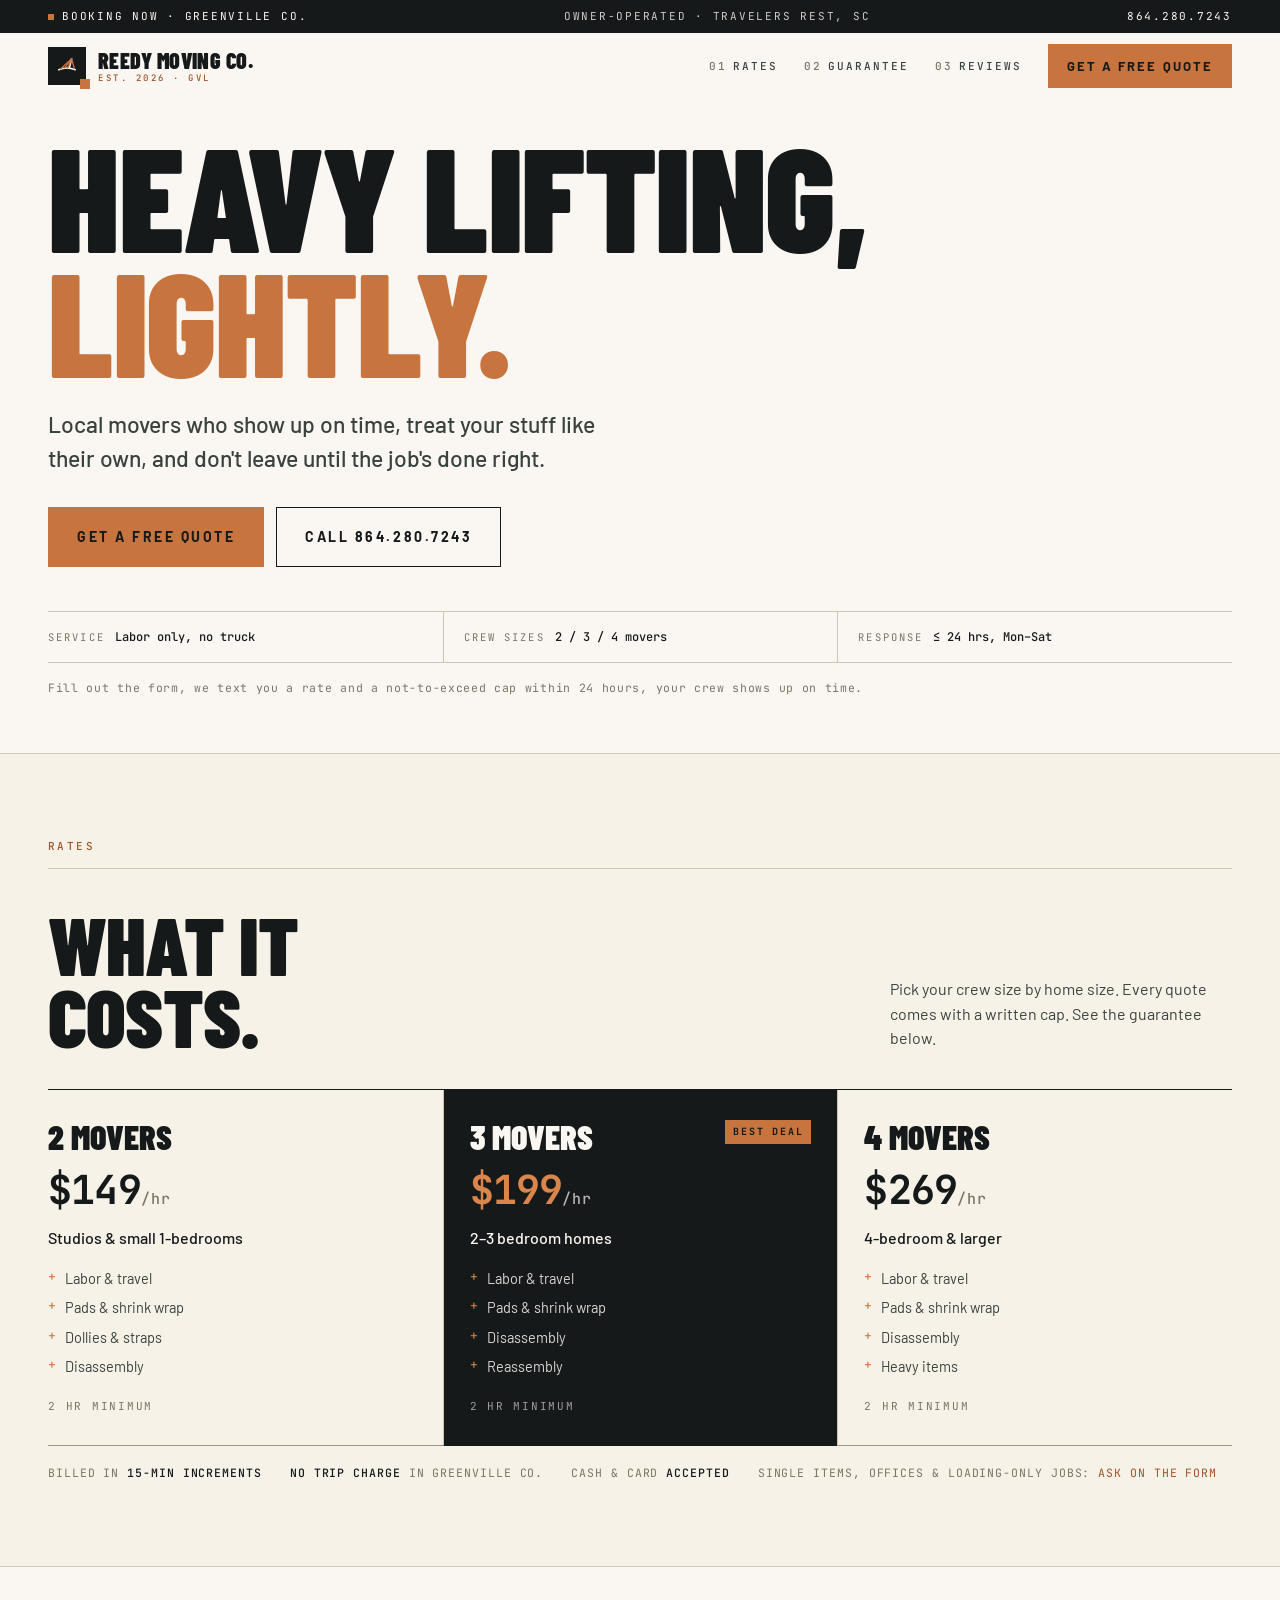
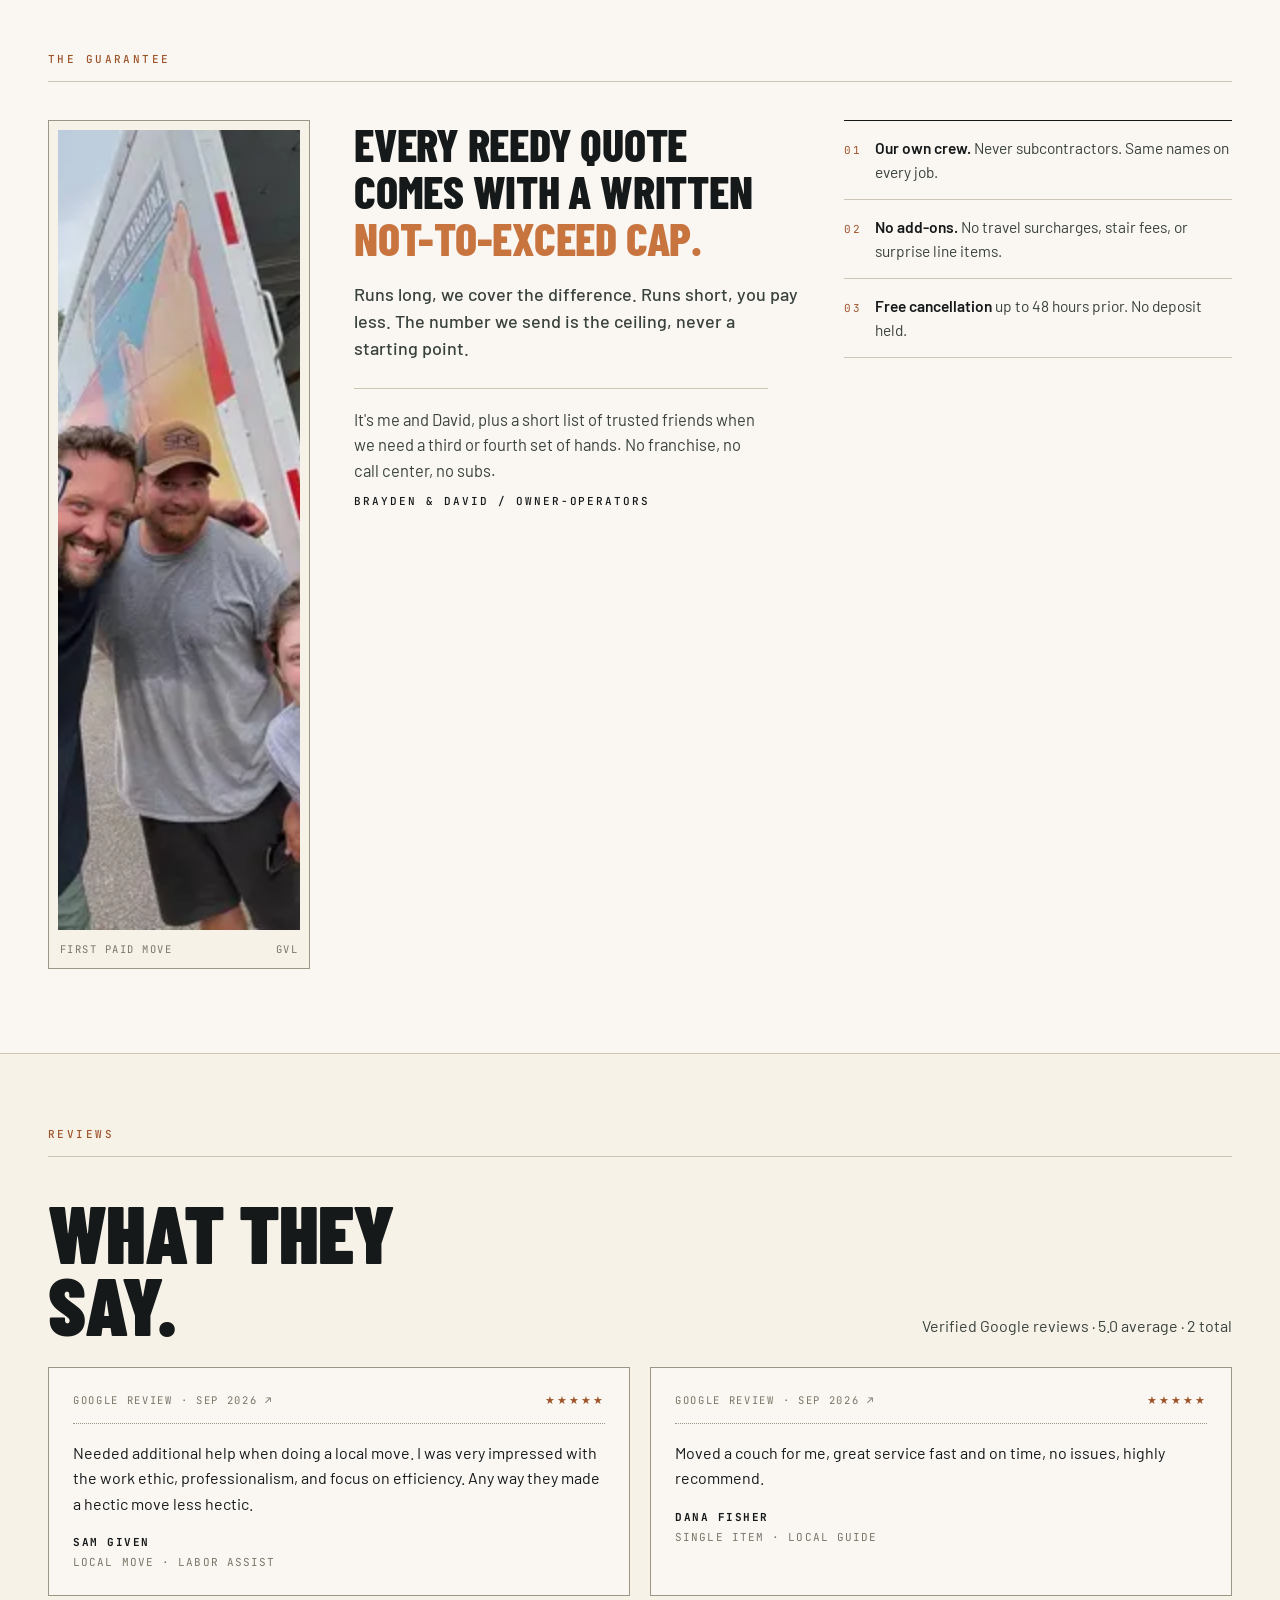
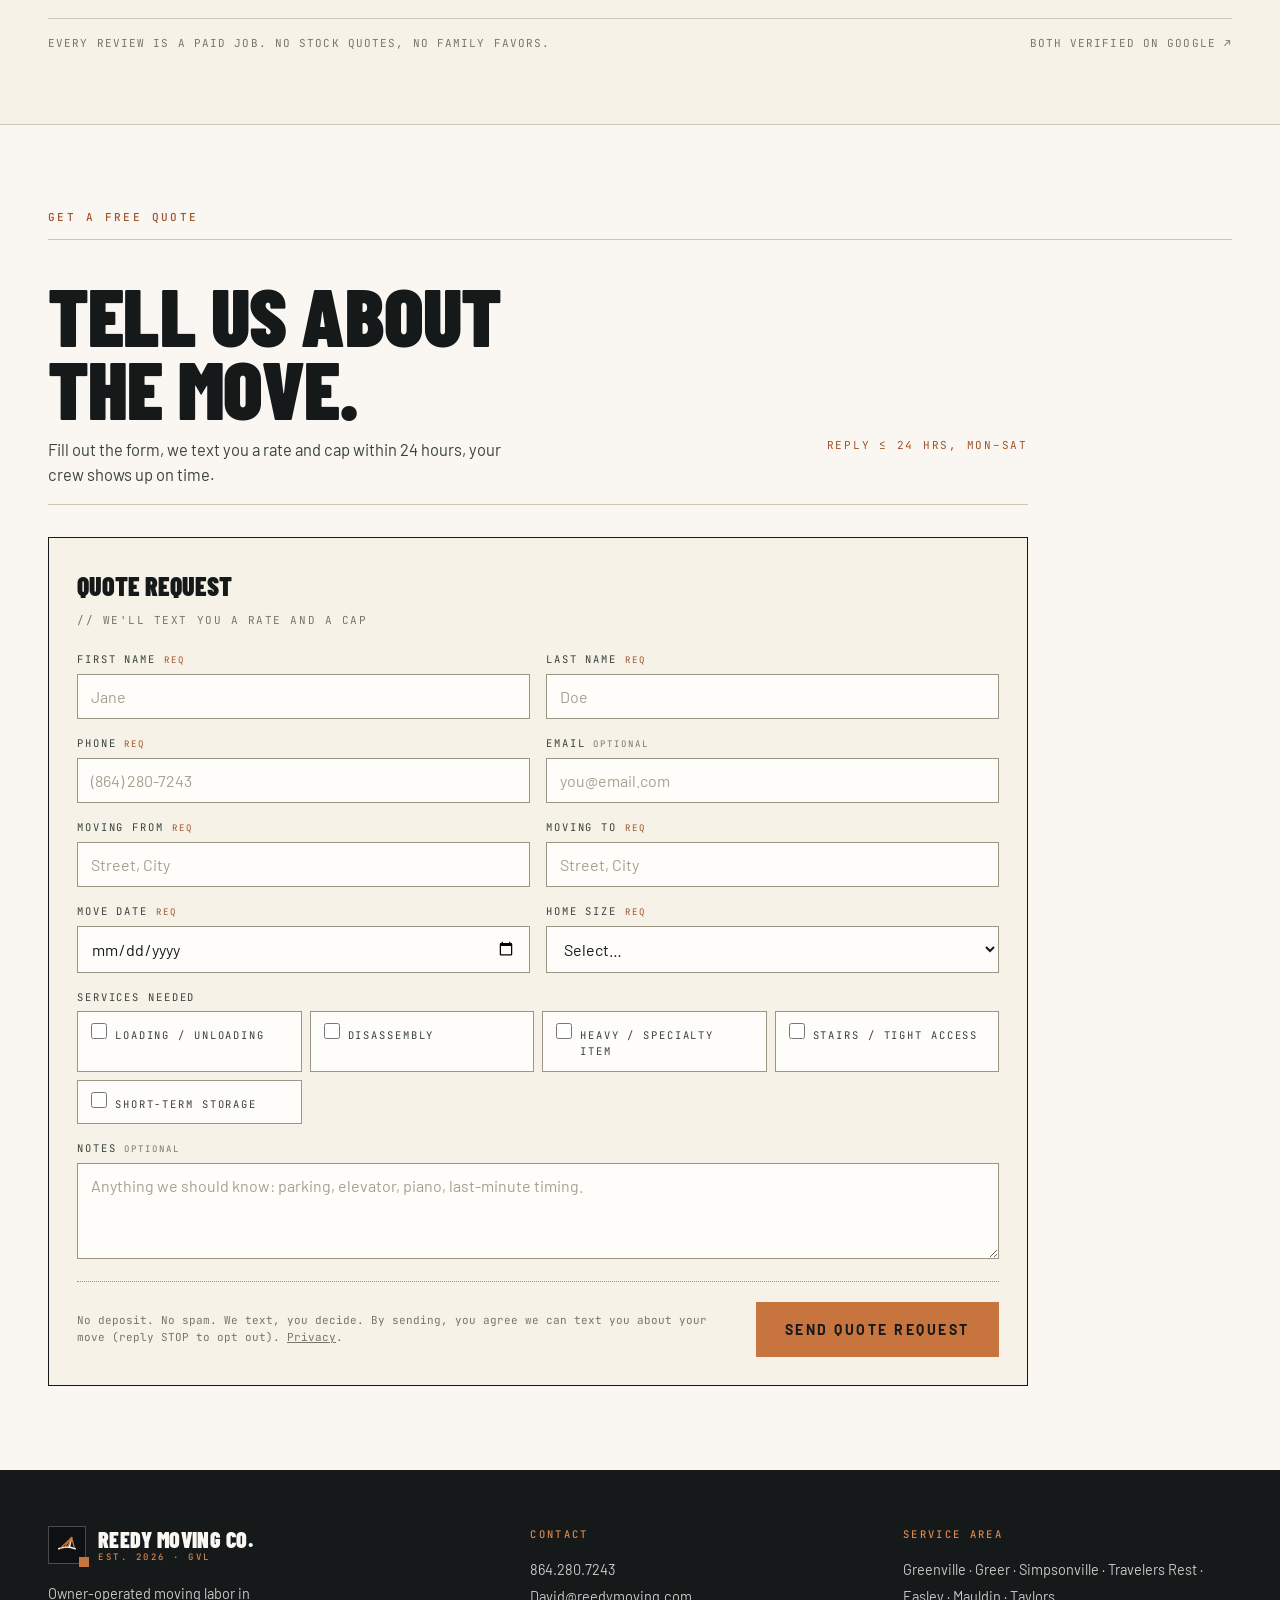
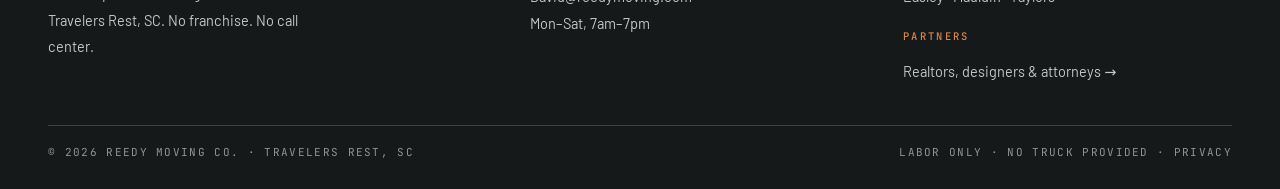
==== commit cd09a335: "Add privacy policy and custom 404 page - privacy.html: plain-language policy covering quote and refe" ====
--- a/index.html
+++ b/index.html
@@ -479,7 +479,7 @@
         </div>
 
         <div class="form-foot">
-          <span class="note">No deposit. No spam. We text, you decide.</span>
+          <span class="note">No deposit. No spam. We text, you decide. By sending, you agree we can text you about your move (reply STOP to opt out). <a href="/privacy" style="text-decoration:underline">Privacy</a>.</span>
           <button type="submit" class="btn btn-primary btn-lg">Send Quote Request</button>
         </div>
       </form>
@@ -517,7 +517,7 @@
     </div>
     <div class="foot-bottom">
       <span>&copy; 2026 Reedy Moving Co. &middot; Travelers Rest, SC</span>
-      <span>Labor only &middot; No truck provided</span>
+      <span>Labor only &middot; No truck provided &middot; <a href="/privacy">Privacy</a></span>
     </div>
   </div>
 </footer>
